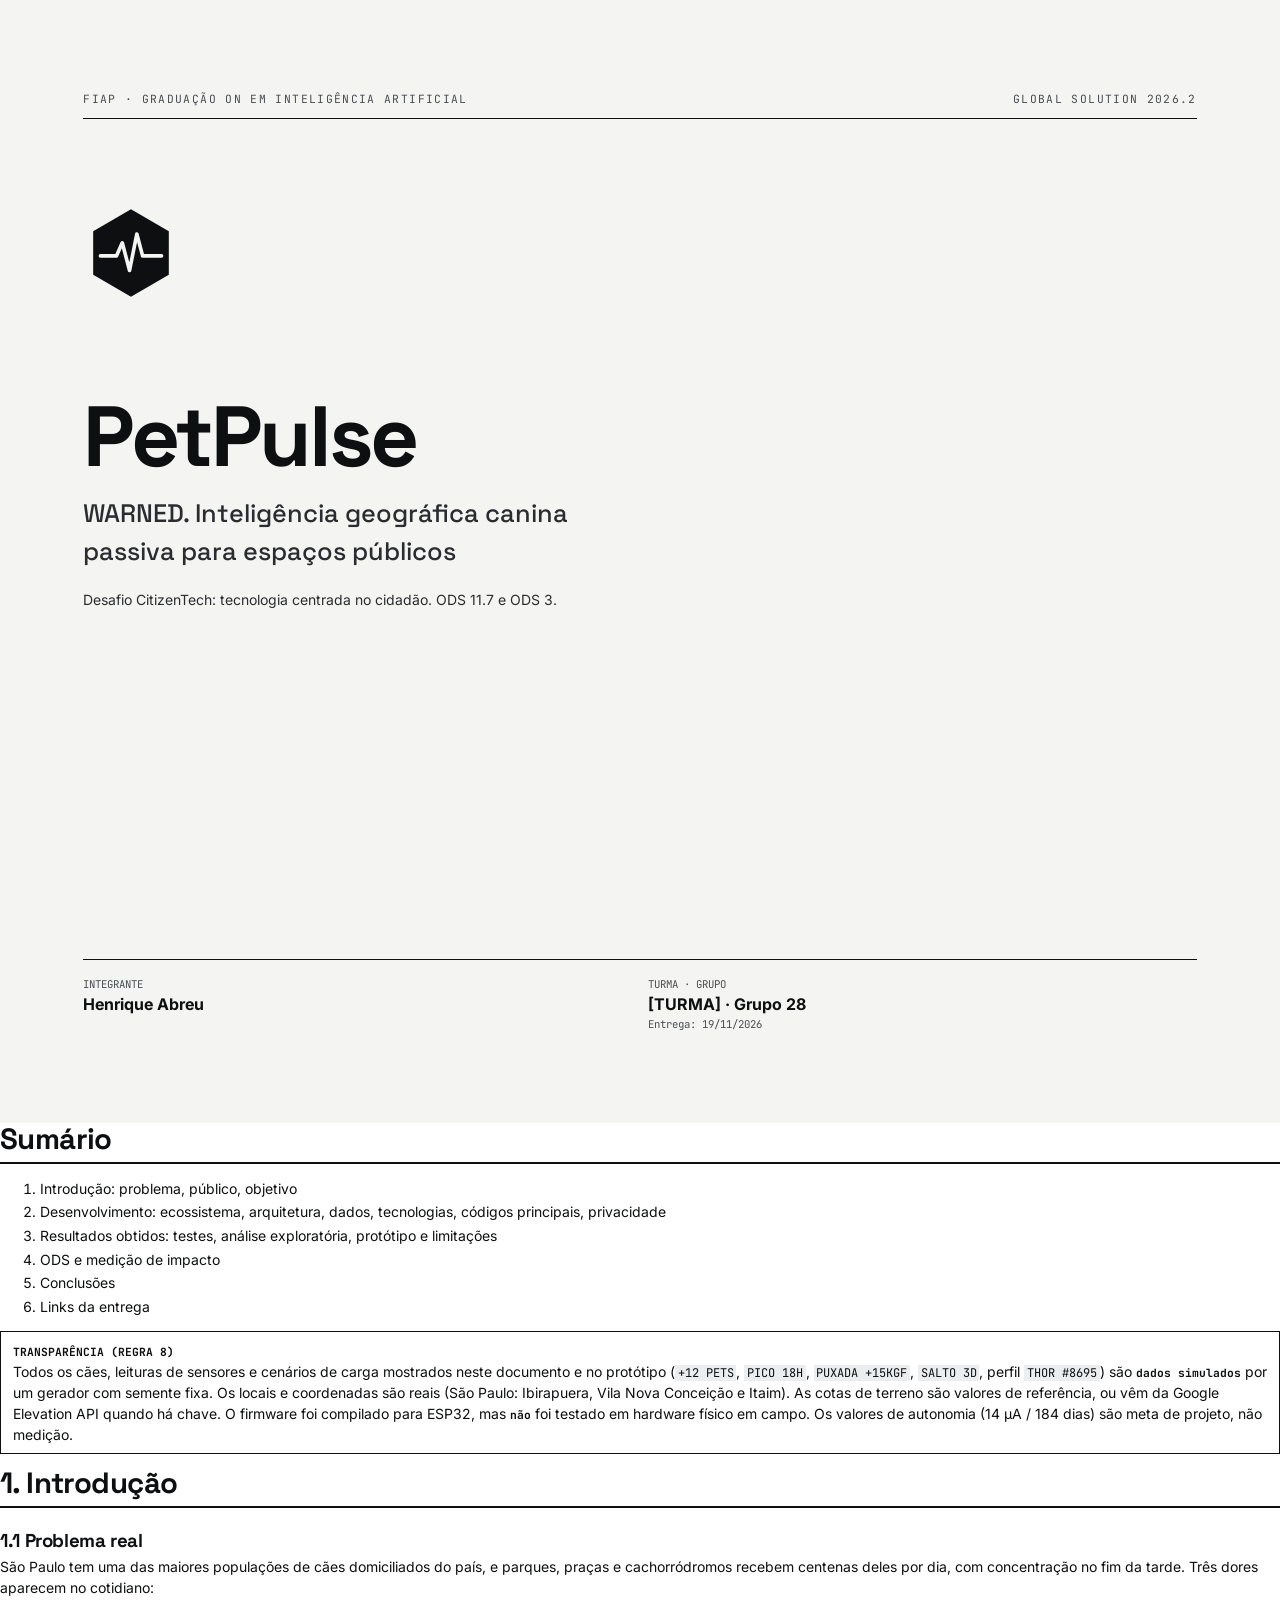
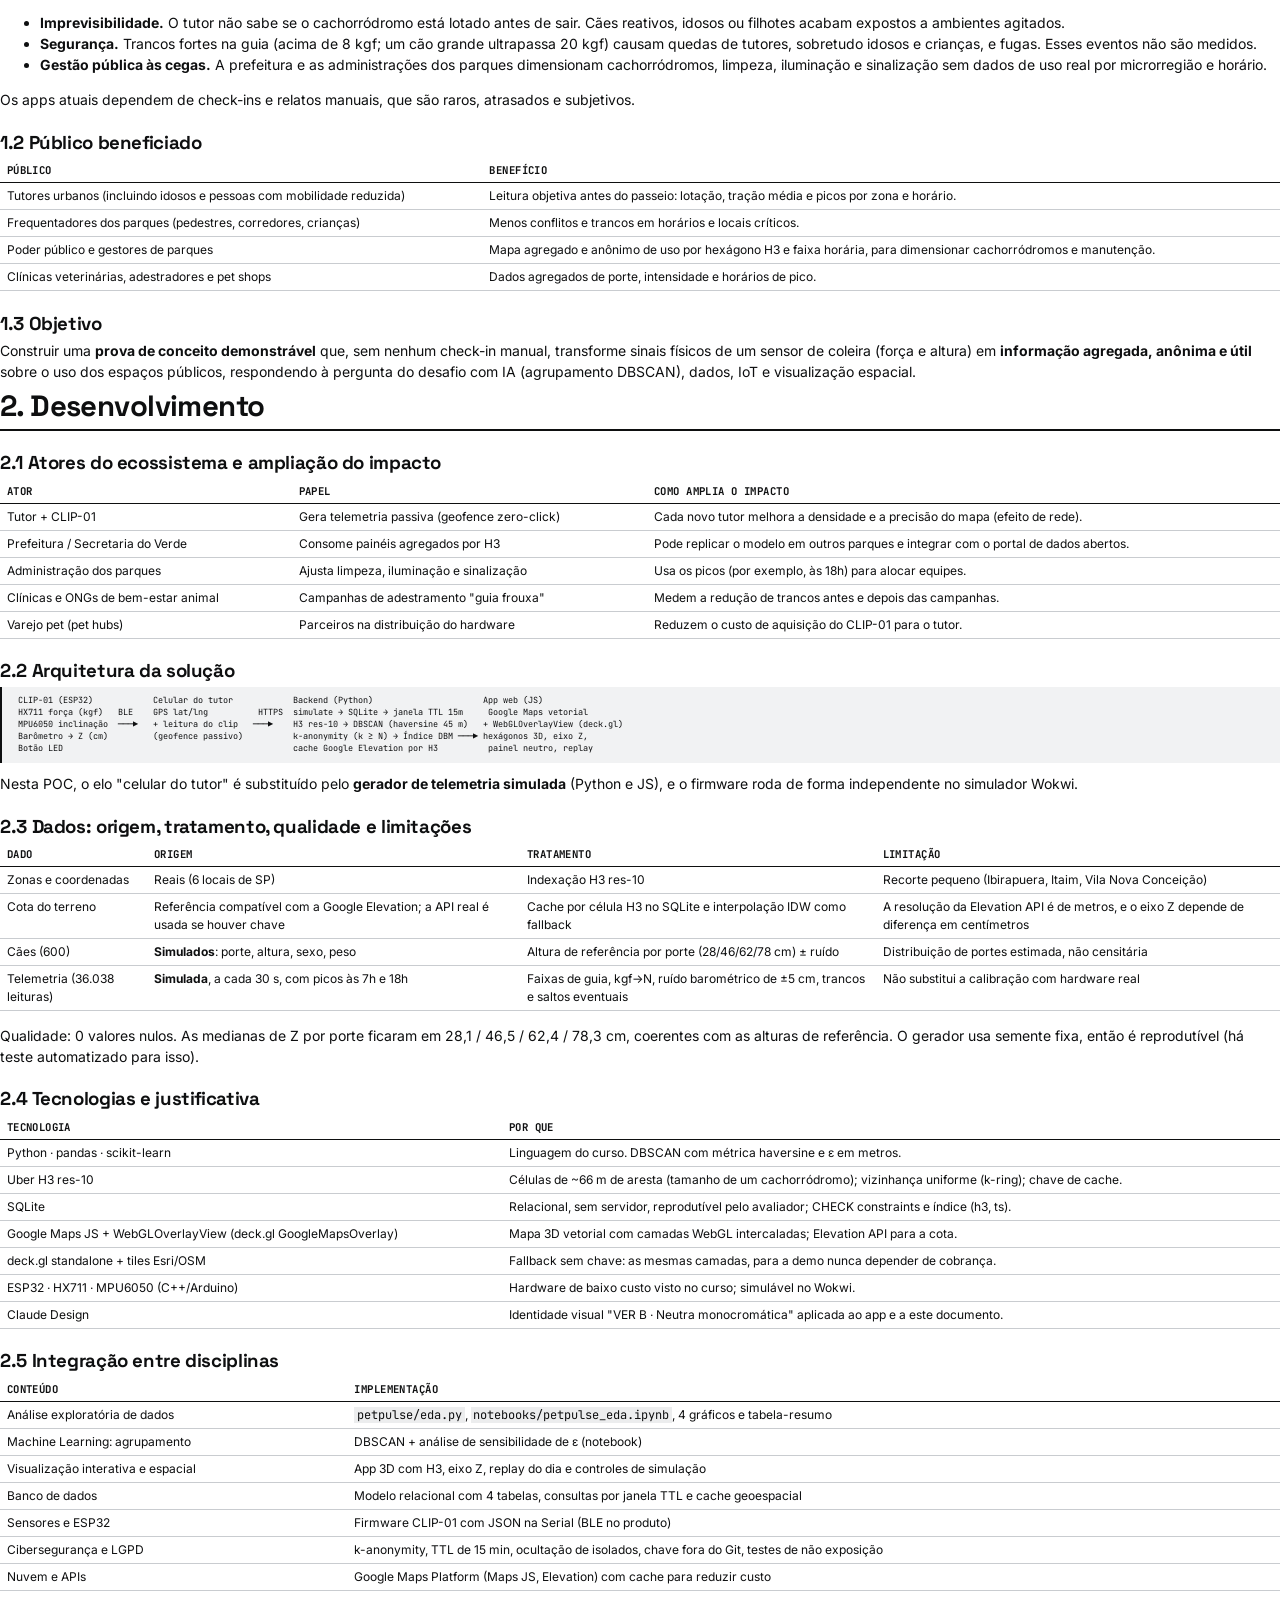
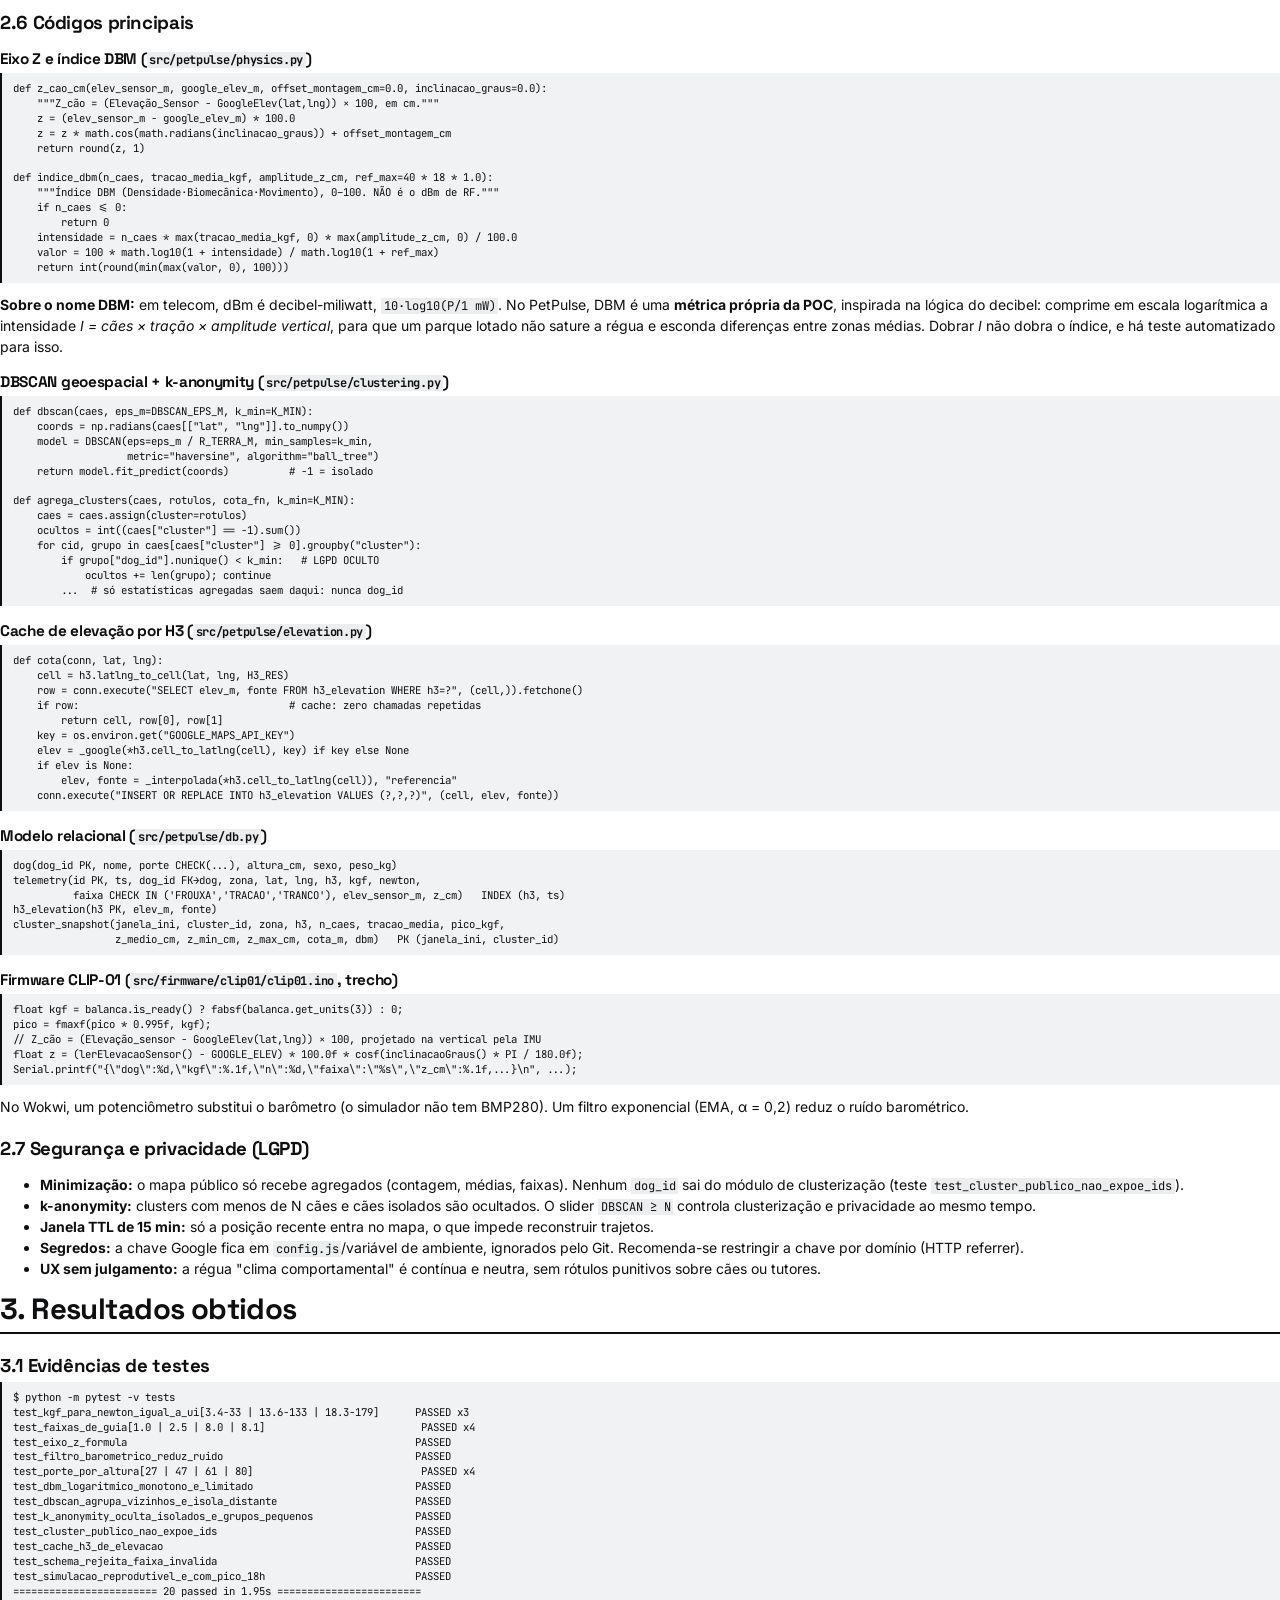
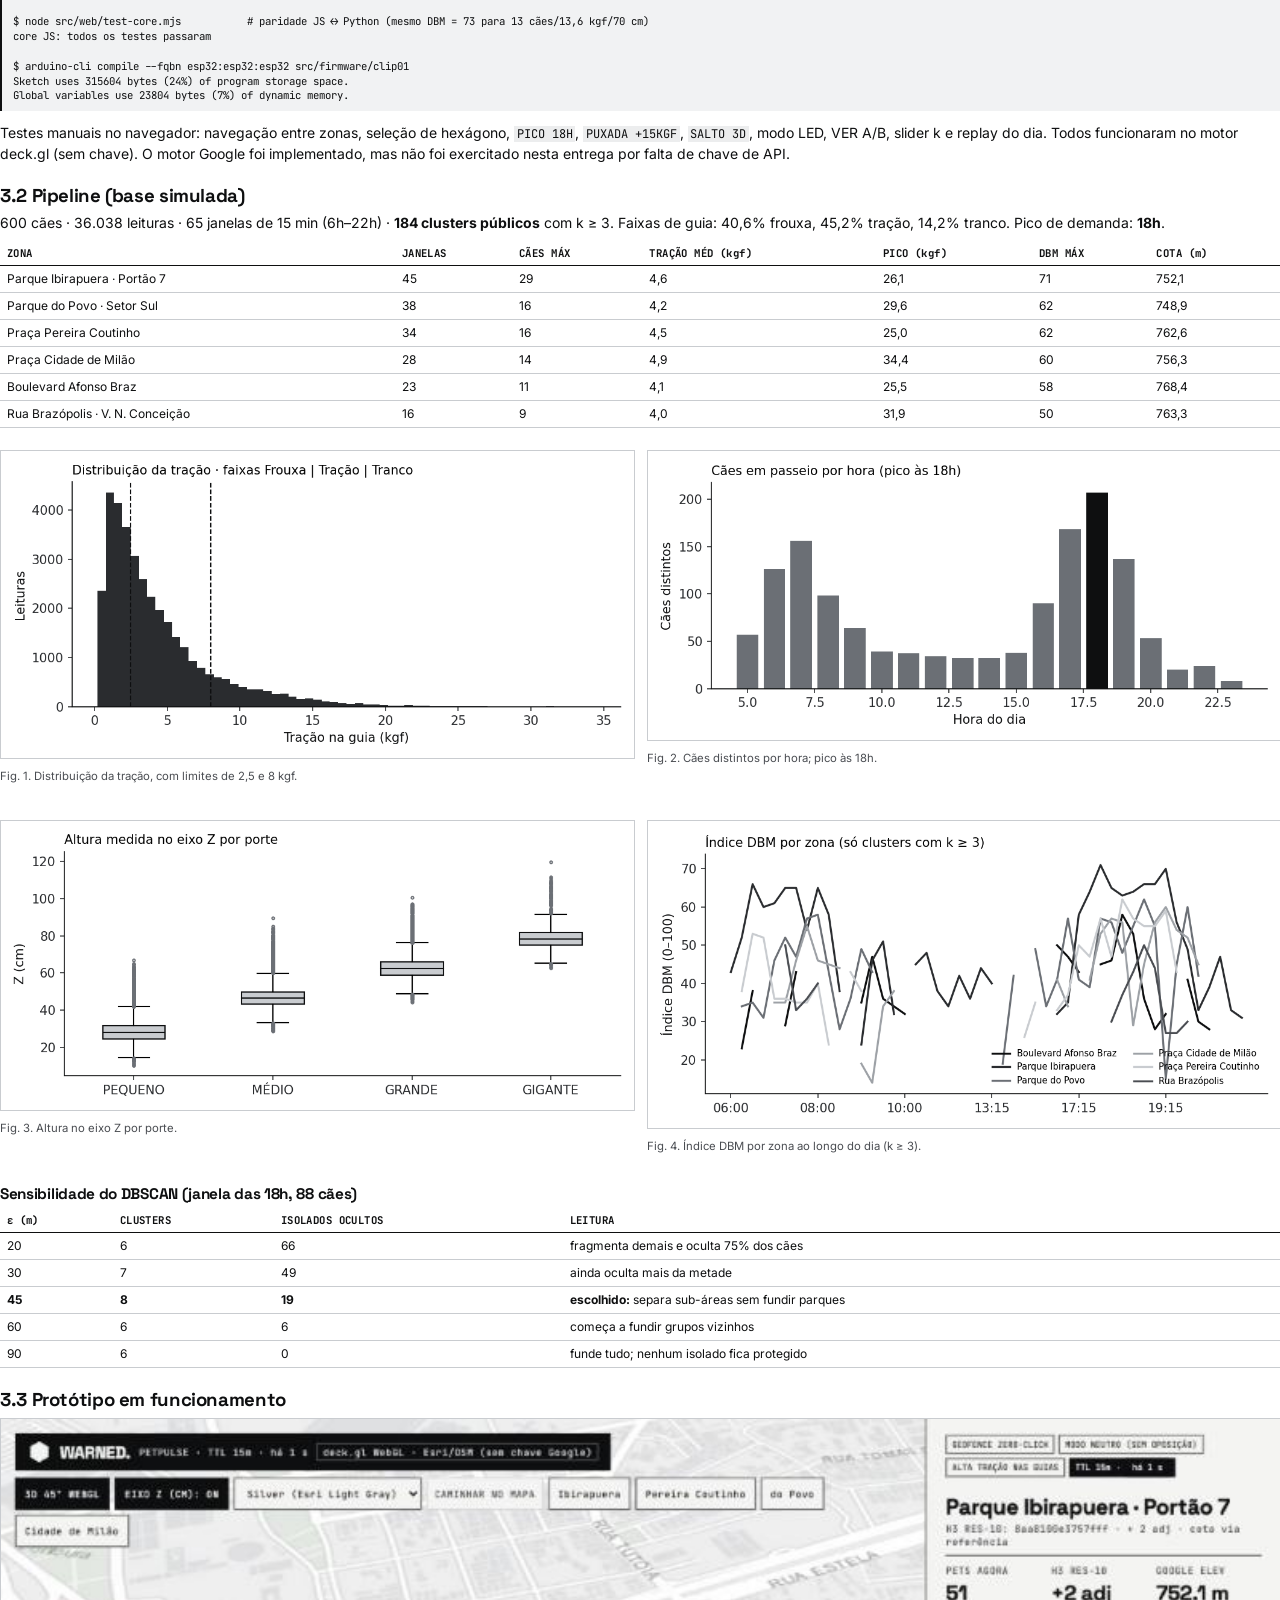
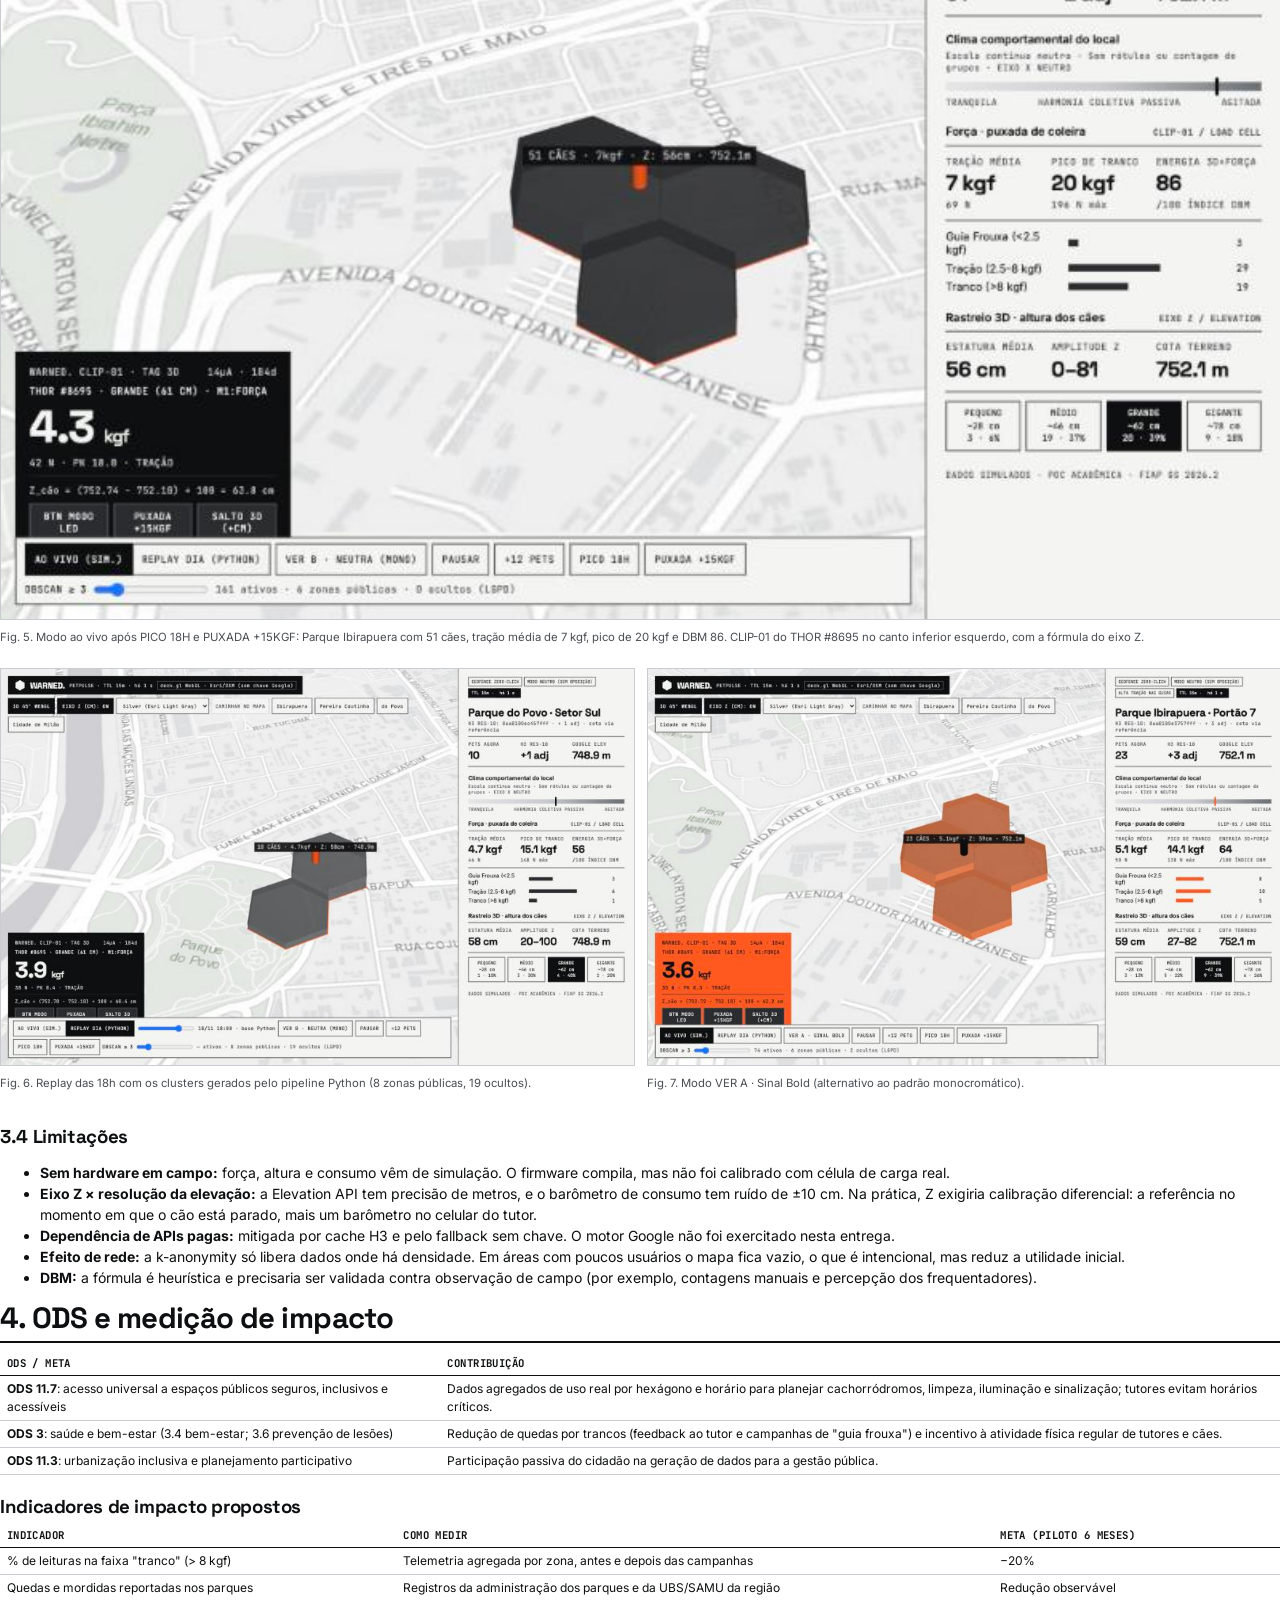
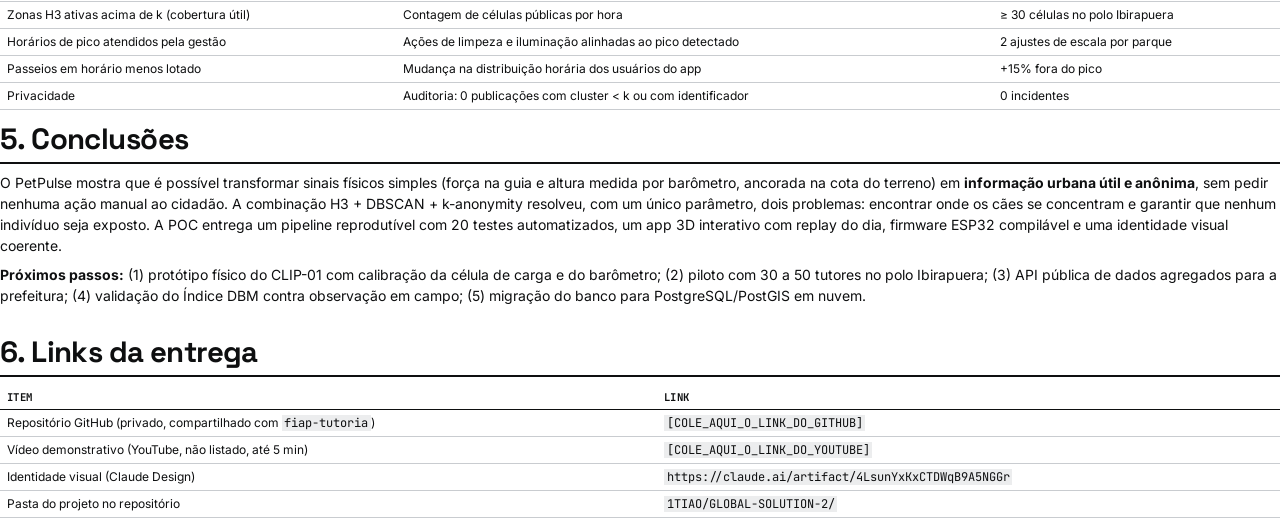
==== 1TIAO/GLOBAL-SOLUTION-2/docs/entrega.html @ 12278112 "Move GS para 1TIAO e preenche integrante (Henrique Abreu) Co-Authored-By: Claude Opus 5.5 <noreply@a" ====
<!doctype html>
<html lang="pt-BR">
<head>
<meta charset="utf-8">
<title>PetPulse WARNED — Global Solution 2026.2</title>
<link href="https://fonts.googleapis.com/css2?family=Space+Grotesk:wght@500;700&family=Inter:wght@400;600&family=JetBrains+Mono:wght@400;600&display=swap" rel="stylesheet">
<style>
@page{size:A4;margin:18mm 18mm 20mm}
@page:first{margin:0}
:root{--ink:#0E0F10;--graf:#2A2C2F;--aco:#6B6F75;--nev:#C9CCD0;--bg:#F4F4F2;--dim:#4A4D52}
body{font-family:Inter,sans-serif;color:var(--ink);font-size:10.5pt;line-height:1.5;margin:0}
h1,h2,h3{font-family:'Space Grotesk',sans-serif;letter-spacing:-.02em;line-height:1.15}
h1{font-size:22pt;margin:0 0 6pt;border-bottom:1.5pt solid var(--ink);padding-bottom:4pt;break-after:avoid}
h2{font-size:14pt;margin:16pt 0 4pt;break-after:avoid}
h3{font-size:11.5pt;margin:12pt 0 3pt;break-after:avoid}
p{margin:0 0 6pt}
.mono,code,pre{font-family:'JetBrains Mono',monospace}
code{font-size:9pt;background:#ECEDEE;padding:0 2pt}
pre{font-size:8pt;line-height:1.4;background:#F1F2F3;border-left:2pt solid var(--ink);padding:6pt 8pt;white-space:pre-wrap;break-inside:avoid;margin:4pt 0 8pt}
table{border-collapse:collapse;width:100%;font-size:9pt;margin:4pt 0 10pt;break-inside:avoid}
th,td{border-bottom:.6pt solid var(--nev);padding:3pt 5pt;text-align:left;vertical-align:top}
th{border-bottom:1pt solid var(--ink);font-family:'JetBrains Mono',monospace;font-size:8pt;letter-spacing:.04em}
figure{margin:6pt 0 10pt;break-inside:avoid}
figure img{width:100%;border:.6pt solid var(--nev)}
figcaption{font-size:8.5pt;color:var(--dim);margin-top:3pt}
.half{display:grid;grid-template-columns:1fr 1fr;gap:10pt}
.note{border:1pt solid var(--ink);padding:6pt 9pt;margin:6pt 0 10pt;break-inside:avoid}
.note b{font-family:'JetBrains Mono',monospace;font-size:8.5pt}
section{break-before:page}
.cover{height:297mm;box-sizing:border-box;background:var(--bg);padding:24mm 22mm;display:flex;flex-direction:column;gap:14pt}
.cover .top{display:flex;justify-content:space-between;font-family:'JetBrains Mono',monospace;font-size:8.5pt;letter-spacing:.12em;color:var(--dim);border-bottom:1pt solid var(--ink);padding-bottom:8pt}
.cover .t1{font-family:'Space Grotesk',sans-serif;font-weight:700;font-size:64pt;letter-spacing:-.04em;line-height:.9;margin-top:60pt}
.cover .t2{font-family:'Space Grotesk',sans-serif;font-weight:500;font-size:19pt;color:var(--graf);max-width:150mm}
.cover .who{margin-top:auto;display:grid;grid-template-columns:1fr 1fr;gap:12pt;border-top:1pt solid var(--ink);padding-top:12pt}
.cover .who span{display:block;font-family:'JetBrains Mono',monospace;font-size:8pt;color:var(--dim)}
.cover .who b{font-size:12pt}
.toc li{margin:2pt 0}
</style>
</head>
<body>

<div class="cover">
  <div class="top"><span>FIAP · GRADUAÇÃO ON EM INTELIGÊNCIA ARTIFICIAL</span><span>GLOBAL SOLUTION 2026.2</span></div>
  <svg width="96" height="96" viewBox="0 0 132 132" style="margin-top:50pt"><polygon points="66,6 118,36 118,96 66,126 14,96 14,36" fill="#0E0F10"/><polyline points="24,70 46,70 54,52 64,90 74,40 82,70 108,70" fill="none" stroke="#F4F4F2" stroke-width="5" stroke-linejoin="round" stroke-linecap="round"/></svg>
  <div class="t1">PetPulse</div>
  <div class="t2">WARNED. Inteligência geográfica canina passiva para espaços públicos</div>
  <p style="max-width:140mm;color:#2A2C2F">Desafio CitizenTech: tecnologia centrada no cidadão. ODS 11.7 e ODS 3.</p>
  <div class="who">
    <div><span>INTEGRANTE</span><b>Henrique Abreu</b></div>
    <div><span>TURMA · GRUPO</span><b>[TURMA] · Grupo 28</b><br><span>Entrega: 19/11/2026</span></div>
  </div>
</div>

<section style="break-before:auto">
<h1>Sumário</h1>
<ol class="toc">
  <li>Introdução: problema, público, objetivo</li>
  <li>Desenvolvimento: ecossistema, arquitetura, dados, tecnologias, códigos principais, privacidade</li>
  <li>Resultados obtidos: testes, análise exploratória, protótipo e limitações</li>
  <li>ODS e medição de impacto</li>
  <li>Conclusões</li>
  <li>Links da entrega</li>
</ol>
<div class="note"><b>TRANSPARÊNCIA (REGRA 8)</b><br>
Todos os cães, leituras de sensores e cenários de carga mostrados neste documento e no protótipo (<code>+12 PETS</code>, <code>PICO 18H</code>, <code>PUXADA +15KGF</code>, <code>SALTO 3D</code>, perfil <code>THOR #8695</code>) são <b>dados simulados</b> por um gerador com semente fixa. Os locais e coordenadas são reais (São Paulo: Ibirapuera, Vila Nova Conceição e Itaim). As cotas de terreno são valores de referência, ou vêm da Google Elevation API quando há chave. O firmware foi compilado para ESP32, mas <b>não</b> foi testado em hardware físico em campo. Os valores de autonomia (14 µA / 184 dias) são meta de projeto, não medição.</div>
</section>

<section style="break-before:auto">
<h1>1. Introdução</h1>
<h2>1.1 Problema real</h2>
<p>São Paulo tem uma das maiores populações de cães domiciliados do país, e parques, praças e cachorródromos recebem centenas deles por dia, com concentração no fim da tarde. Três dores aparecem no cotidiano:</p>
<ul>
<li><b>Imprevisibilidade.</b> O tutor não sabe se o cachorródromo está lotado antes de sair. Cães reativos, idosos ou filhotes acabam expostos a ambientes agitados.</li>
<li><b>Segurança.</b> Trancos fortes na guia (acima de 8 kgf; um cão grande ultrapassa 20 kgf) causam quedas de tutores, sobretudo idosos e crianças, e fugas. Esses eventos não são medidos.</li>
<li><b>Gestão pública às cegas.</b> A prefeitura e as administrações dos parques dimensionam cachorródromos, limpeza, iluminação e sinalização sem dados de uso real por microrregião e horário.</li>
</ul>
<p>Os apps atuais dependem de check-ins e relatos manuais, que são raros, atrasados e subjetivos.</p>

<h2>1.2 Público beneficiado</h2>
<table>
<tr><th>PÚBLICO</th><th>BENEFÍCIO</th></tr>
<tr><td>Tutores urbanos (incluindo idosos e pessoas com mobilidade reduzida)</td><td>Leitura objetiva antes do passeio: lotação, tração média e picos por zona e horário.</td></tr>
<tr><td>Frequentadores dos parques (pedestres, corredores, crianças)</td><td>Menos conflitos e trancos em horários e locais críticos.</td></tr>
<tr><td>Poder público e gestores de parques</td><td>Mapa agregado e anônimo de uso por hexágono H3 e faixa horária, para dimensionar cachorródromos e manutenção.</td></tr>
<tr><td>Clínicas veterinárias, adestradores e pet shops</td><td>Dados agregados de porte, intensidade e horários de pico.</td></tr>
</table>

<h2>1.3 Objetivo</h2>
<p>Construir uma <b>prova de conceito demonstrável</b> que, sem nenhum check-in manual, transforme sinais físicos de um sensor de coleira (força e altura) em <b>informação agregada, anônima e útil</b> sobre o uso dos espaços públicos, respondendo à pergunta do desafio com IA (agrupamento DBSCAN), dados, IoT e visualização espacial.</p>
</section>

<section>
<h1>2. Desenvolvimento</h1>
<h2>2.1 Atores do ecossistema e ampliação do impacto</h2>
<table>
<tr><th>ATOR</th><th>PAPEL</th><th>COMO AMPLIA O IMPACTO</th></tr>
<tr><td>Tutor + CLIP-01</td><td>Gera telemetria passiva (geofence zero-click)</td><td>Cada novo tutor melhora a densidade e a precisão do mapa (efeito de rede).</td></tr>
<tr><td>Prefeitura / Secretaria do Verde</td><td>Consome painéis agregados por H3</td><td>Pode replicar o modelo em outros parques e integrar com o portal de dados abertos.</td></tr>
<tr><td>Administração dos parques</td><td>Ajusta limpeza, iluminação e sinalização</td><td>Usa os picos (por exemplo, às 18h) para alocar equipes.</td></tr>
<tr><td>Clínicas e ONGs de bem-estar animal</td><td>Campanhas de adestramento "guia frouxa"</td><td>Medem a redução de trancos antes e depois das campanhas.</td></tr>
<tr><td>Varejo pet (pet hubs)</td><td>Parceiros na distribuição do hardware</td><td>Reduzem o custo de aquisição do CLIP-01 para o tutor.</td></tr>
</table>

<h2>2.2 Arquitetura da solução</h2>
<pre style="white-space:pre;font-size:6.4pt">
 CLIP-01 (ESP32)            Celular do tutor            Backend (Python)                      App web (JS)
 HX711 força (kgf)   BLE    GPS lat/lng          HTTPS  simulate → SQLite → janela TTL 15m     Google Maps vetorial
 MPU6050 inclinação  ───▶   + leitura do clip   ───▶    H3 res-10 → DBSCAN (haversine 45 m)   + WebGLOverlayView (deck.gl)
 Barômetro → Z (cm)         (geofence passivo)          k-anonymity (k ≥ N) → Índice DBM ───▶ hexágonos 3D, eixo Z,
 Botão LED                                              cache Google Elevation por H3          painel neutro, replay
</pre>
<p>Nesta POC, o elo "celular do tutor" é substituído pelo <b>gerador de telemetria simulada</b> (Python e JS), e o firmware roda de forma independente no simulador Wokwi.</p>

<h2>2.3 Dados: origem, tratamento, qualidade e limitações</h2>
<table>
<tr><th>DADO</th><th>ORIGEM</th><th>TRATAMENTO</th><th>LIMITAÇÃO</th></tr>
<tr><td>Zonas e coordenadas</td><td>Reais (6 locais de SP)</td><td>Indexação H3 res-10</td><td>Recorte pequeno (Ibirapuera, Itaim, Vila Nova Conceição)</td></tr>
<tr><td>Cota do terreno</td><td>Referência compatível com a Google Elevation; a API real é usada se houver chave</td><td>Cache por célula H3 no SQLite e interpolação IDW como fallback</td><td>A resolução da Elevation API é de metros, e o eixo Z depende de diferença em centímetros</td></tr>
<tr><td>Cães (600)</td><td><b>Simulados</b>: porte, altura, sexo, peso</td><td>Altura de referência por porte (28/46/62/78 cm) ± ruído</td><td>Distribuição de portes estimada, não censitária</td></tr>
<tr><td>Telemetria (36.038 leituras)</td><td><b>Simulada</b>, a cada 30 s, com picos às 7h e 18h</td><td>Faixas de guia, kgf→N, ruído barométrico de ±5 cm, trancos e saltos eventuais</td><td>Não substitui a calibração com hardware real</td></tr>
</table>
<p>Qualidade: 0 valores nulos. As medianas de Z por porte ficaram em 28,1 / 46,5 / 62,4 / 78,3 cm, coerentes com as alturas de referência. O gerador usa semente fixa, então é reprodutível (há teste automatizado para isso).</p>

<h2>2.4 Tecnologias e justificativa</h2>
<table>
<tr><th>TECNOLOGIA</th><th>POR QUE</th></tr>
<tr><td>Python · pandas · scikit-learn</td><td>Linguagem do curso. DBSCAN com métrica haversine e ε em metros.</td></tr>
<tr><td>Uber H3 res-10</td><td>Células de ~66 m de aresta (tamanho de um cachorródromo); vizinhança uniforme (k-ring); chave de cache.</td></tr>
<tr><td>SQLite</td><td>Relacional, sem servidor, reprodutível pelo avaliador; CHECK constraints e índice (h3, ts).</td></tr>
<tr><td>Google Maps JS + WebGLOverlayView (deck.gl GoogleMapsOverlay)</td><td>Mapa 3D vetorial com camadas WebGL intercaladas; Elevation API para a cota.</td></tr>
<tr><td>deck.gl standalone + tiles Esri/OSM</td><td>Fallback sem chave: as mesmas camadas, para a demo nunca depender de cobrança.</td></tr>
<tr><td>ESP32 · HX711 · MPU6050 (C++/Arduino)</td><td>Hardware de baixo custo visto no curso; simulável no Wokwi.</td></tr>
<tr><td>Claude Design</td><td>Identidade visual "VER B · Neutra monocromática" aplicada ao app e a este documento.</td></tr>
</table>

<h2>2.5 Integração entre disciplinas</h2>
<table>
<tr><th>CONTEÚDO</th><th>IMPLEMENTAÇÃO</th></tr>
<tr><td>Análise exploratória de dados</td><td><code>petpulse/eda.py</code>, <code>notebooks/petpulse_eda.ipynb</code>, 4 gráficos e tabela-resumo</td></tr>
<tr><td>Machine Learning: agrupamento</td><td>DBSCAN + análise de sensibilidade de ε (notebook)</td></tr>
<tr><td>Visualização interativa e espacial</td><td>App 3D com H3, eixo Z, replay do dia e controles de simulação</td></tr>
<tr><td>Banco de dados</td><td>Modelo relacional com 4 tabelas, consultas por janela TTL e cache geoespacial</td></tr>
<tr><td>Sensores e ESP32</td><td>Firmware CLIP-01 com JSON na Serial (BLE no produto)</td></tr>
<tr><td>Cibersegurança e LGPD</td><td>k-anonymity, TTL de 15 min, ocultação de isolados, chave fora do Git, testes de não exposição</td></tr>
<tr><td>Nuvem e APIs</td><td>Google Maps Platform (Maps JS, Elevation) com cache para reduzir custo</td></tr>
</table>
</section>

<section>
<h2>2.6 Códigos principais</h2>
<h3>Eixo Z e índice DBM (<code>src/petpulse/physics.py</code>)</h3>
<pre>def z_cao_cm(elev_sensor_m, google_elev_m, offset_montagem_cm=0.0, inclinacao_graus=0.0):
    """Z_cão = (Elevação_Sensor − GoogleElev(lat,lng)) × 100, em cm."""
    z = (elev_sensor_m - google_elev_m) * 100.0
    z = z * math.cos(math.radians(inclinacao_graus)) + offset_montagem_cm
    return round(z, 1)

def indice_dbm(n_caes, tracao_media_kgf, amplitude_z_cm, ref_max=40 * 18 * 1.0):
    """Índice DBM (Densidade·Biomecânica·Movimento), 0–100. NÃO é o dBm de RF."""
    if n_caes &lt;= 0:
        return 0
    intensidade = n_caes * max(tracao_media_kgf, 0) * max(amplitude_z_cm, 0) / 100.0
    valor = 100 * math.log10(1 + intensidade) / math.log10(1 + ref_max)
    return int(round(min(max(valor, 0), 100)))</pre>
<p><b>Sobre o nome DBM:</b> em telecom, dBm é decibel-miliwatt, <code>10·log10(P/1 mW)</code>. No PetPulse, DBM é uma <b>métrica própria da POC</b>, inspirada na lógica do decibel: comprime em escala logarítmica a intensidade <i>I = cães × tração × amplitude vertical</i>, para que um parque lotado não sature a régua e esconda diferenças entre zonas médias. Dobrar <i>I</i> não dobra o índice, e há teste automatizado para isso.</p>

<h3>DBSCAN geoespacial + k-anonymity (<code>src/petpulse/clustering.py</code>)</h3>
<pre>def dbscan(caes, eps_m=DBSCAN_EPS_M, k_min=K_MIN):
    coords = np.radians(caes[["lat", "lng"]].to_numpy())
    model = DBSCAN(eps=eps_m / R_TERRA_M, min_samples=k_min,
                   metric="haversine", algorithm="ball_tree")
    return model.fit_predict(coords)          # -1 = isolado

def agrega_clusters(caes, rotulos, cota_fn, k_min=K_MIN):
    caes = caes.assign(cluster=rotulos)
    ocultos = int((caes["cluster"] == -1).sum())
    for cid, grupo in caes[caes["cluster"] &gt;= 0].groupby("cluster"):
        if grupo["dog_id"].nunique() &lt; k_min:   # LGPD OCULTO
            ocultos += len(grupo); continue
        ...  # só estatísticas agregadas saem daqui: nunca dog_id</pre>

<h3>Cache de elevação por H3 (<code>src/petpulse/elevation.py</code>)</h3>
<pre>def cota(conn, lat, lng):
    cell = h3.latlng_to_cell(lat, lng, H3_RES)
    row = conn.execute("SELECT elev_m, fonte FROM h3_elevation WHERE h3=?", (cell,)).fetchone()
    if row:                                   # cache: zero chamadas repetidas
        return cell, row[0], row[1]
    key = os.environ.get("GOOGLE_MAPS_API_KEY")
    elev = _google(*h3.cell_to_latlng(cell), key) if key else None
    if elev is None:
        elev, fonte = _interpolada(*h3.cell_to_latlng(cell)), "referencia"
    conn.execute("INSERT OR REPLACE INTO h3_elevation VALUES (?,?,?)", (cell, elev, fonte))</pre>

<h3>Modelo relacional (<code>src/petpulse/db.py</code>)</h3>
<pre>dog(dog_id PK, nome, porte CHECK(...), altura_cm, sexo, peso_kg)
telemetry(id PK, ts, dog_id FK→dog, zona, lat, lng, h3, kgf, newton,
          faixa CHECK IN ('FROUXA','TRACAO','TRANCO'), elev_sensor_m, z_cm)   INDEX (h3, ts)
h3_elevation(h3 PK, elev_m, fonte)
cluster_snapshot(janela_ini, cluster_id, zona, h3, n_caes, tracao_media, pico_kgf,
                 z_medio_cm, z_min_cm, z_max_cm, cota_m, dbm)   PK (janela_ini, cluster_id)</pre>

<h3>Firmware CLIP-01 (<code>src/firmware/clip01/clip01.ino</code>, trecho)</h3>
<pre>float kgf = balanca.is_ready() ? fabsf(balanca.get_units(3)) : 0;
pico = fmaxf(pico * 0.995f, kgf);
// Z_cão = (Elevação_sensor − GoogleElev(lat,lng)) × 100, projetado na vertical pela IMU
float z = (lerElevacaoSensor() - GOOGLE_ELEV) * 100.0f * cosf(inclinacaoGraus() * PI / 180.0f);
Serial.printf("{\"dog\":%d,\"kgf\":%.1f,\"n\":%d,\"faixa\":\"%s\",\"z_cm\":%.1f,...}\n", ...);</pre>
<p>No Wokwi, um potenciômetro substitui o barômetro (o simulador não tem BMP280). Um filtro exponencial (EMA, α = 0,2) reduz o ruído barométrico.</p>

<h2>2.7 Segurança e privacidade (LGPD)</h2>
<ul>
<li><b>Minimização:</b> o mapa público só recebe agregados (contagem, médias, faixas). Nenhum <code>dog_id</code> sai do módulo de clusterização (teste <code>test_cluster_publico_nao_expoe_ids</code>).</li>
<li><b>k-anonymity:</b> clusters com menos de N cães e cães isolados são ocultados. O slider <code>DBSCAN ≥ N</code> controla clusterização e privacidade ao mesmo tempo.</li>
<li><b>Janela TTL de 15 min:</b> só a posição recente entra no mapa, o que impede reconstruir trajetos.</li>
<li><b>Segredos:</b> a chave Google fica em <code>config.js</code>/variável de ambiente, ignorados pelo Git. Recomenda-se restringir a chave por domínio (HTTP referrer).</li>
<li><b>UX sem julgamento:</b> a régua "clima comportamental" é contínua e neutra, sem rótulos punitivos sobre cães ou tutores.</li>
</ul>
</section>

<section>
<h1>3. Resultados obtidos</h1>
<h2>3.1 Evidências de testes</h2>
<pre>$ python -m pytest -v tests
test_kgf_para_newton_igual_a_ui[3.4-33 | 13.6-133 | 18.3-179]      PASSED x3
test_faixas_de_guia[1.0 | 2.5 | 8.0 | 8.1]                          PASSED x4
test_eixo_z_formula                                                PASSED
test_filtro_barometrico_reduz_ruido                                PASSED
test_porte_por_altura[27 | 47 | 61 | 80]                            PASSED x4
test_dbm_logaritmico_monotono_e_limitado                           PASSED
test_dbscan_agrupa_vizinhos_e_isola_distante                       PASSED
test_k_anonymity_oculta_isolados_e_grupos_pequenos                 PASSED
test_cluster_publico_nao_expoe_ids                                 PASSED
test_cache_h3_de_elevacao                                          PASSED
test_schema_rejeita_faixa_invalida                                 PASSED
test_simulacao_reprodutivel_e_com_pico_18h                         PASSED
======================== 20 passed in 1.95s ========================

$ node src/web/test-core.mjs           # paridade JS ↔ Python (mesmo DBM = 73 para 13 cães/13,6 kgf/70 cm)
core JS: todos os testes passaram

$ arduino-cli compile --fqbn esp32:esp32:esp32 src/firmware/clip01
Sketch uses 315604 bytes (24%) of program storage space.
Global variables use 23804 bytes (7%) of dynamic memory.</pre>
<p>Testes manuais no navegador: navegação entre zonas, seleção de hexágono, <code>PICO 18H</code>, <code>PUXADA +15KGF</code>, <code>SALTO 3D</code>, modo LED, VER A/B, slider k e replay do dia. Todos funcionaram no motor deck.gl (sem chave). O motor Google foi implementado, mas não foi exercitado nesta entrega por falta de chave de API.</p>

<h2>3.2 Pipeline (base simulada)</h2>
<p>600 cães · 36.038 leituras · 65 janelas de 15 min (6h–22h) · <b>184 clusters públicos</b> com k ≥ 3. Faixas de guia: 40,6% frouxa, 45,2% tração, 14,2% tranco. Pico de demanda: <b>18h</b>.</p>
<table>
<tr><th>ZONA</th><th>JANELAS</th><th>CÃES MÁX</th><th>TRAÇÃO MÉD (kgf)</th><th>PICO (kgf)</th><th>DBM MÁX</th><th>COTA (m)</th></tr>
<tr><td>Parque Ibirapuera · Portão 7</td><td>45</td><td>29</td><td>4,6</td><td>26,1</td><td>71</td><td>752,1</td></tr>
<tr><td>Parque do Povo · Setor Sul</td><td>38</td><td>16</td><td>4,2</td><td>29,6</td><td>62</td><td>748,9</td></tr>
<tr><td>Praça Pereira Coutinho</td><td>34</td><td>16</td><td>4,5</td><td>25,0</td><td>62</td><td>762,6</td></tr>
<tr><td>Praça Cidade de Milão</td><td>28</td><td>14</td><td>4,9</td><td>34,4</td><td>60</td><td>756,3</td></tr>
<tr><td>Boulevard Afonso Braz</td><td>23</td><td>11</td><td>4,1</td><td>25,5</td><td>58</td><td>768,4</td></tr>
<tr><td>Rua Brazópolis · V. N. Conceição</td><td>16</td><td>9</td><td>4,0</td><td>31,9</td><td>50</td><td>763,3</td></tr>
</table>

<div class="half">
<figure><img src="img/eda_tracao.png"><figcaption>Fig. 1. Distribuição da tração, com limites de 2,5 e 8 kgf.</figcaption></figure>
<figure><img src="img/eda_hora.png"><figcaption>Fig. 2. Cães distintos por hora; pico às 18h.</figcaption></figure>
<figure><img src="img/eda_eixo_z.png"><figcaption>Fig. 3. Altura no eixo Z por porte.</figcaption></figure>
<figure><img src="img/eda_dbm.png"><figcaption>Fig. 4. Índice DBM por zona ao longo do dia (k ≥ 3).</figcaption></figure>
</div>

<h3>Sensibilidade do DBSCAN (janela das 18h, 88 cães)</h3>
<table>
<tr><th>ε (m)</th><th>CLUSTERS</th><th>ISOLADOS OCULTOS</th><th>LEITURA</th></tr>
<tr><td>20</td><td>6</td><td>66</td><td>fragmenta demais e oculta 75% dos cães</td></tr>
<tr><td>30</td><td>7</td><td>49</td><td>ainda oculta mais da metade</td></tr>
<tr><td><b>45</b></td><td><b>8</b></td><td><b>19</b></td><td><b>escolhido:</b> separa sub-áreas sem fundir parques</td></tr>
<tr><td>60</td><td>6</td><td>6</td><td>começa a fundir grupos vizinhos</td></tr>
<tr><td>90</td><td>6</td><td>0</td><td>funde tudo; nenhum isolado fica protegido</td></tr>
</table>
</section>

<section>
<h2>3.3 Protótipo em funcionamento</h2>
<figure><img src="img/app_ibirapuera_pico.jpg"><figcaption>Fig. 5. Modo ao vivo após PICO 18H e PUXADA +15KGF: Parque Ibirapuera com 51 cães, tração média de 7 kgf, pico de 20 kgf e DBM 86. CLIP-01 do THOR #8695 no canto inferior esquerdo, com a fórmula do eixo Z.</figcaption></figure>
<div class="half">
<figure><img src="img/app_replay_python.jpg"><figcaption>Fig. 6. Replay das 18h com os clusters gerados pelo pipeline Python (8 zonas públicas, 19 ocultos).</figcaption></figure>
<figure><img src="img/app_ver_a.jpg"><figcaption>Fig. 7. Modo VER A · Sinal Bold (alternativo ao padrão monocromático).</figcaption></figure>
</div>

<h2>3.4 Limitações</h2>
<ul>
<li><b>Sem hardware em campo:</b> força, altura e consumo vêm de simulação. O firmware compila, mas não foi calibrado com célula de carga real.</li>
<li><b>Eixo Z × resolução da elevação:</b> a Elevation API tem precisão de metros, e o barômetro de consumo tem ruído de ±10 cm. Na prática, Z exigiria calibração diferencial: a referência no momento em que o cão está parado, mais um barômetro no celular do tutor.</li>
<li><b>Dependência de APIs pagas:</b> mitigada por cache H3 e pelo fallback sem chave. O motor Google não foi exercitado nesta entrega.</li>
<li><b>Efeito de rede:</b> a k-anonymity só libera dados onde há densidade. Em áreas com poucos usuários o mapa fica vazio, o que é intencional, mas reduz a utilidade inicial.</li>
<li><b>DBM:</b> a fórmula é heurística e precisaria ser validada contra observação de campo (por exemplo, contagens manuais e percepção dos frequentadores).</li>
</ul>
</section>

<section>
<h1>4. ODS e medição de impacto</h1>
<table>
<tr><th>ODS / META</th><th>CONTRIBUIÇÃO</th></tr>
<tr><td><b>ODS 11.7</b>: acesso universal a espaços públicos seguros, inclusivos e acessíveis</td><td>Dados agregados de uso real por hexágono e horário para planejar cachorródromos, limpeza, iluminação e sinalização; tutores evitam horários críticos.</td></tr>
<tr><td><b>ODS 3</b>: saúde e bem-estar (3.4 bem-estar; 3.6 prevenção de lesões)</td><td>Redução de quedas por trancos (feedback ao tutor e campanhas de "guia frouxa") e incentivo à atividade física regular de tutores e cães.</td></tr>
<tr><td><b>ODS 11.3</b>: urbanização inclusiva e planejamento participativo</td><td>Participação passiva do cidadão na geração de dados para a gestão pública.</td></tr>
</table>
<h2>Indicadores de impacto propostos</h2>
<table>
<tr><th>INDICADOR</th><th>COMO MEDIR</th><th>META (PILOTO 6 MESES)</th></tr>
<tr><td>% de leituras na faixa "tranco" (&gt; 8 kgf)</td><td>Telemetria agregada por zona, antes e depois das campanhas</td><td>−20%</td></tr>
<tr><td>Quedas e mordidas reportadas nos parques</td><td>Registros da administração dos parques e da UBS/SAMU da região</td><td>Redução observável</td></tr>
<tr><td>Zonas H3 ativas acima de k (cobertura útil)</td><td>Contagem de células públicas por hora</td><td>≥ 30 células no polo Ibirapuera</td></tr>
<tr><td>Horários de pico atendidos pela gestão</td><td>Ações de limpeza e iluminação alinhadas ao pico detectado</td><td>2 ajustes de escala por parque</td></tr>
<tr><td>Passeios em horário menos lotado</td><td>Mudança na distribuição horária dos usuários do app</td><td>+15% fora do pico</td></tr>
<tr><td>Privacidade</td><td>Auditoria: 0 publicações com cluster &lt; k ou com identificador</td><td>0 incidentes</td></tr>
</table>
</section>

<section style="break-before:auto">
<h1>5. Conclusões</h1>
<p>O PetPulse mostra que é possível transformar sinais físicos simples (força na guia e altura medida por barômetro, ancorada na cota do terreno) em <b>informação urbana útil e anônima</b>, sem pedir nenhuma ação manual ao cidadão. A combinação H3 + DBSCAN + k-anonymity resolveu, com um único parâmetro, dois problemas: encontrar onde os cães se concentram e garantir que nenhum indivíduo seja exposto. A POC entrega um pipeline reprodutível com 20 testes automatizados, um app 3D interativo com replay do dia, firmware ESP32 compilável e uma identidade visual coerente.</p>
<p><b>Próximos passos:</b> (1) protótipo físico do CLIP-01 com calibração da célula de carga e do barômetro; (2) piloto com 30 a 50 tutores no polo Ibirapuera; (3) API pública de dados agregados para a prefeitura; (4) validação do Índice DBM contra observação em campo; (5) migração do banco para PostgreSQL/PostGIS em nuvem.</p>

<h1 style="margin-top:22pt">6. Links da entrega</h1>
<table>
<tr><th>ITEM</th><th>LINK</th></tr>
<tr><td>Repositório GitHub (privado, compartilhado com <code>fiap-tutoria</code>)</td><td><code>[COLE_AQUI_O_LINK_DO_GITHUB]</code></td></tr>
<tr><td>Vídeo demonstrativo (YouTube, não listado, até 5 min)</td><td><code>[COLE_AQUI_O_LINK_DO_YOUTUBE]</code></td></tr>
<tr><td>Identidade visual (Claude Design)</td><td><code>https://claude.ai/artifact/4LsunYxKxCTDWqB9A5NGGr</code></td></tr>
<tr><td>Pasta do projeto no repositório</td><td><code>1TIAO/GLOBAL-SOLUTION-2/</code></td></tr>
</table>
</section>
</body>
</html>
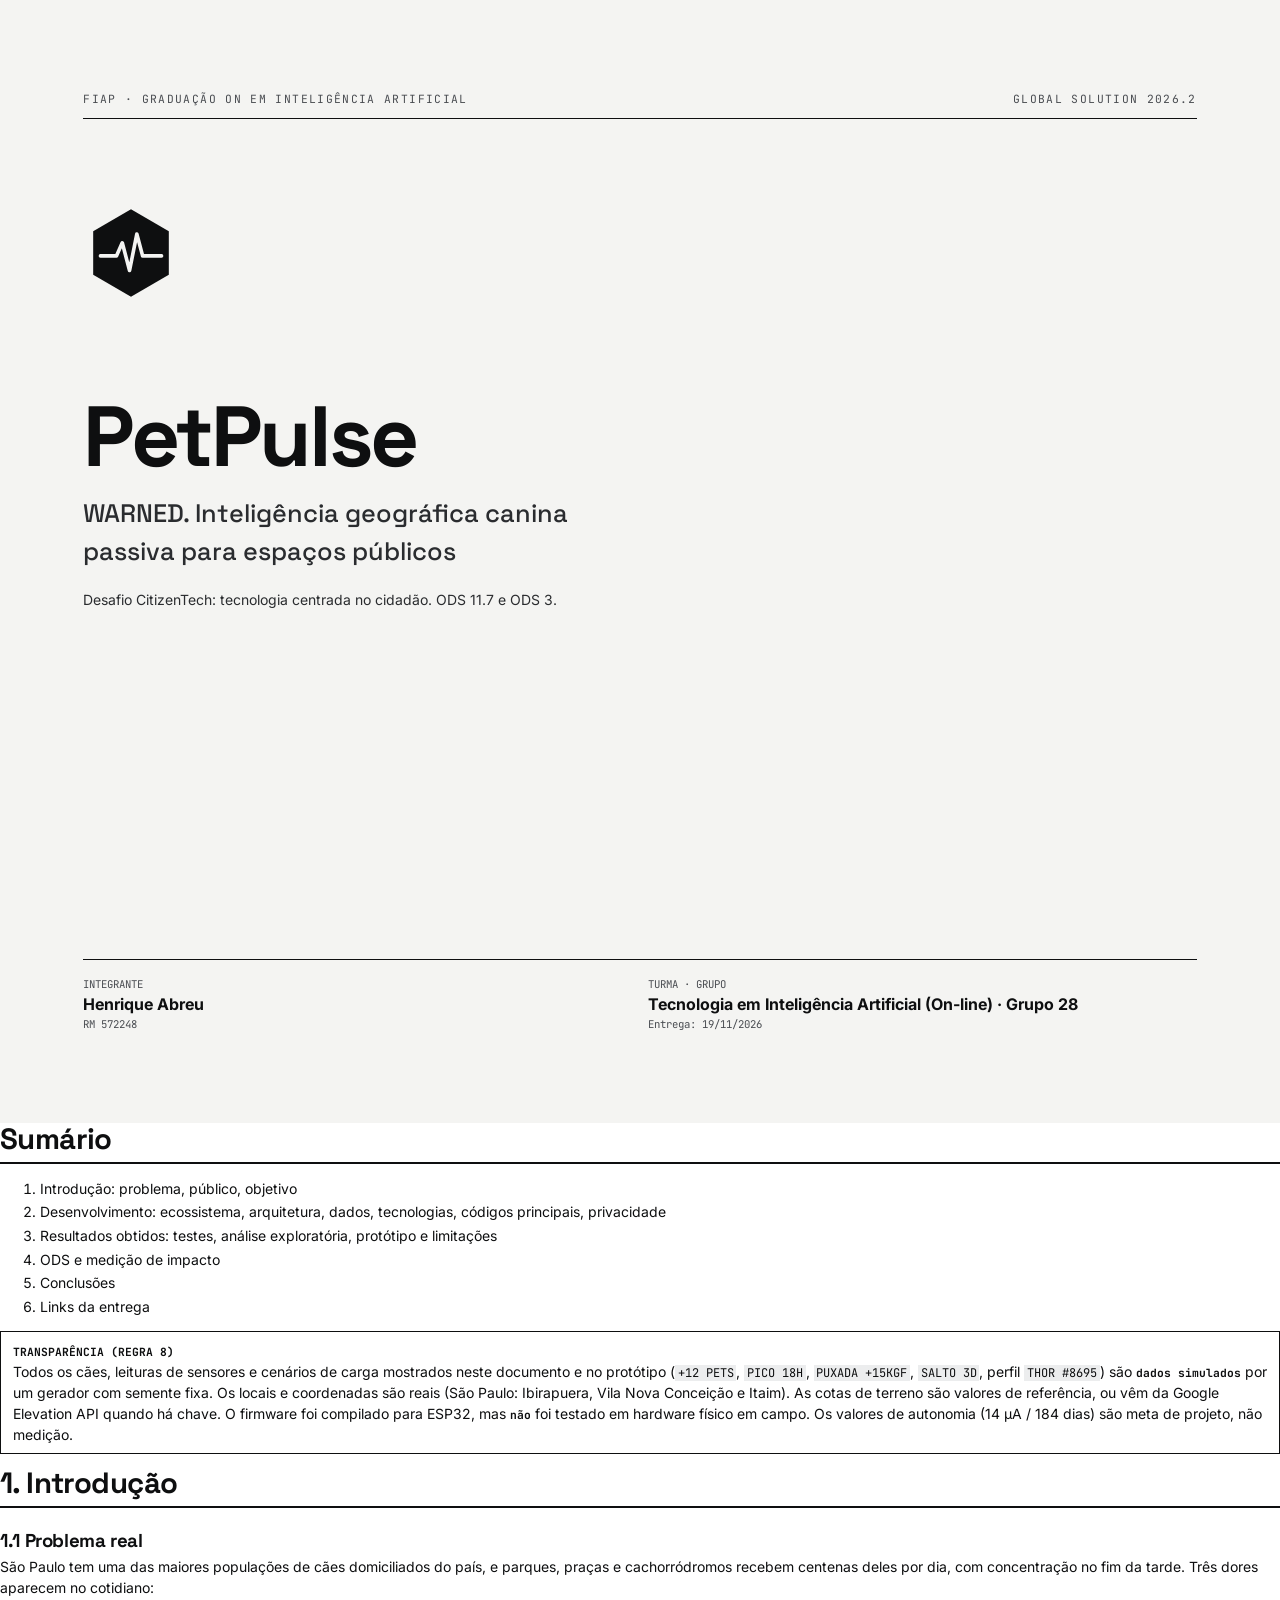
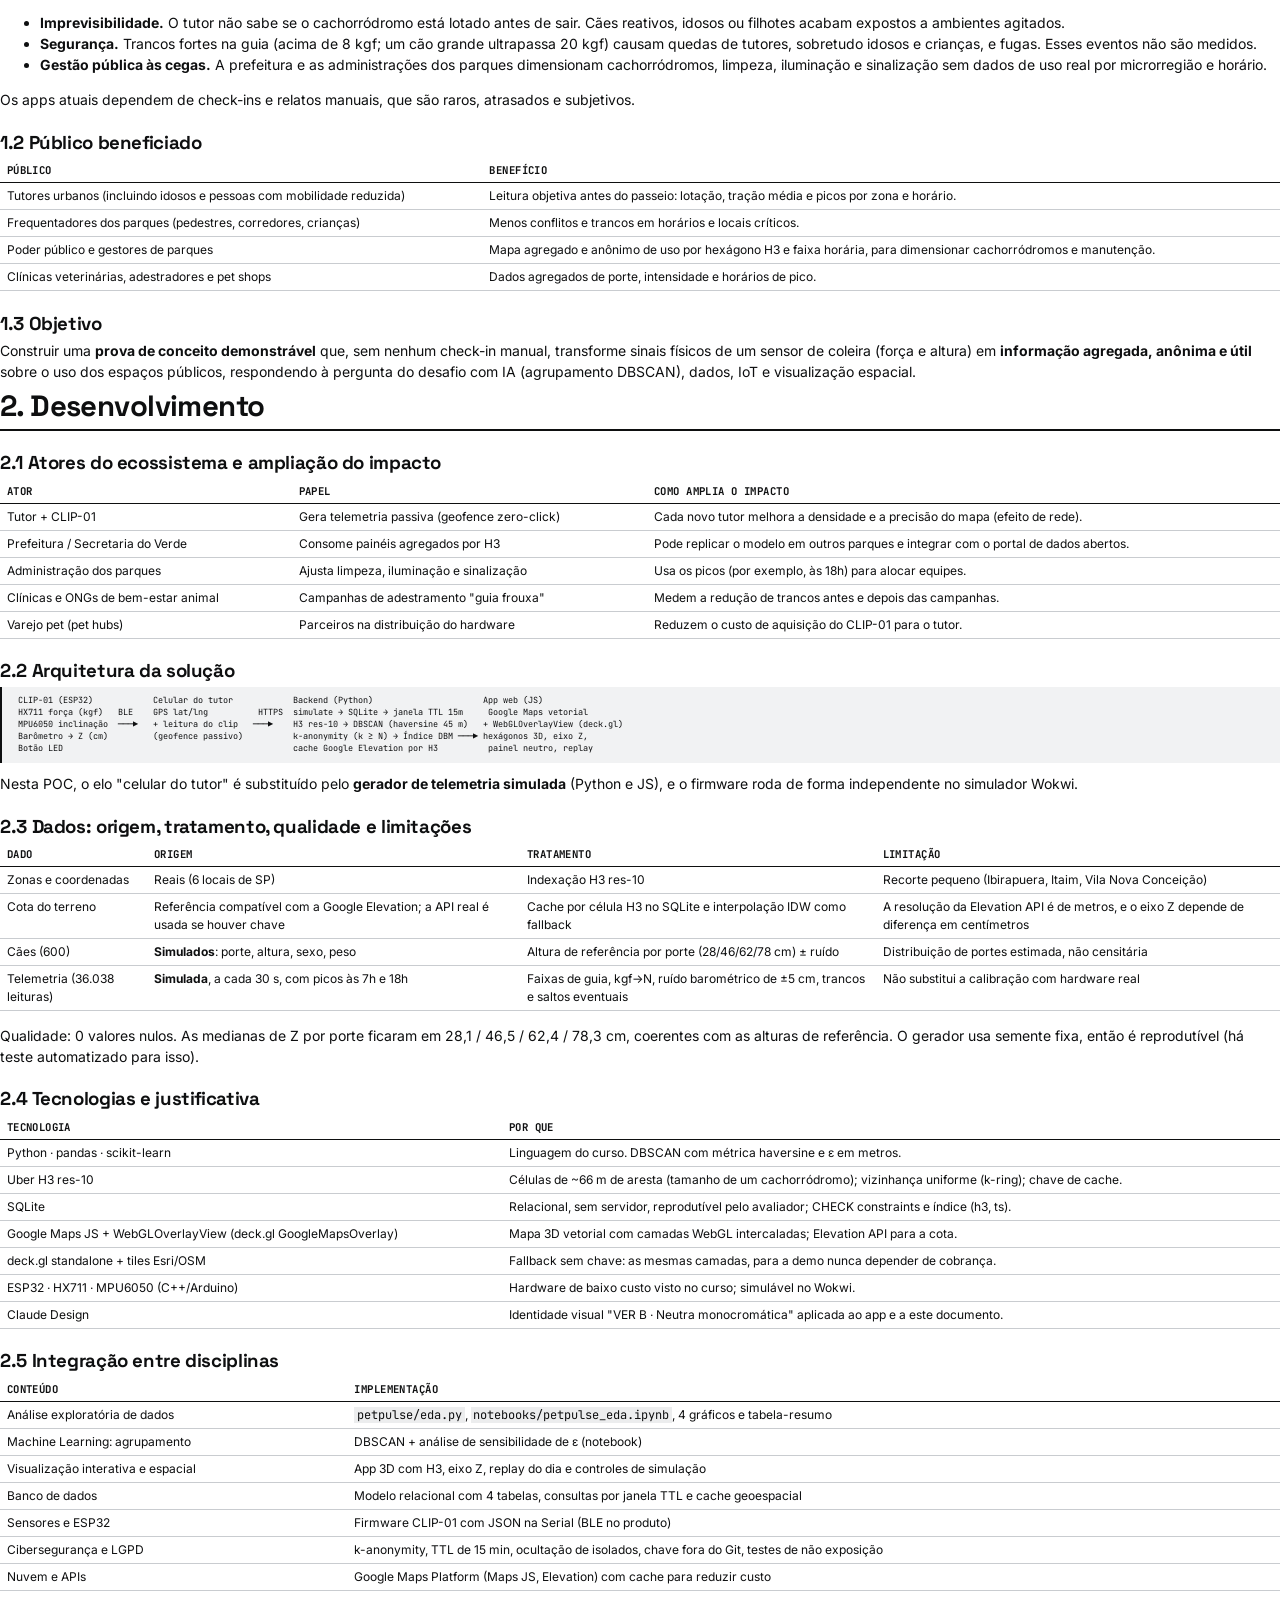
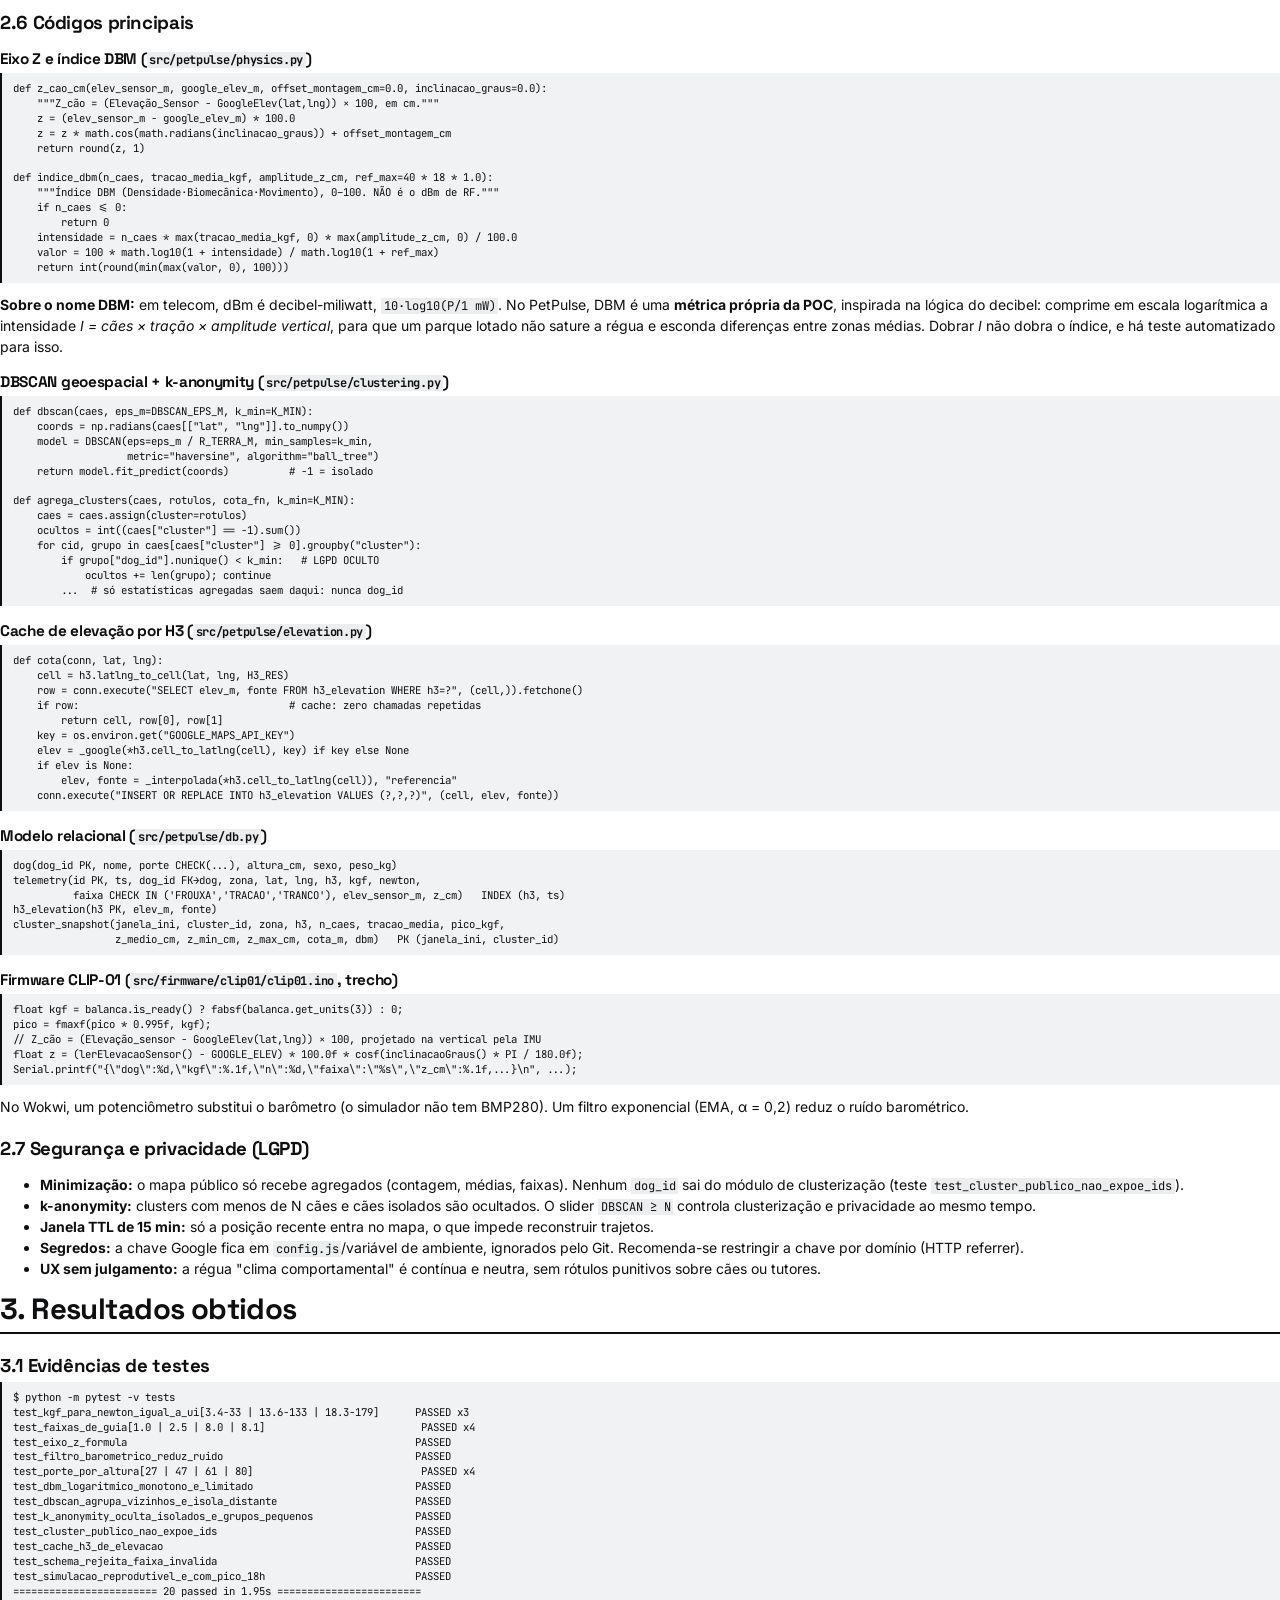
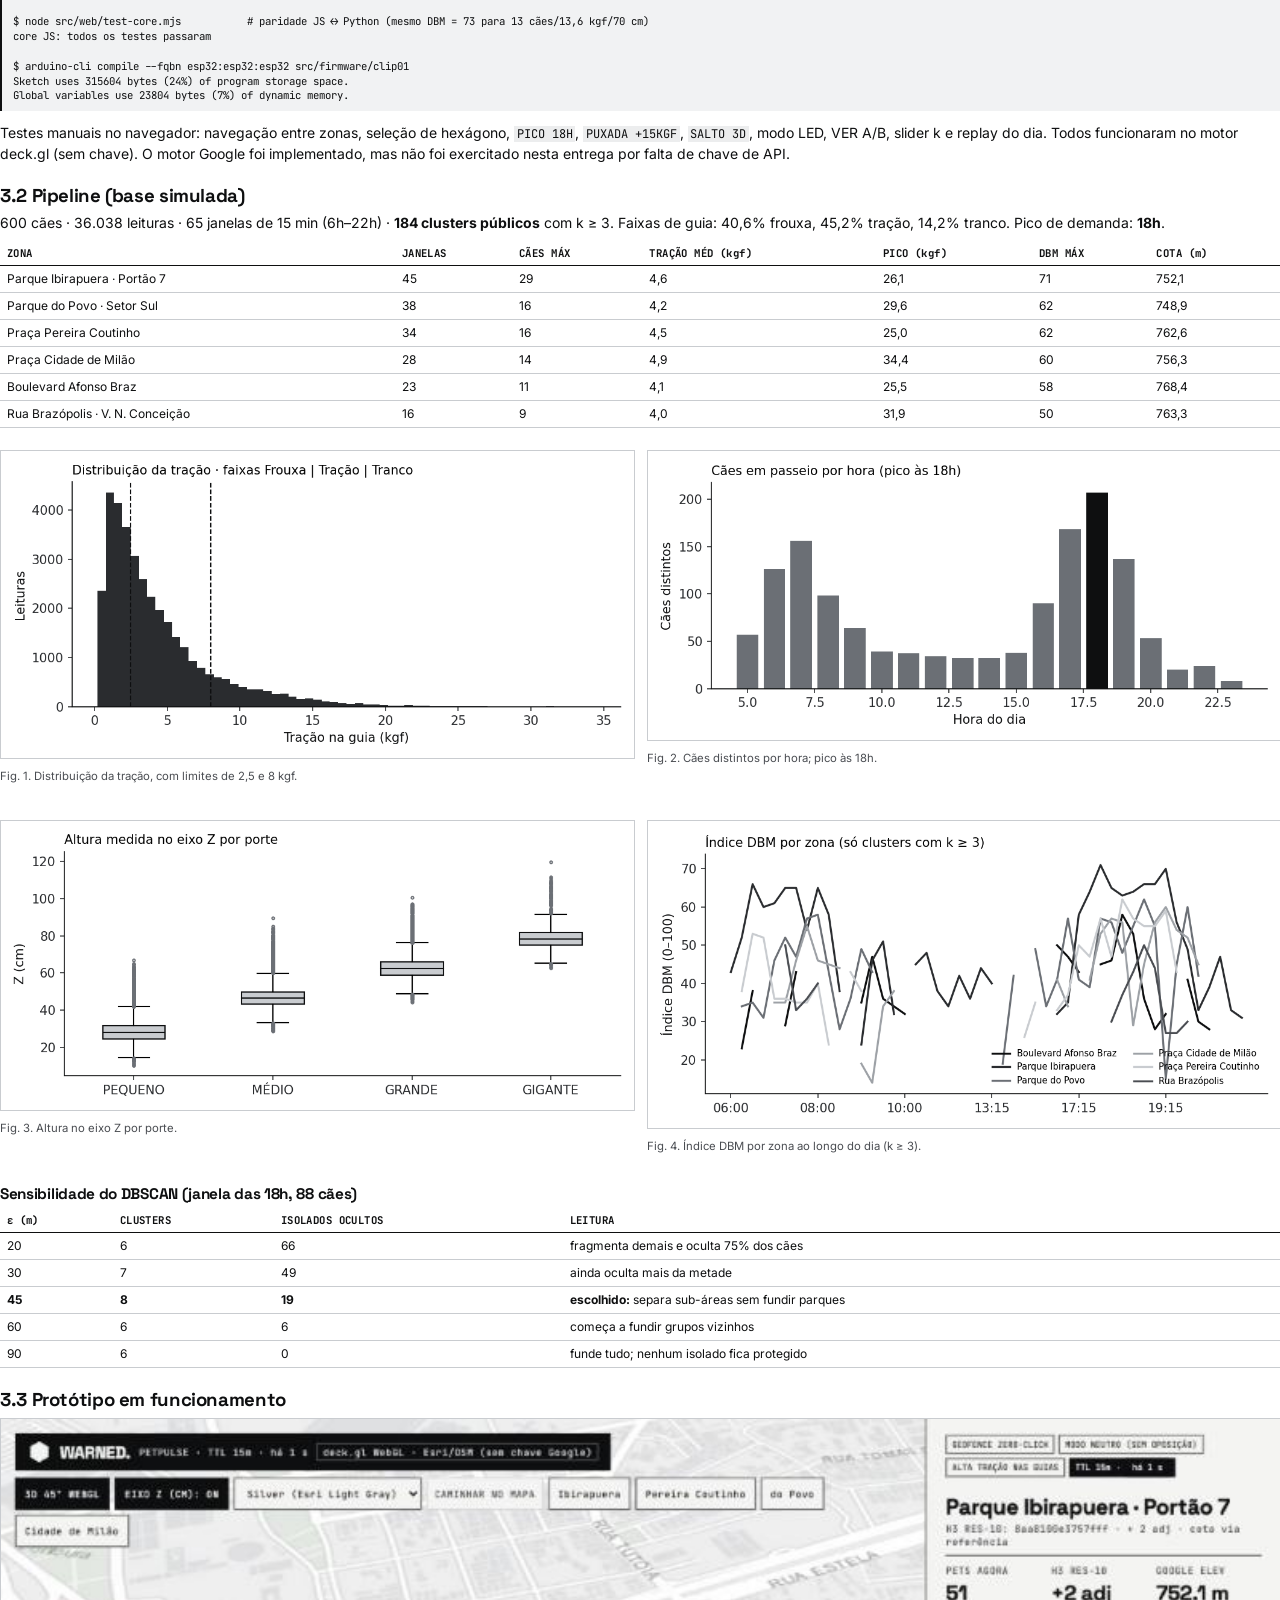
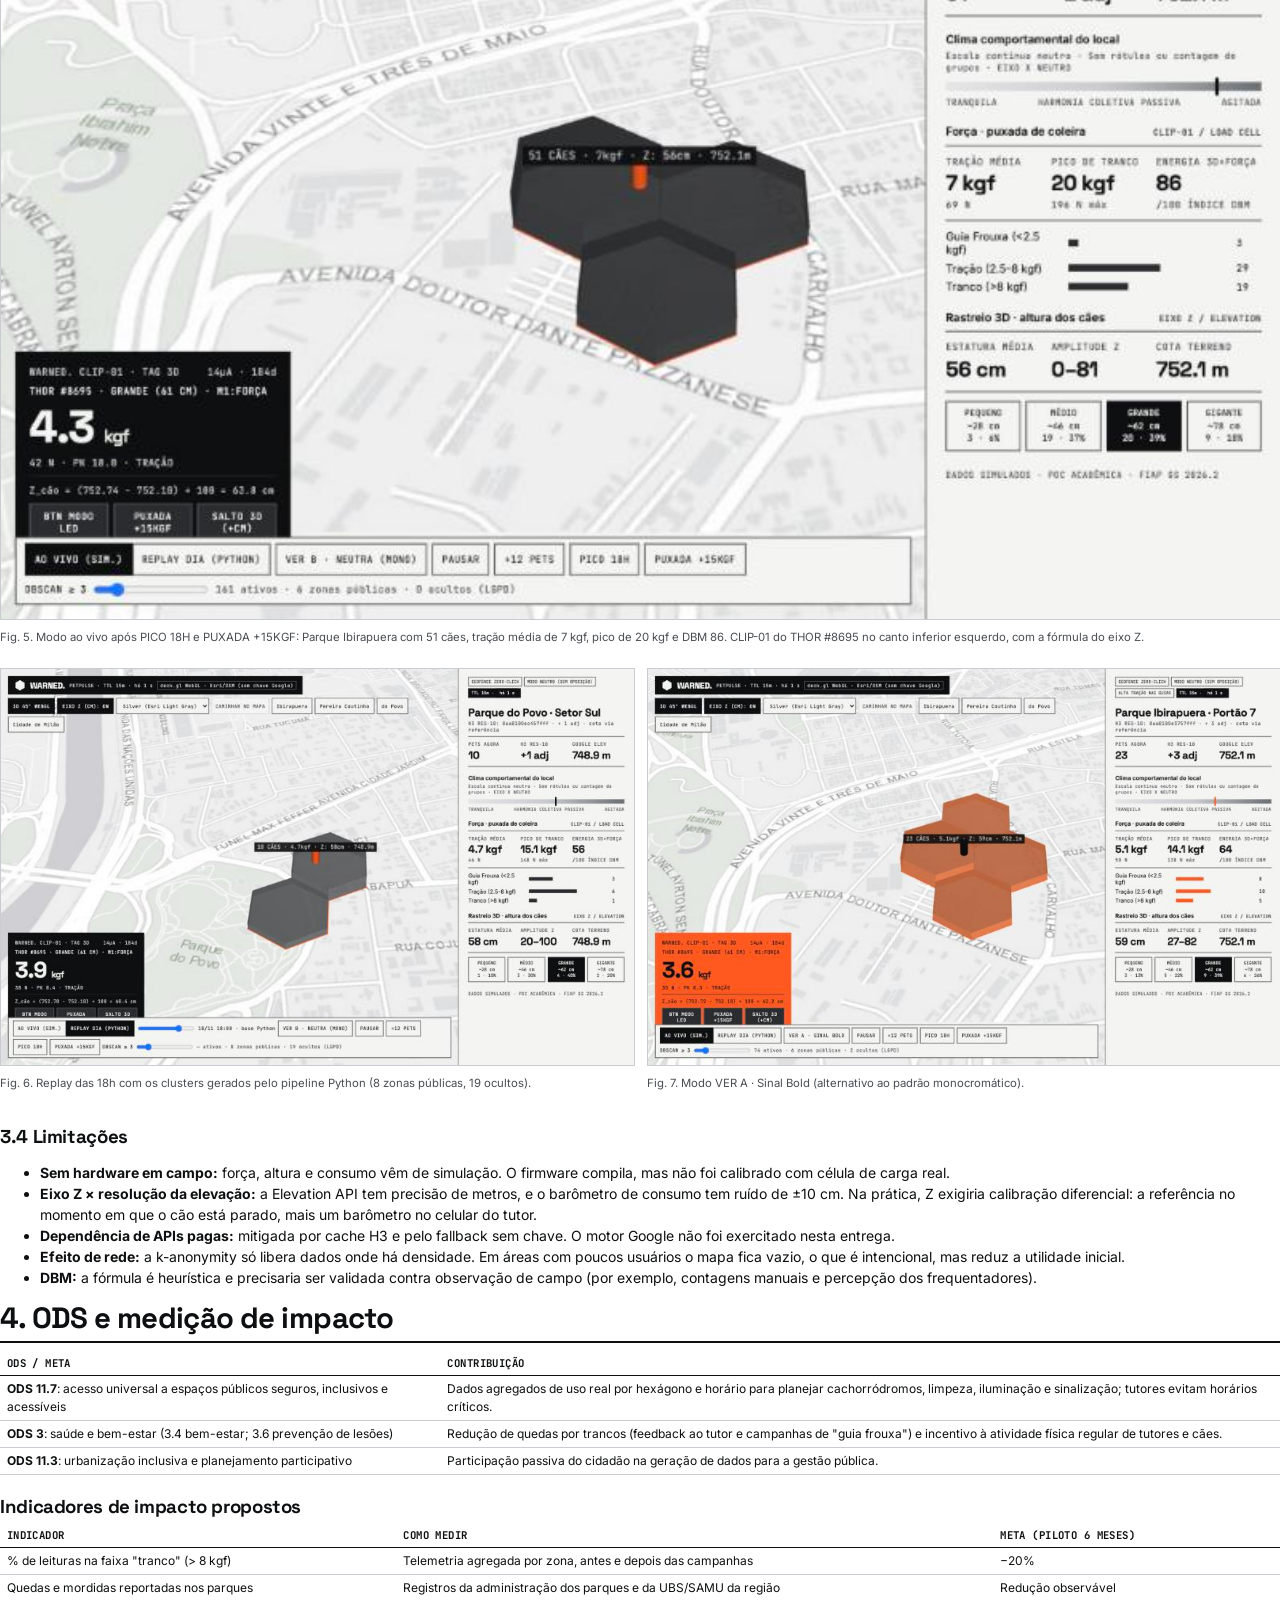
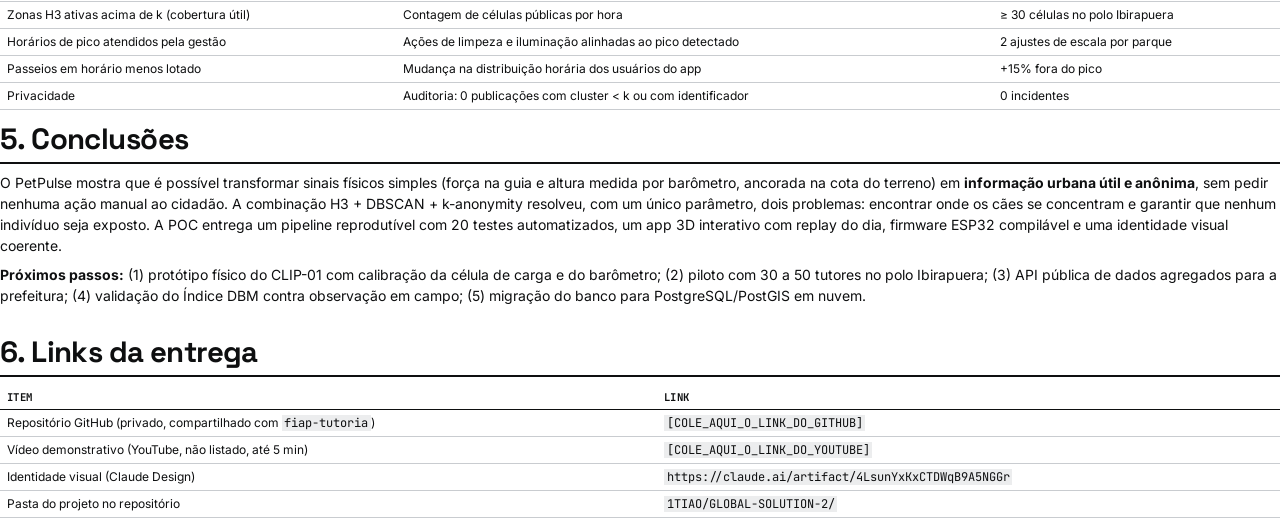
==== commit 192f7cd3: "Capa e readmes: RM e curso do perfil FIAP Co-Authored-By: Claude Opus 5.5 <noreply@anthropic.com>" ====
--- a/1TIAO/GLOBAL-SOLUTION-2/docs/entrega.html
+++ b/1TIAO/GLOBAL-SOLUTION-2/docs/entrega.html
@@ -46,8 +46,8 @@
   <div class="t2">WARNED. Inteligência geográfica canina passiva para espaços públicos</div>
   <p style="max-width:140mm;color:#2A2C2F">Desafio CitizenTech: tecnologia centrada no cidadão. ODS 11.7 e ODS 3.</p>
   <div class="who">
-    <div><span>INTEGRANTE</span><b>Henrique Abreu</b></div>
-    <div><span>TURMA · GRUPO</span><b>[TURMA] · Grupo 28</b><br><span>Entrega: 19/11/2026</span></div>
+    <div><span>INTEGRANTE</span><b>Henrique Abreu</b><br><span>RM 572248</span></div>
+    <div><span>TURMA · GRUPO</span><b>Tecnologia em Inteligência Artificial (On-line) · Grupo 28</b><br><span>Entrega: 19/11/2026</span></div>
   </div>
 </div>
 
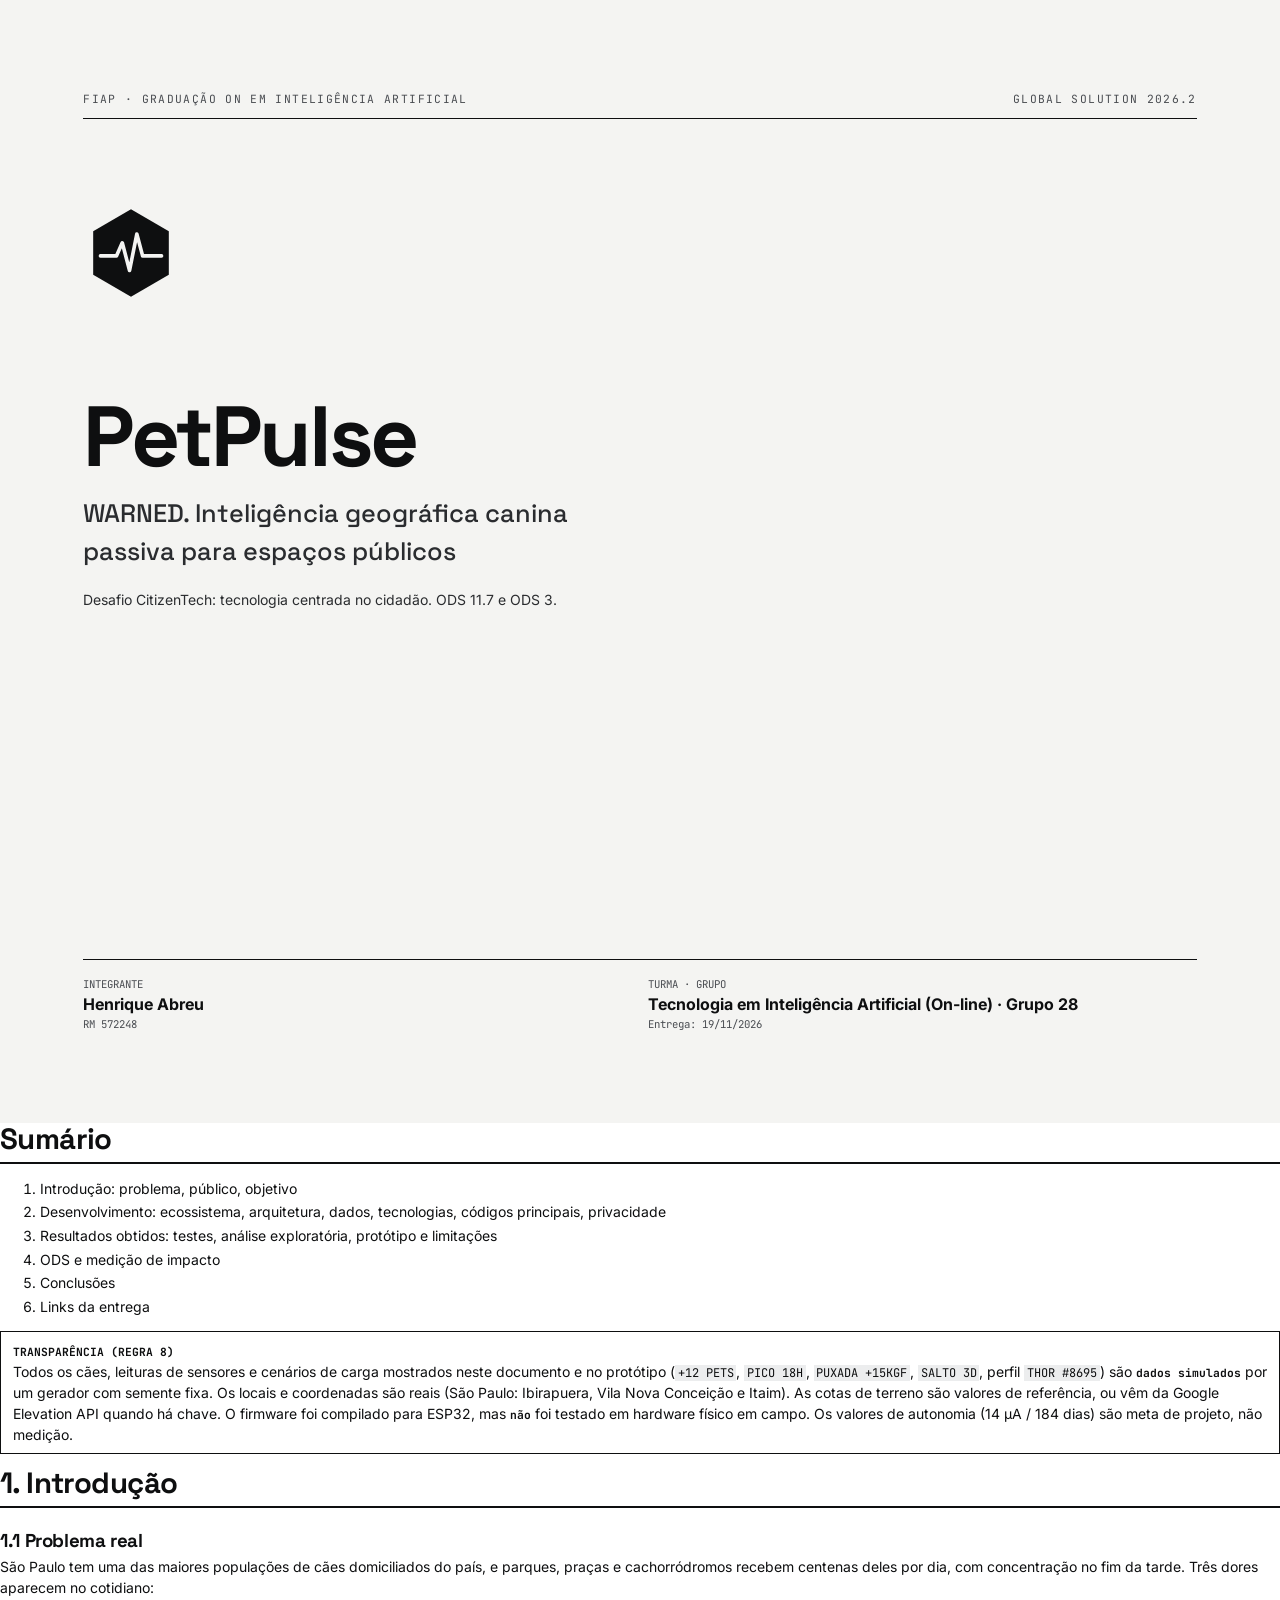
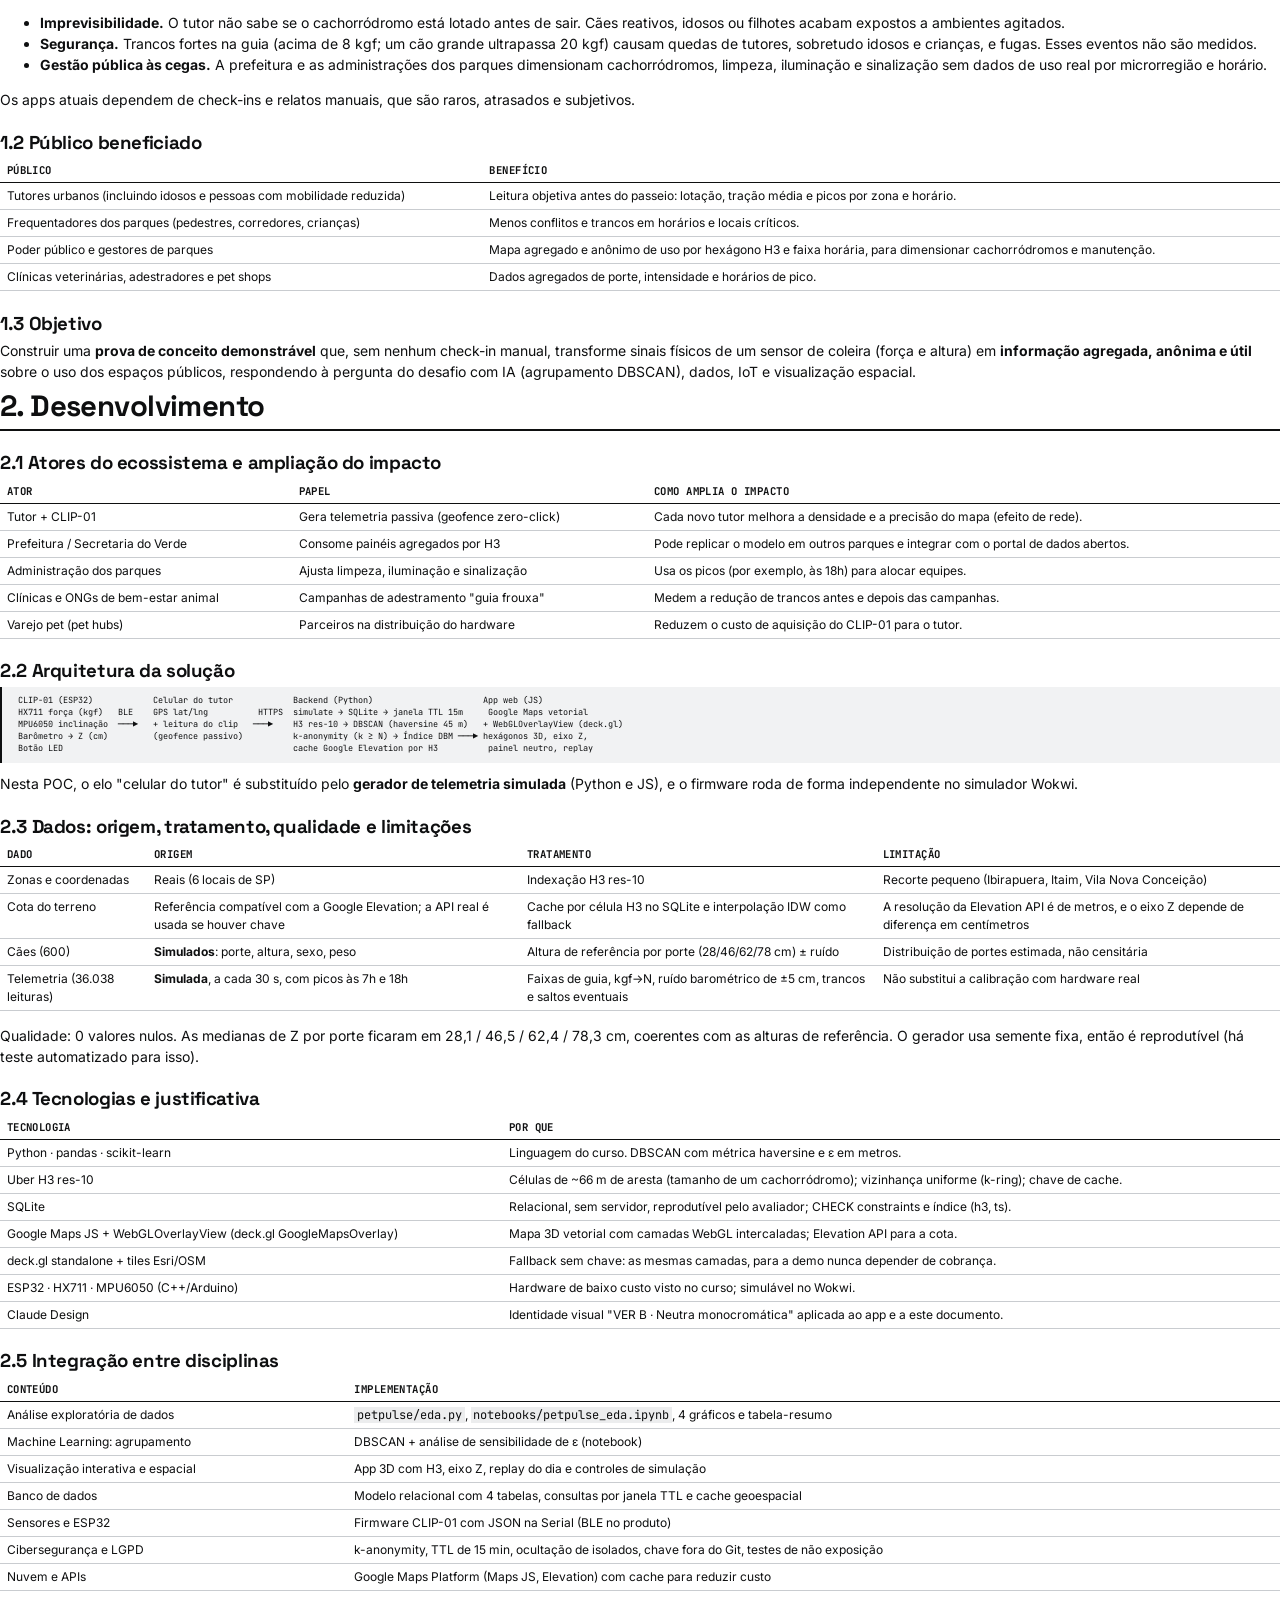
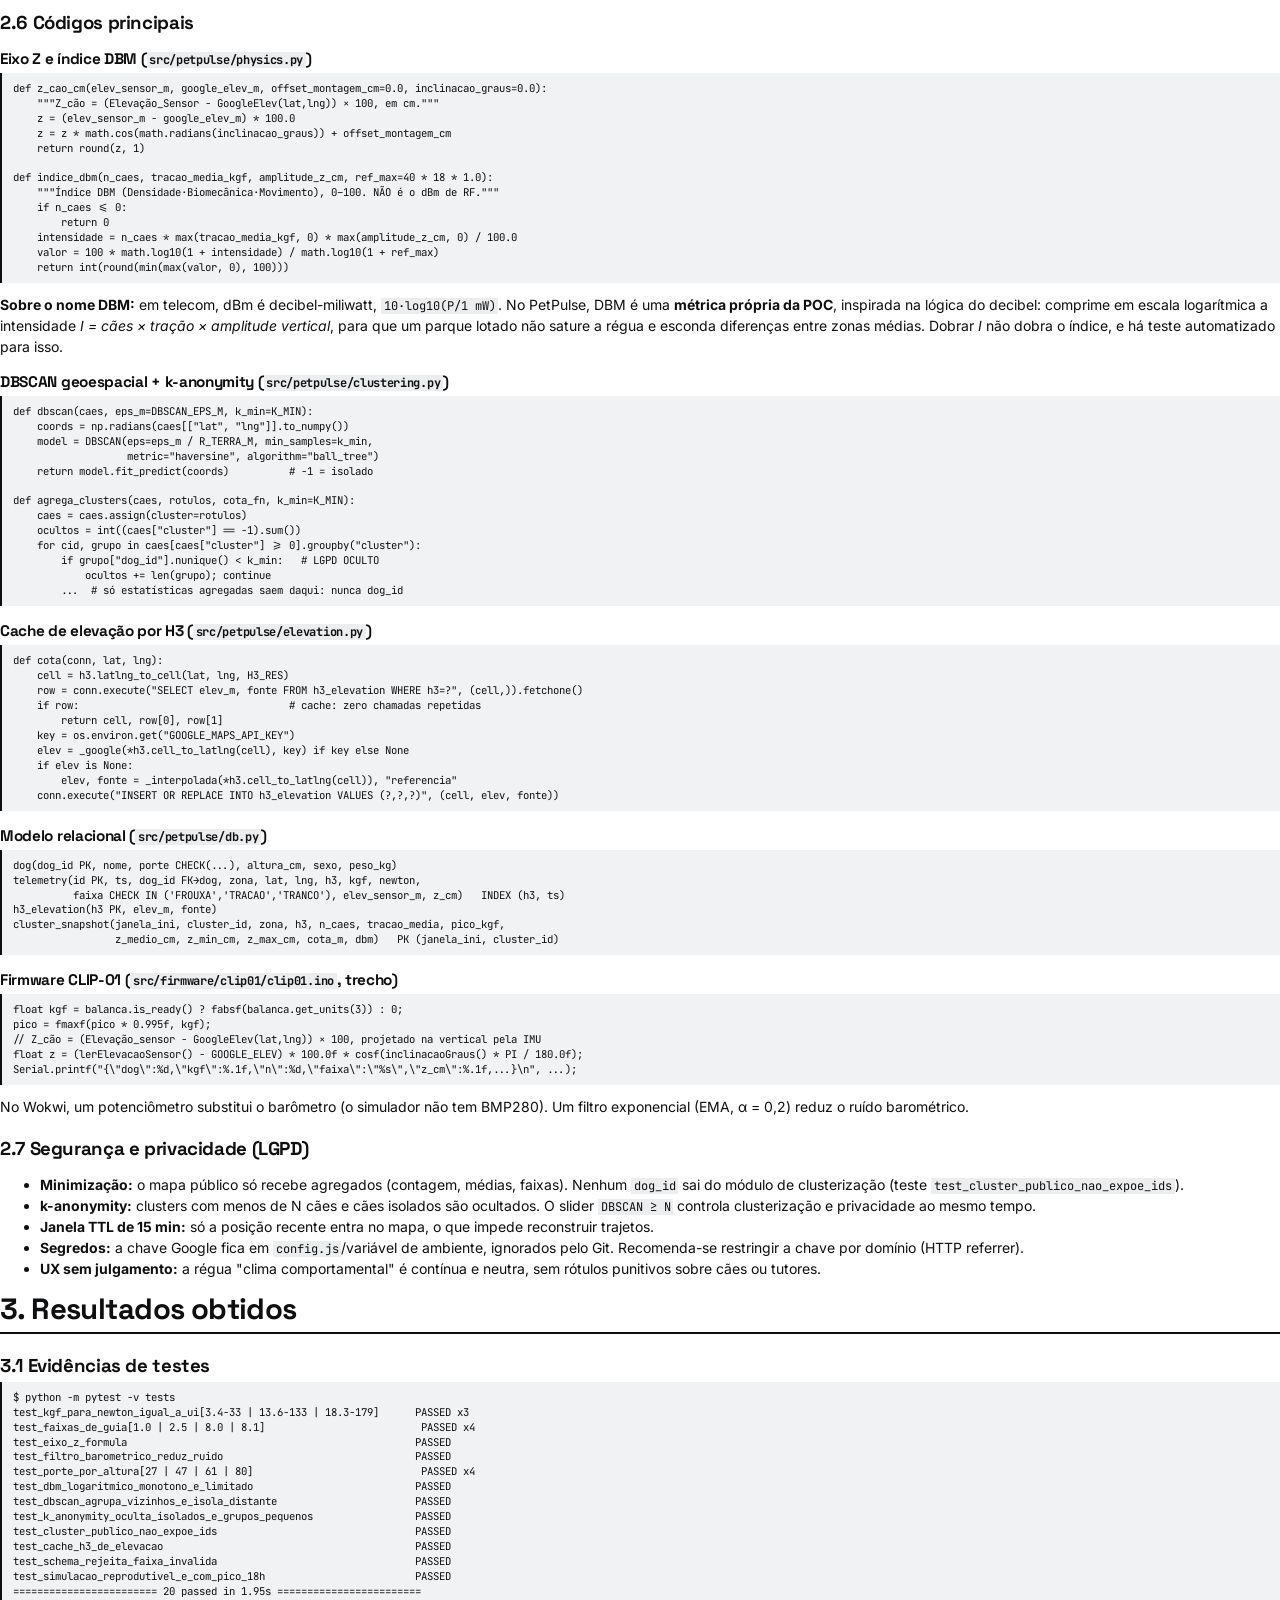
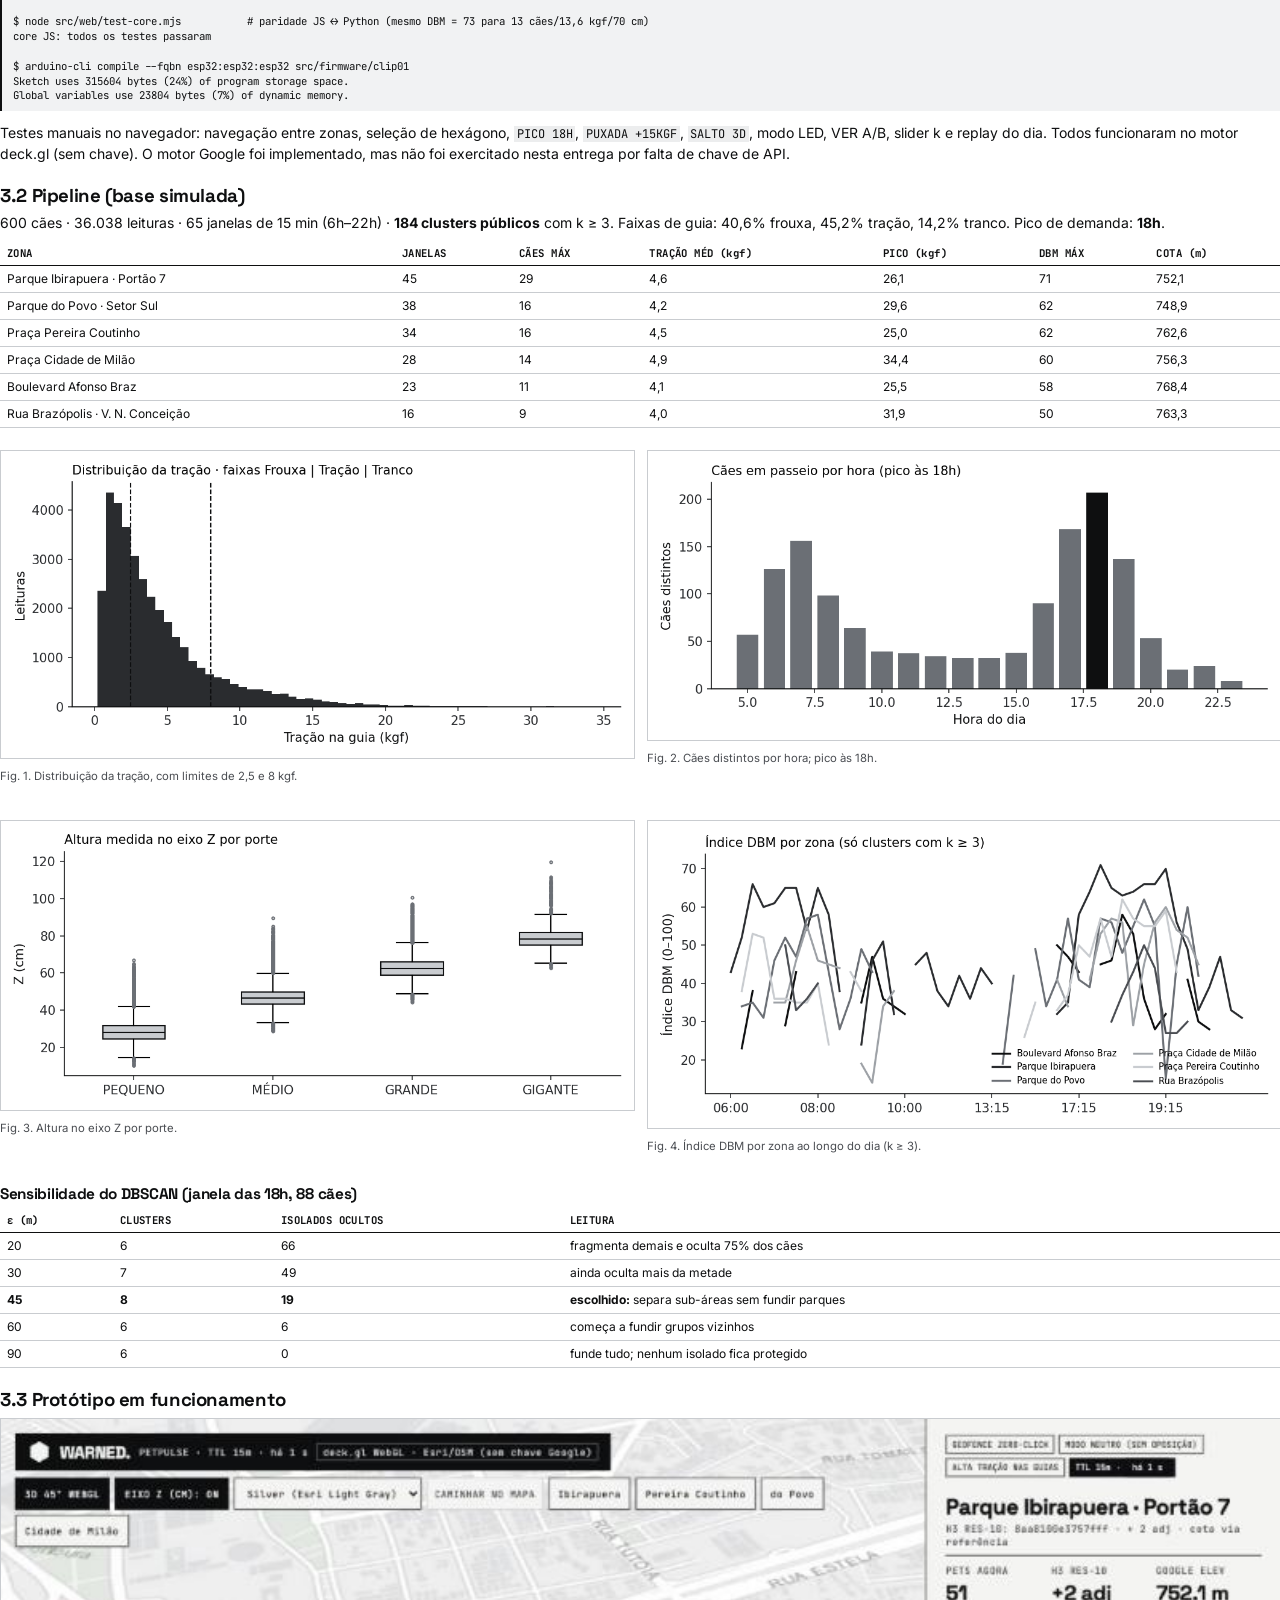
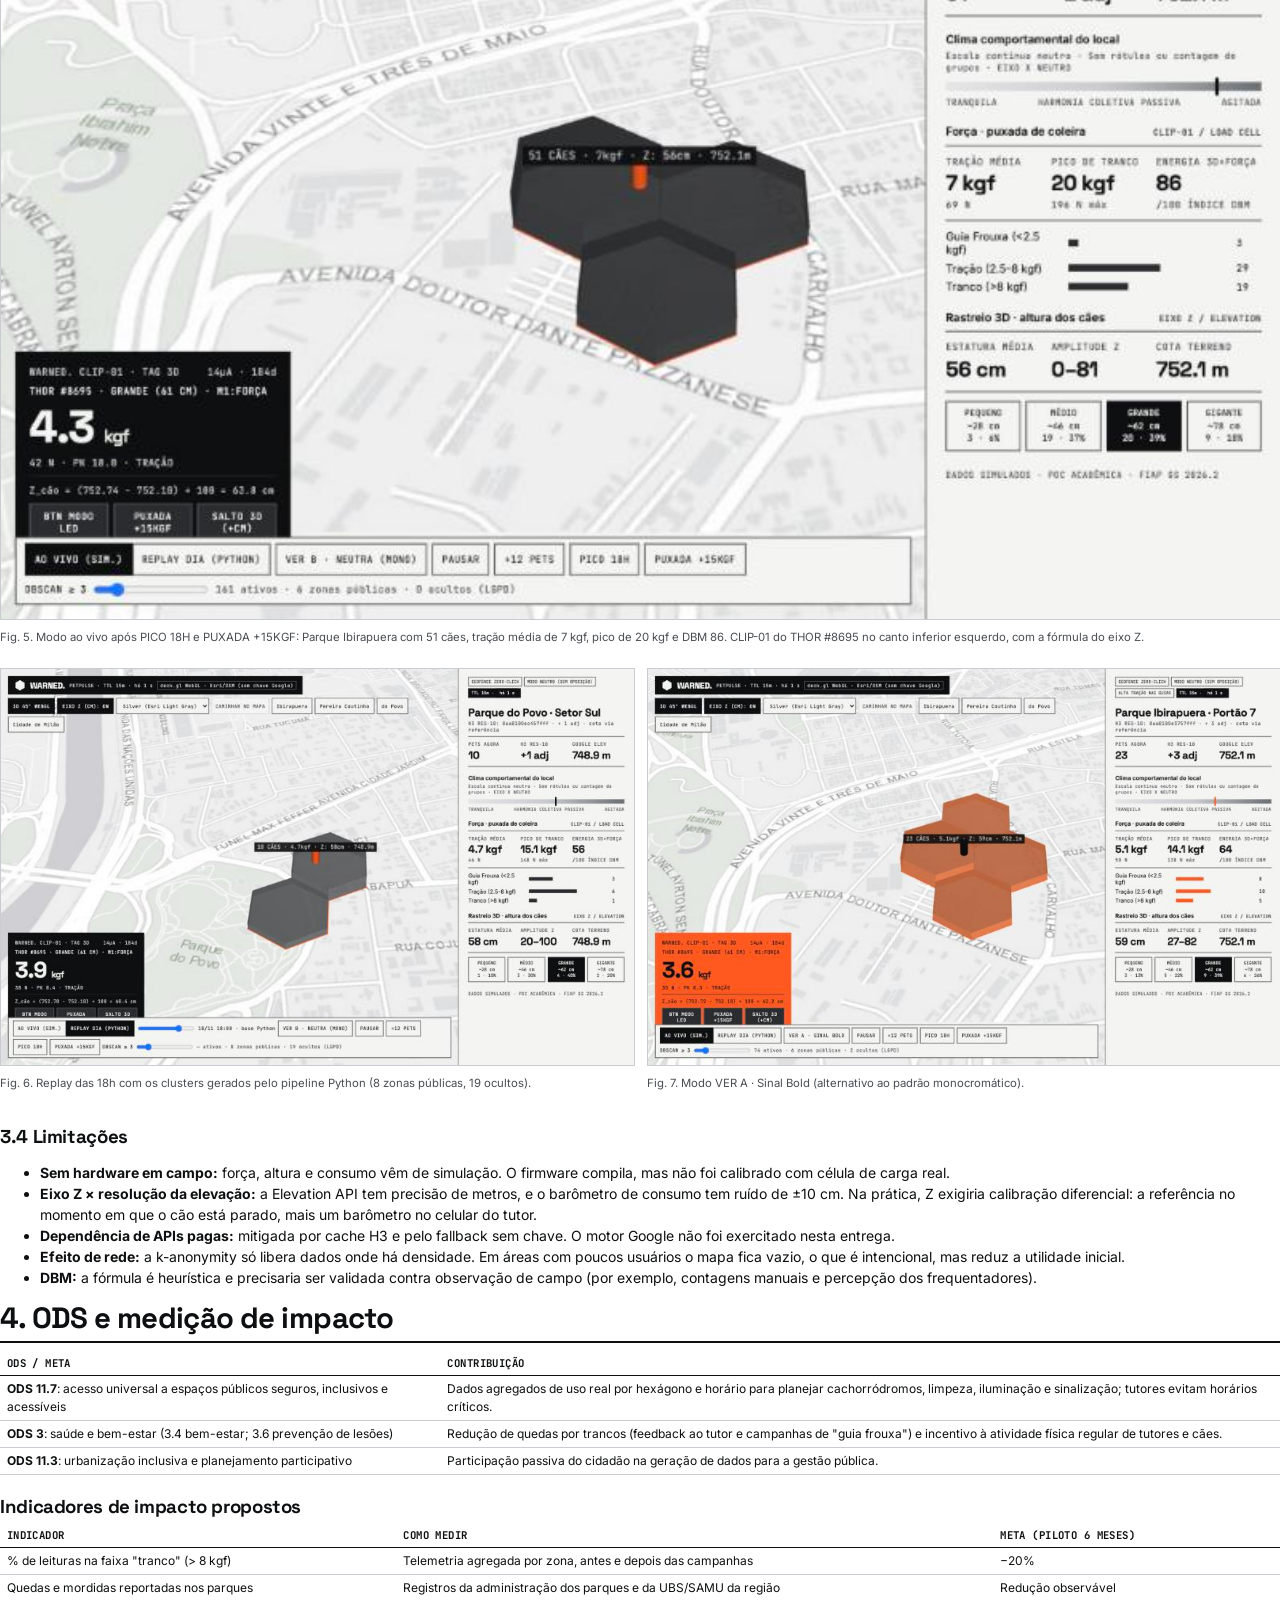
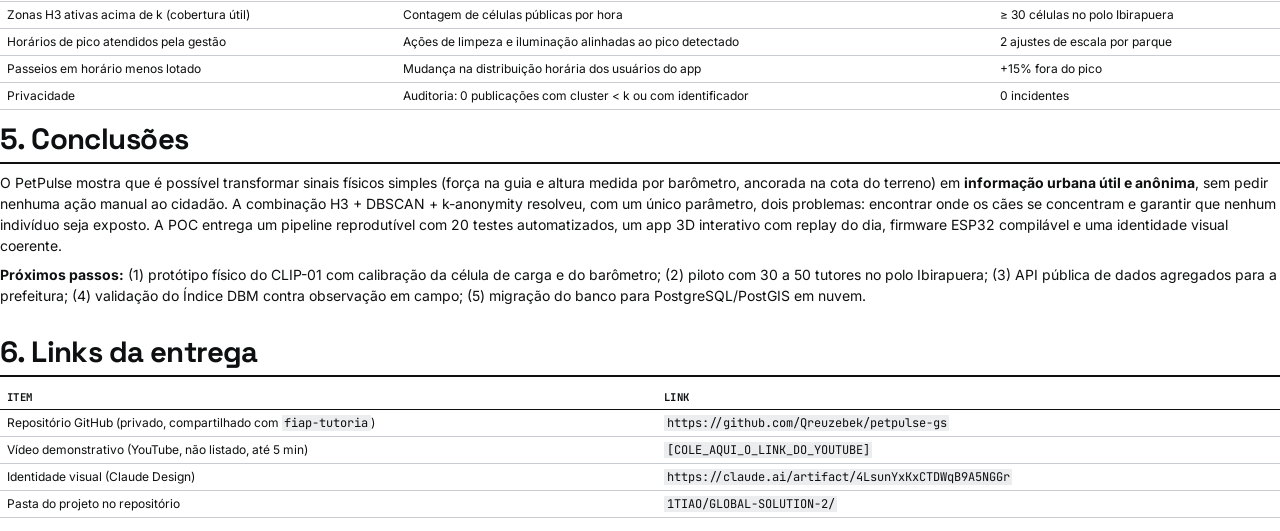
==== commit c12b0265: "Link do repositório GitHub no PDF e README Co-Authored-By: Claude Opus 5.5 <noreply@anthropic.com>" ====
--- a/1TIAO/GLOBAL-SOLUTION-2/docs/entrega.html
+++ b/1TIAO/GLOBAL-SOLUTION-2/docs/entrega.html
@@ -319,7 +319,7 @@
 <h1 style="margin-top:22pt">6. Links da entrega</h1>
 <table>
 <tr><th>ITEM</th><th>LINK</th></tr>
-<tr><td>Repositório GitHub (privado, compartilhado com <code>fiap-tutoria</code>)</td><td><code>[COLE_AQUI_O_LINK_DO_GITHUB]</code></td></tr>
+<tr><td>Repositório GitHub (privado, compartilhado com <code>fiap-tutoria</code>)</td><td><code>https://github.com/Qreuzebek/petpulse-gs</code></td></tr>
 <tr><td>Vídeo demonstrativo (YouTube, não listado, até 5 min)</td><td><code>[COLE_AQUI_O_LINK_DO_YOUTUBE]</code></td></tr>
 <tr><td>Identidade visual (Claude Design)</td><td><code>https://claude.ai/artifact/4LsunYxKxCTDWqB9A5NGGr</code></td></tr>
 <tr><td>Pasta do projeto no repositório</td><td><code>1TIAO/GLOBAL-SOLUTION-2/</code></td></tr>
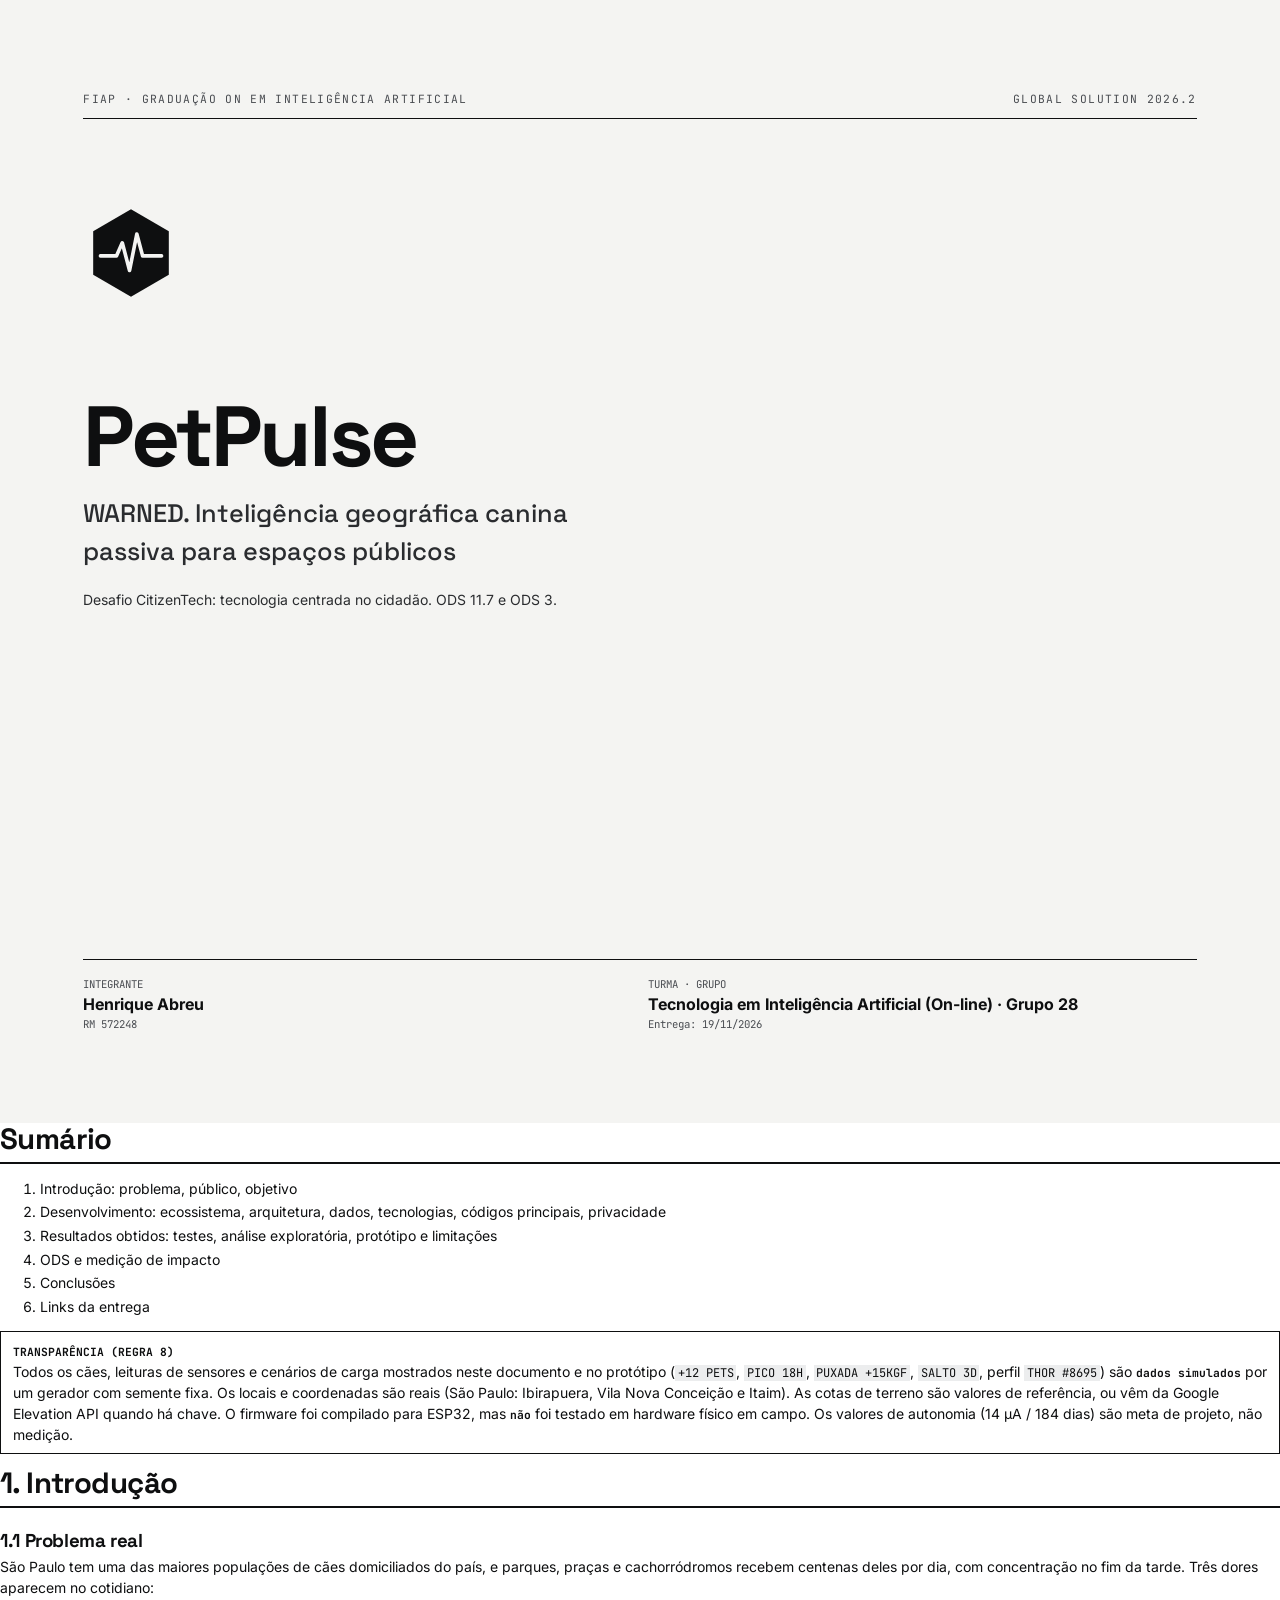
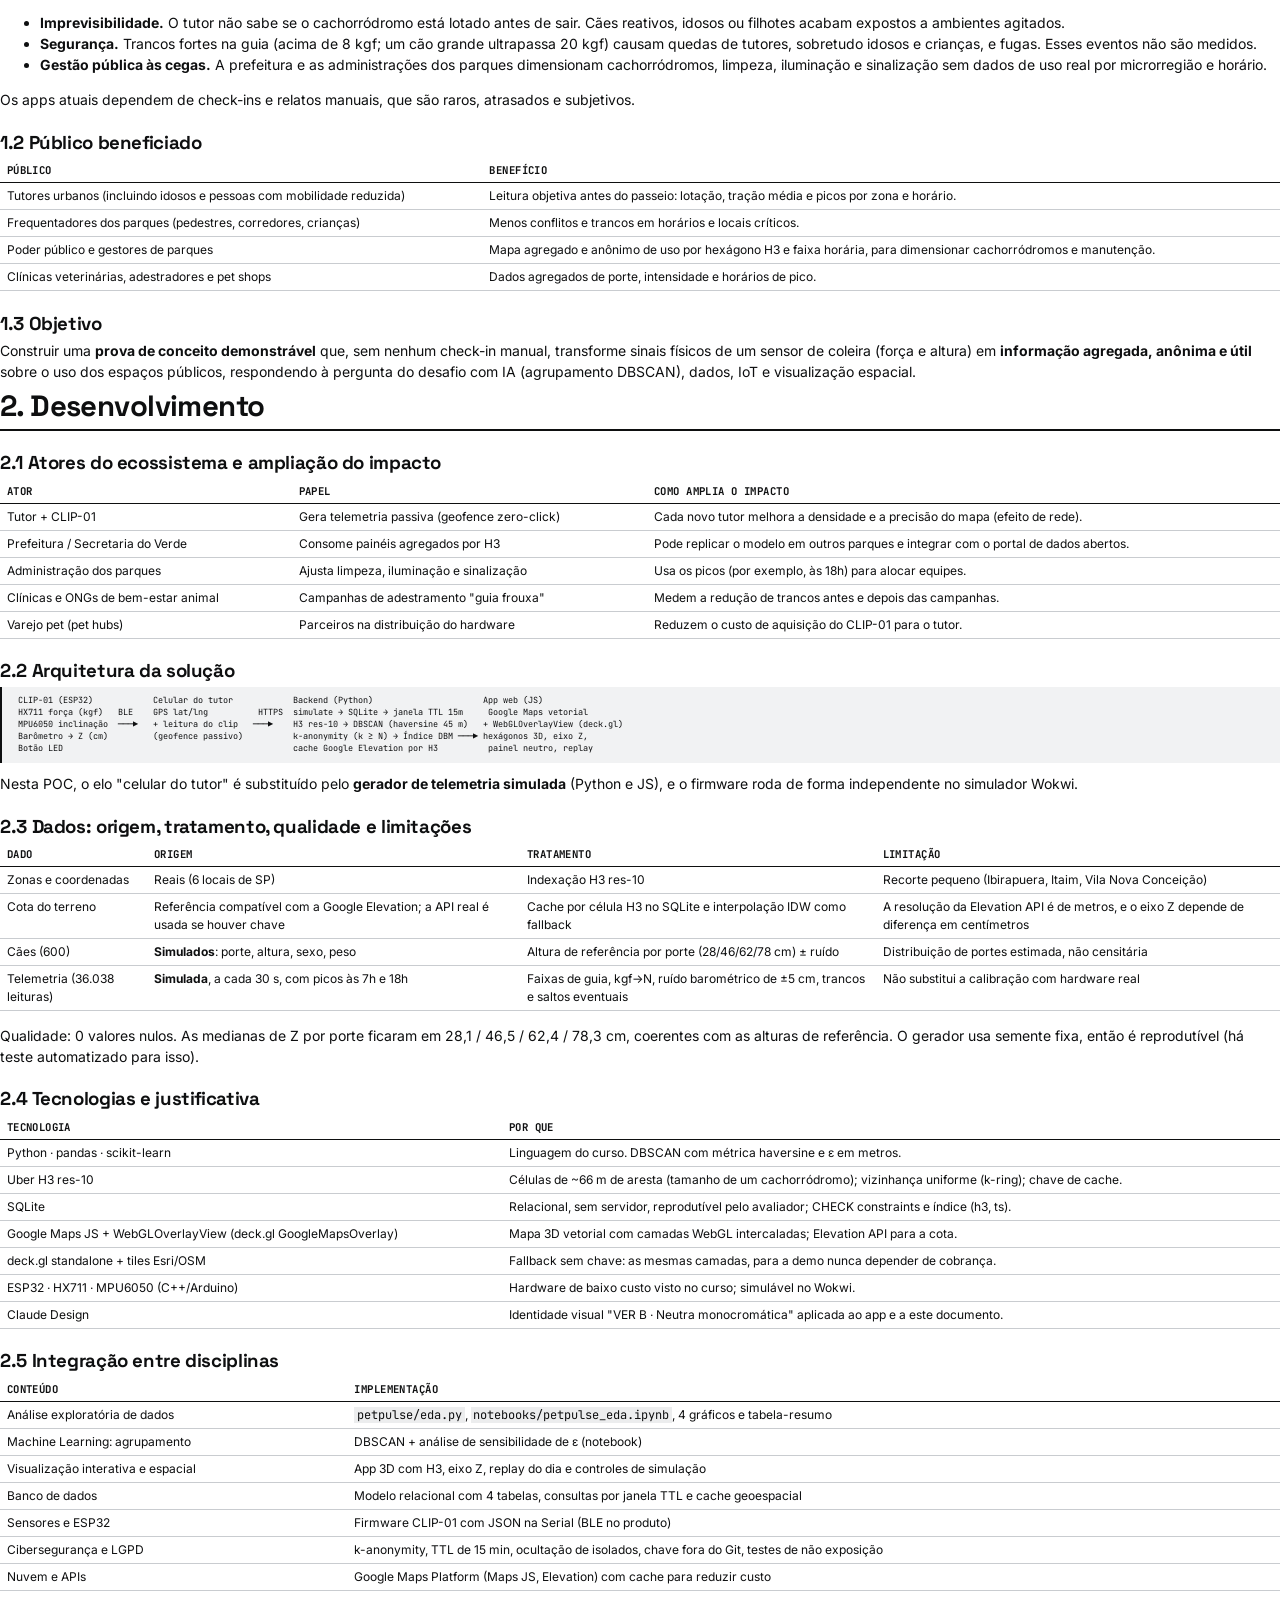
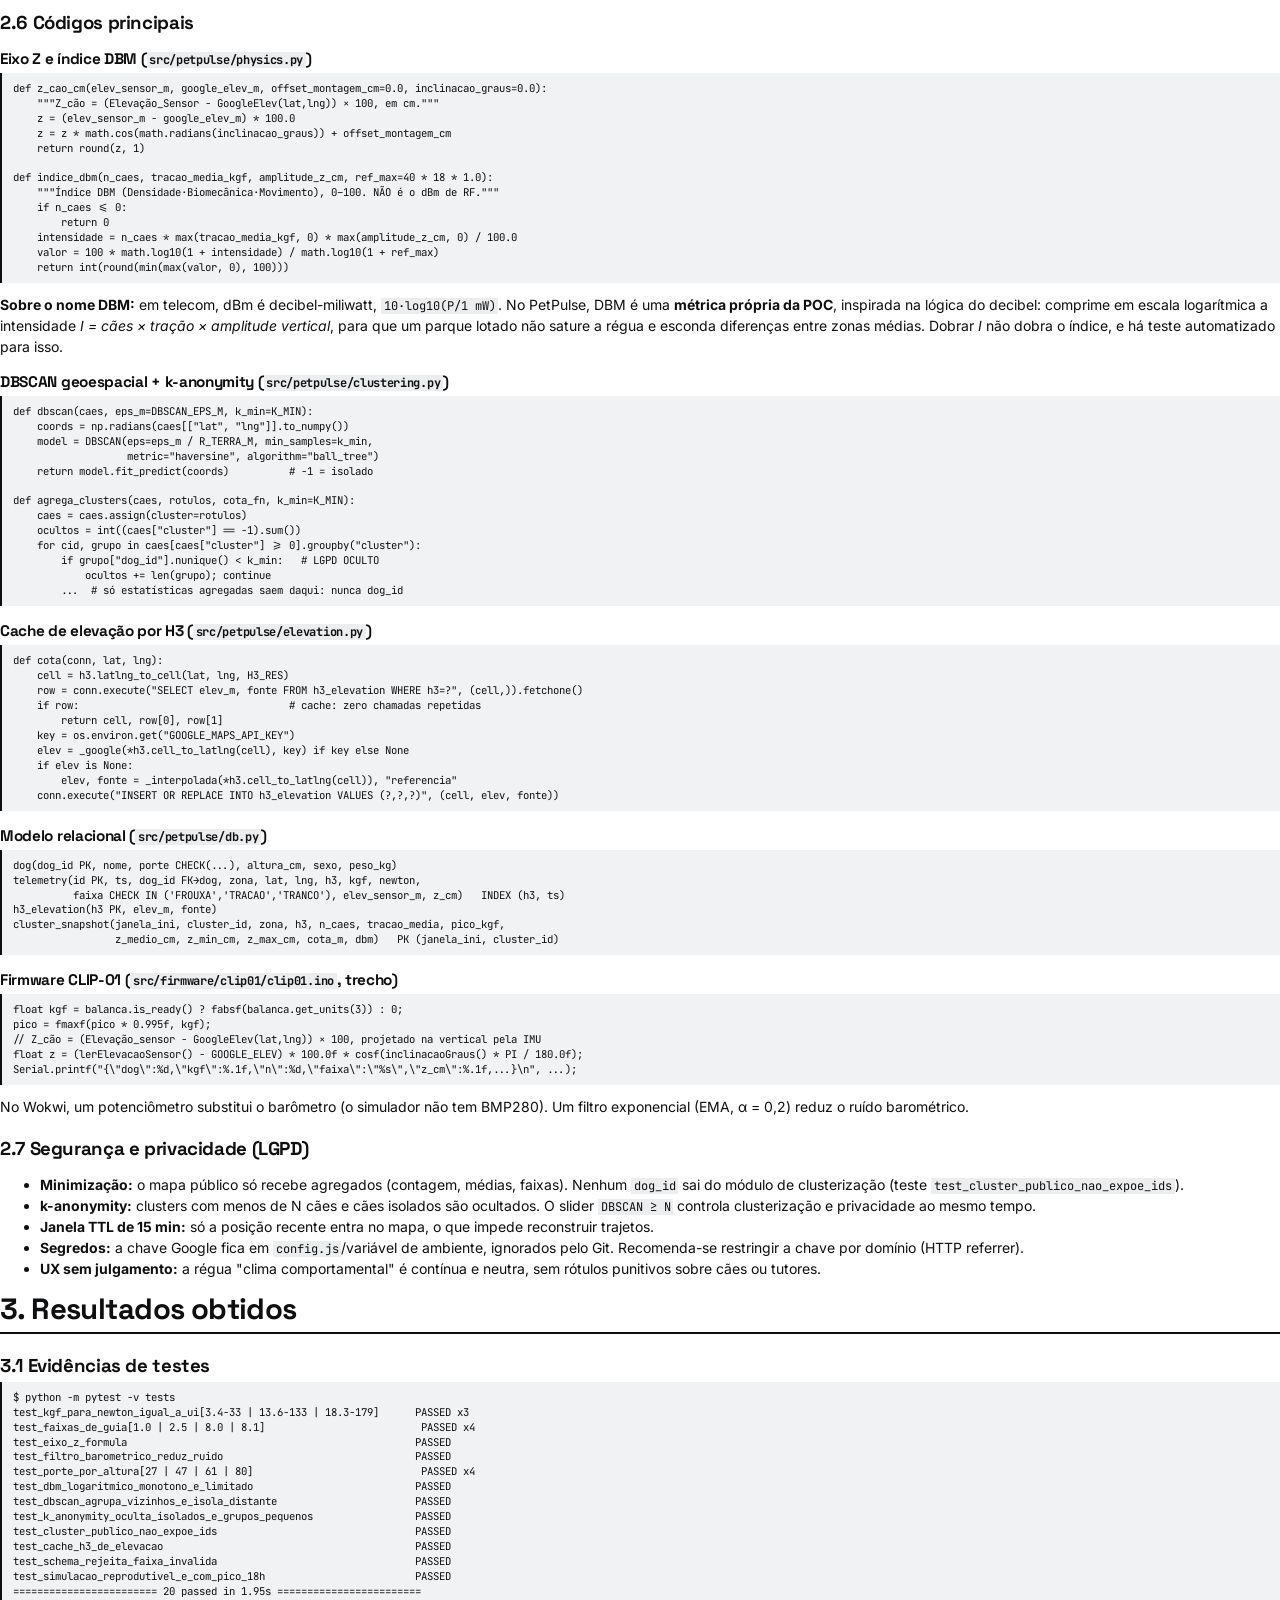
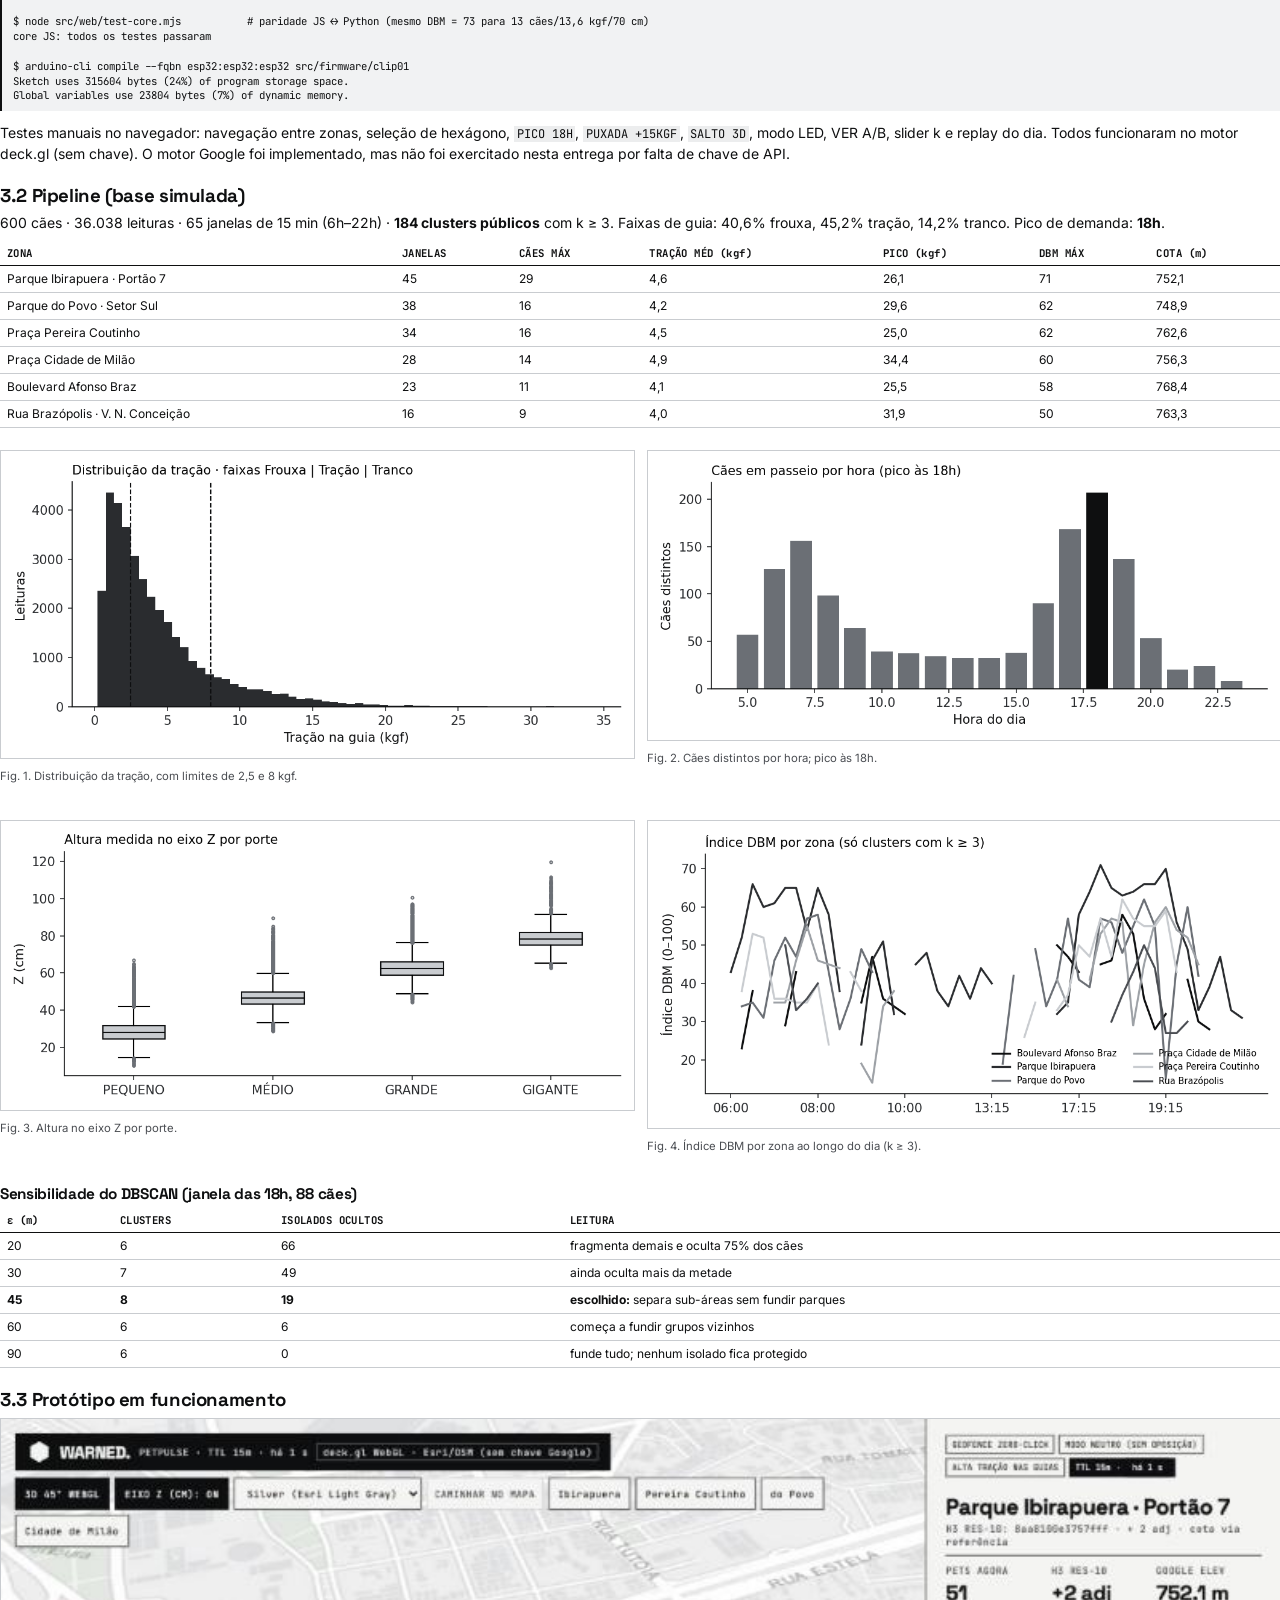
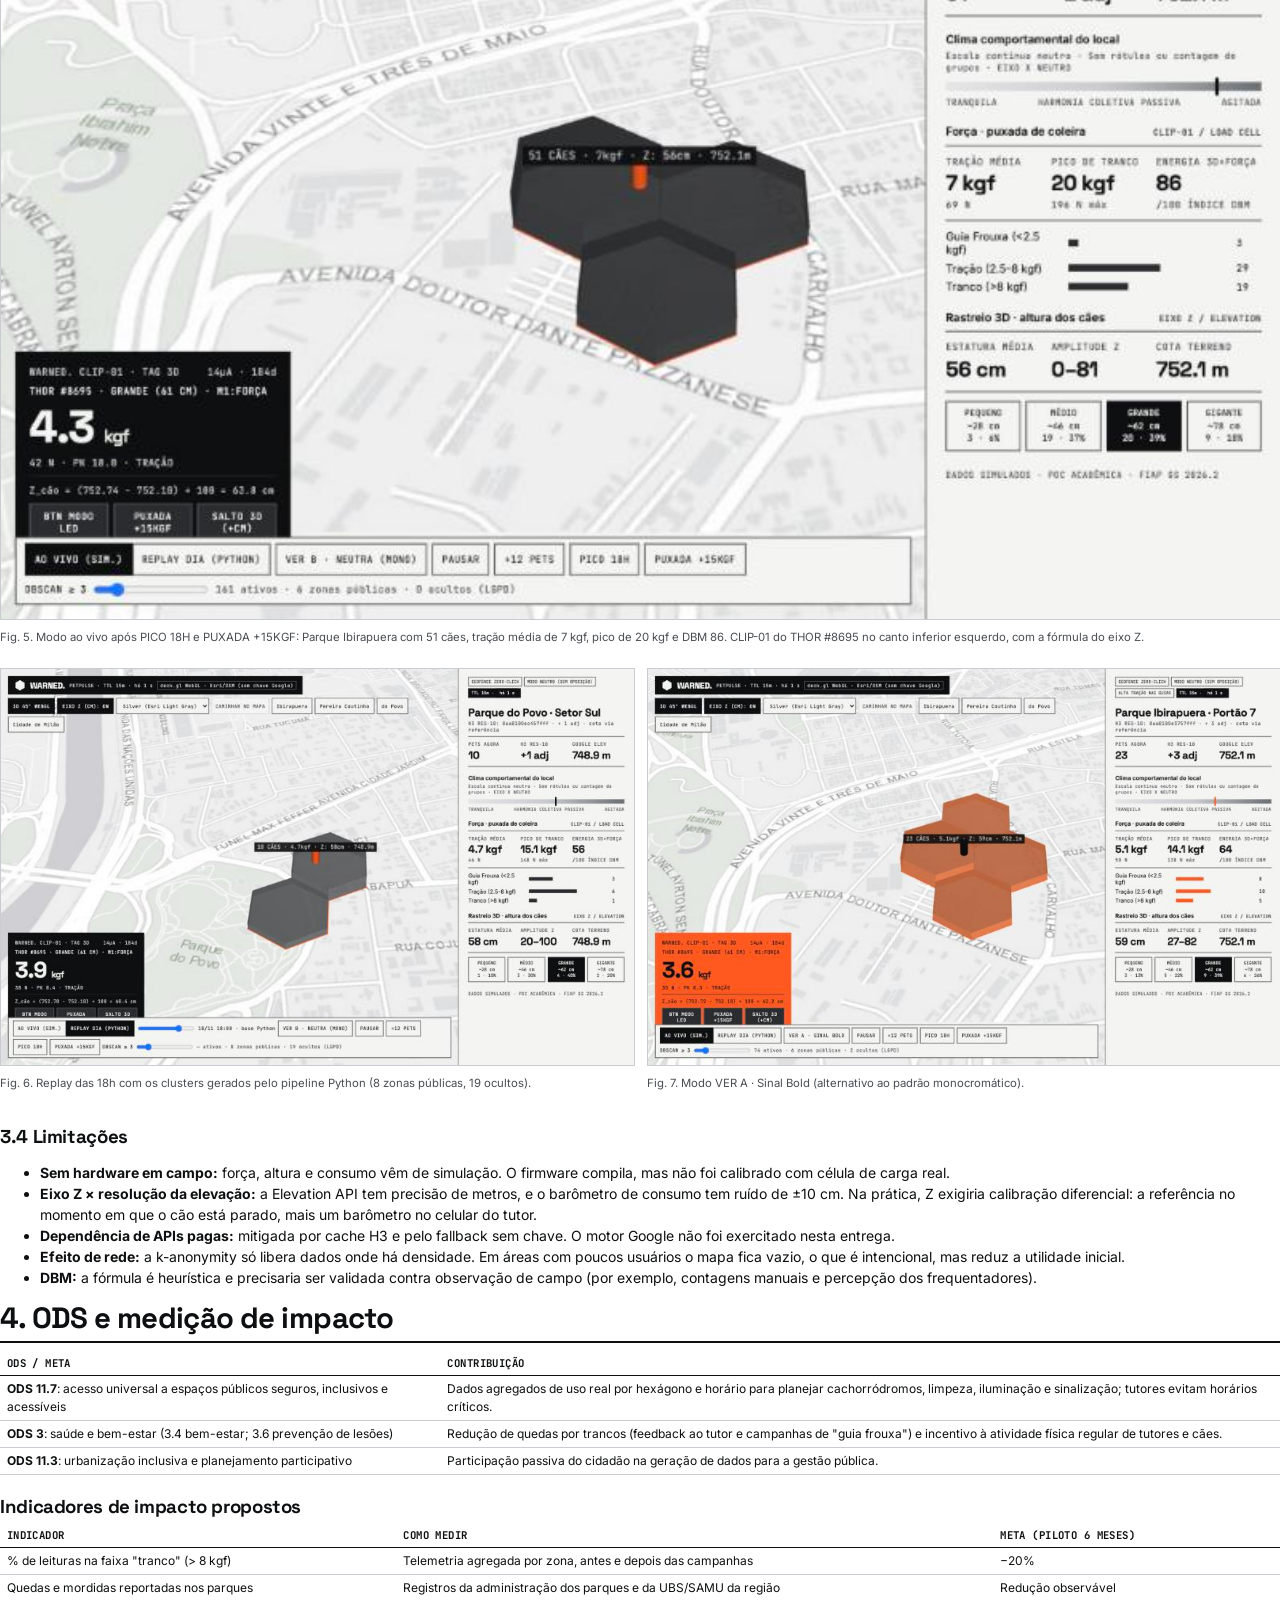
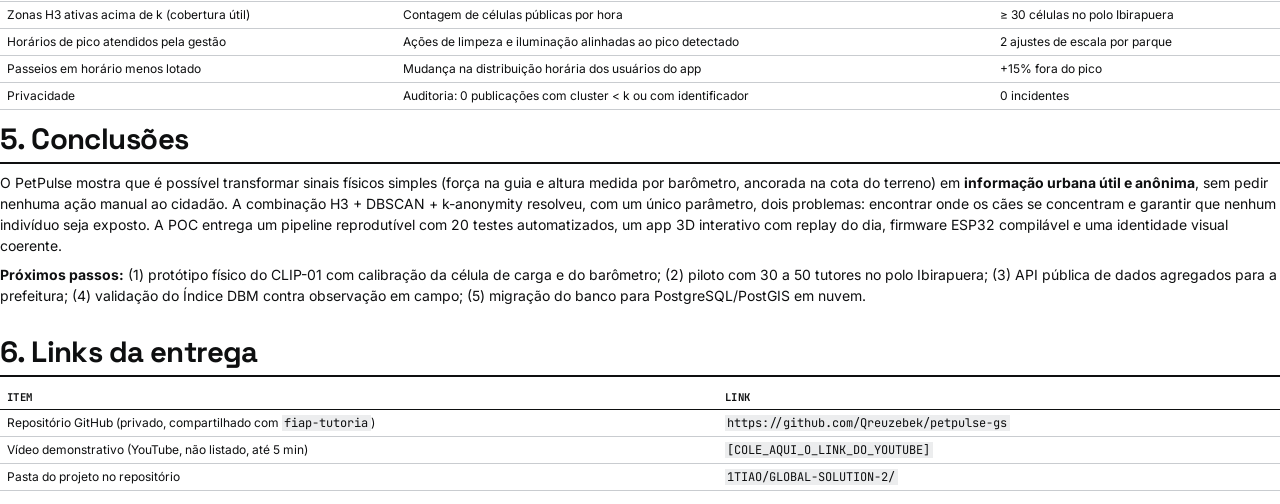
==== commit 31ae3196: "Revisão: tutoria, remove links privados" ====
--- a/1TIAO/GLOBAL-SOLUTION-2/docs/entrega.html
+++ b/1TIAO/GLOBAL-SOLUTION-2/docs/entrega.html
@@ -321,7 +321,6 @@
 <tr><th>ITEM</th><th>LINK</th></tr>
 <tr><td>Repositório GitHub (privado, compartilhado com <code>fiap-tutoria</code>)</td><td><code>https://github.com/Qreuzebek/petpulse-gs</code></td></tr>
 <tr><td>Vídeo demonstrativo (YouTube, não listado, até 5 min)</td><td><code>[COLE_AQUI_O_LINK_DO_YOUTUBE]</code></td></tr>
-<tr><td>Identidade visual (Claude Design)</td><td><code>https://claude.ai/artifact/4LsunYxKxCTDWqB9A5NGGr</code></td></tr>
 <tr><td>Pasta do projeto no repositório</td><td><code>1TIAO/GLOBAL-SOLUTION-2/</code></td></tr>
 </table>
 </section>
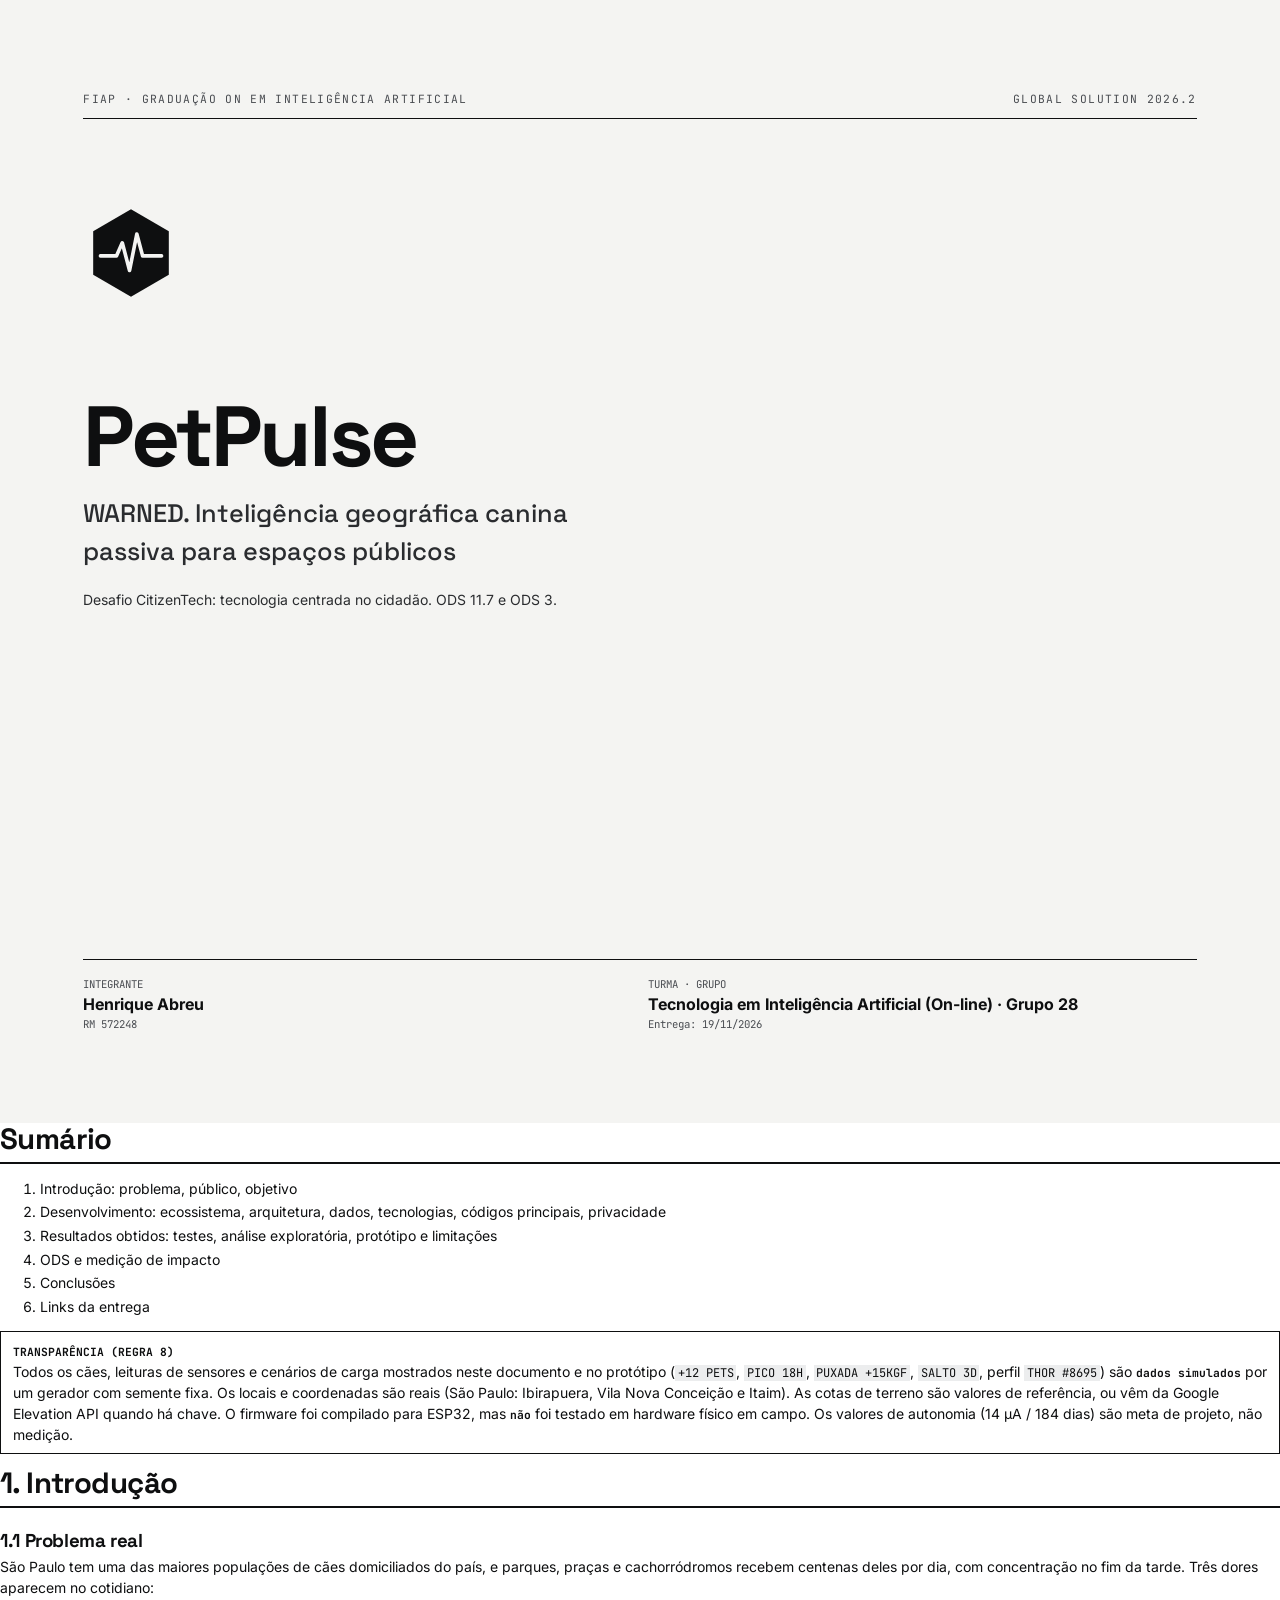
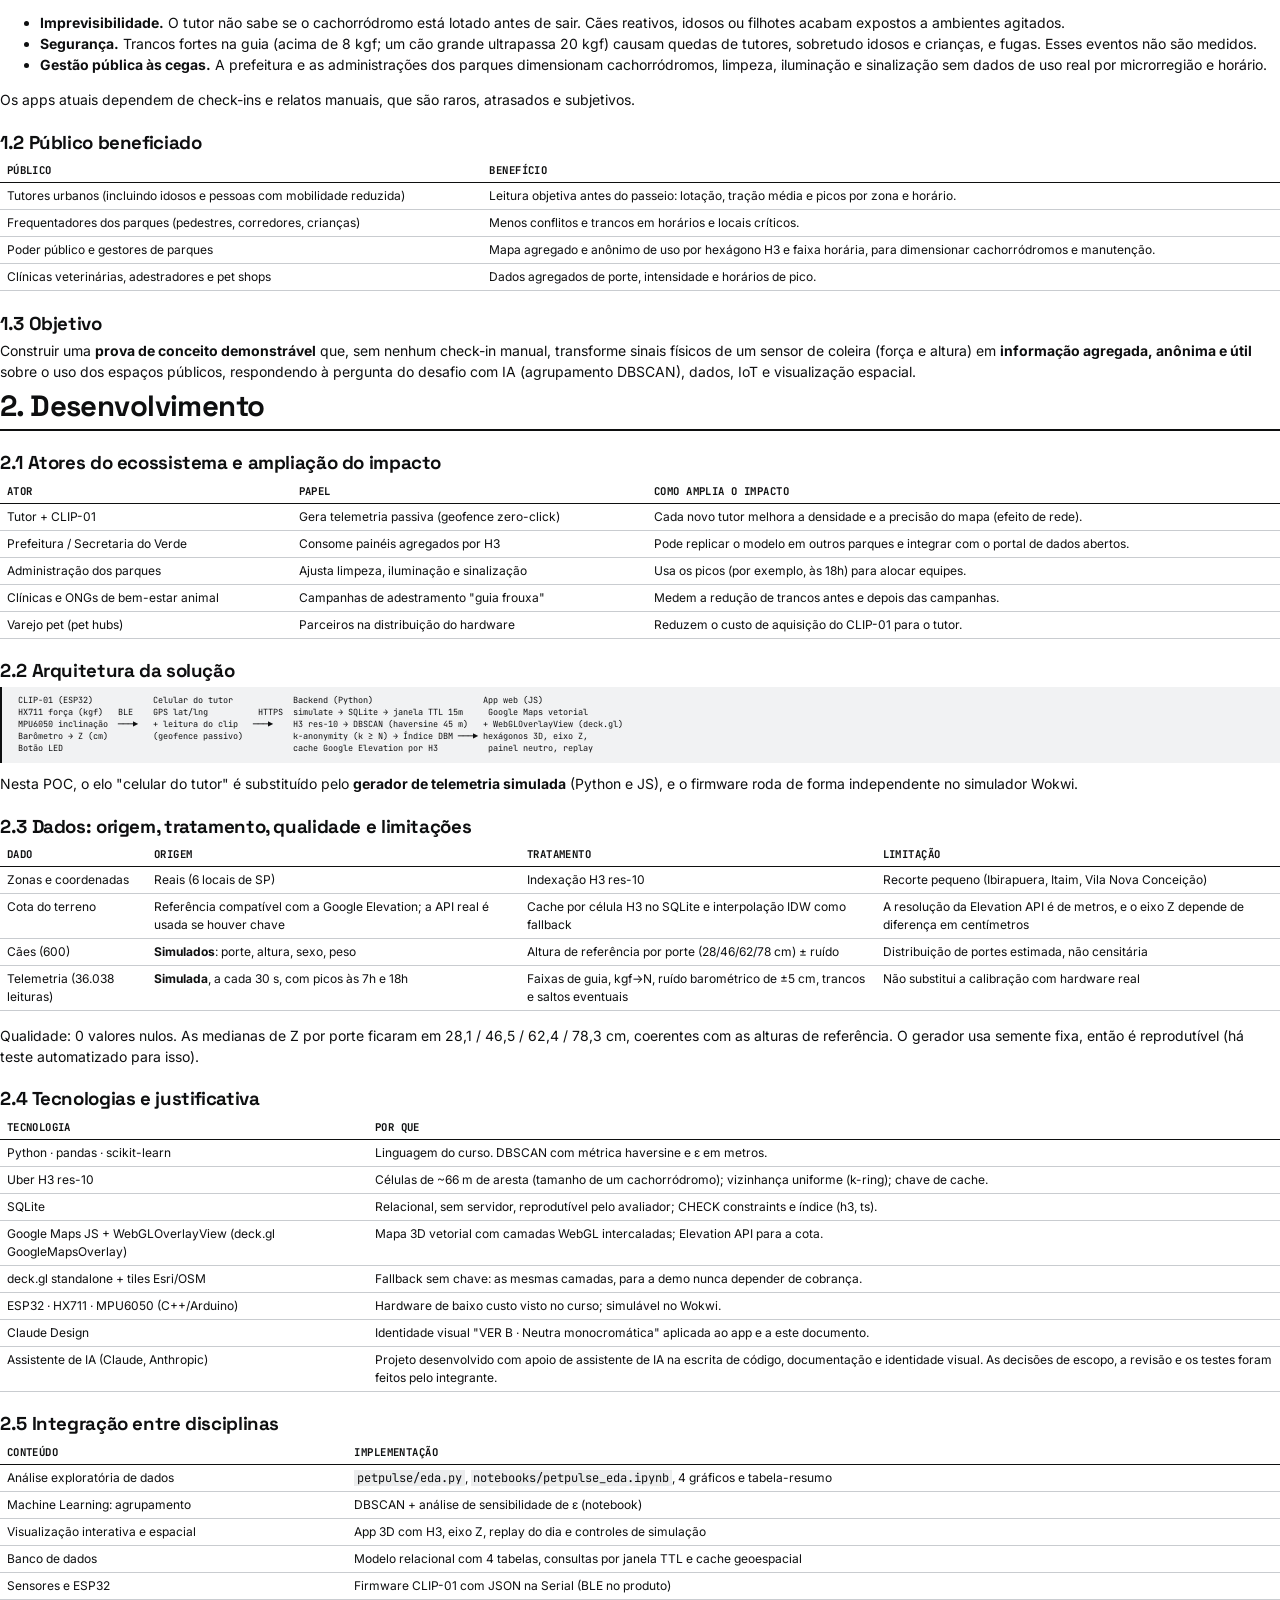
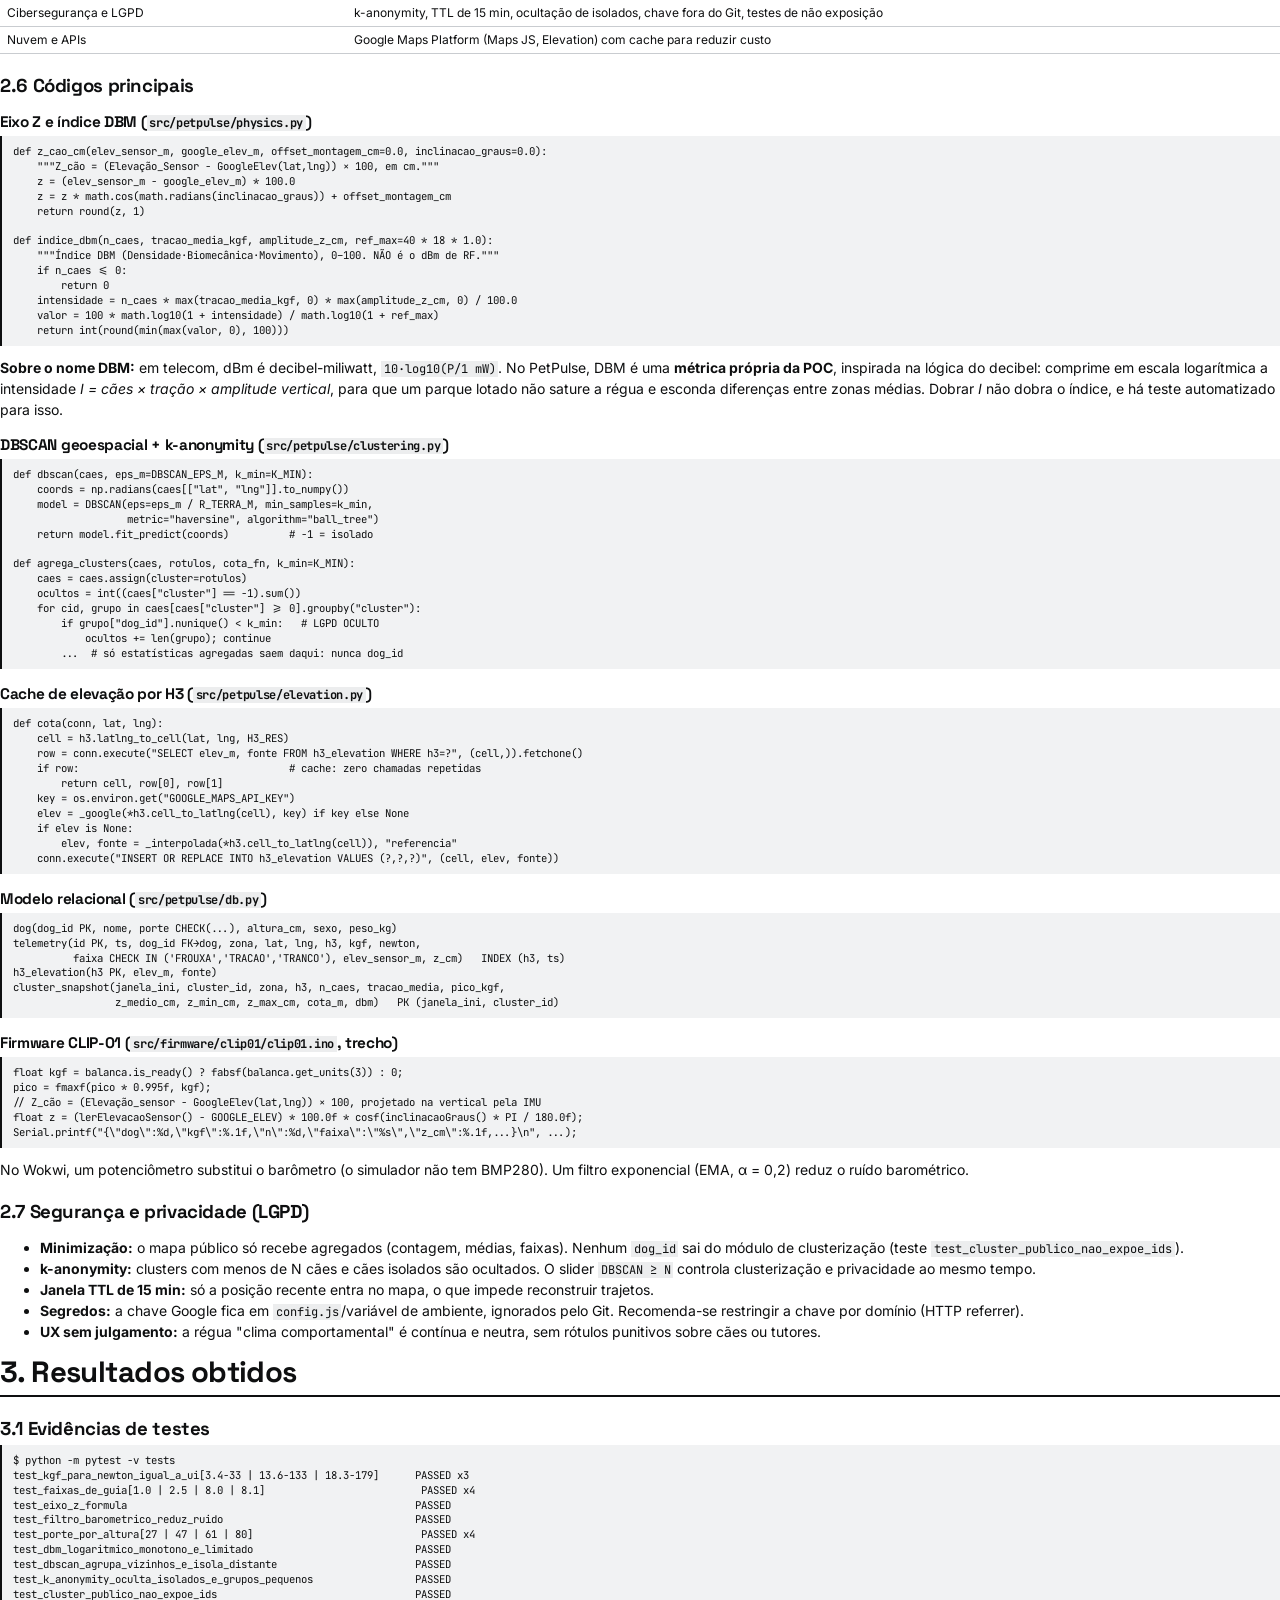
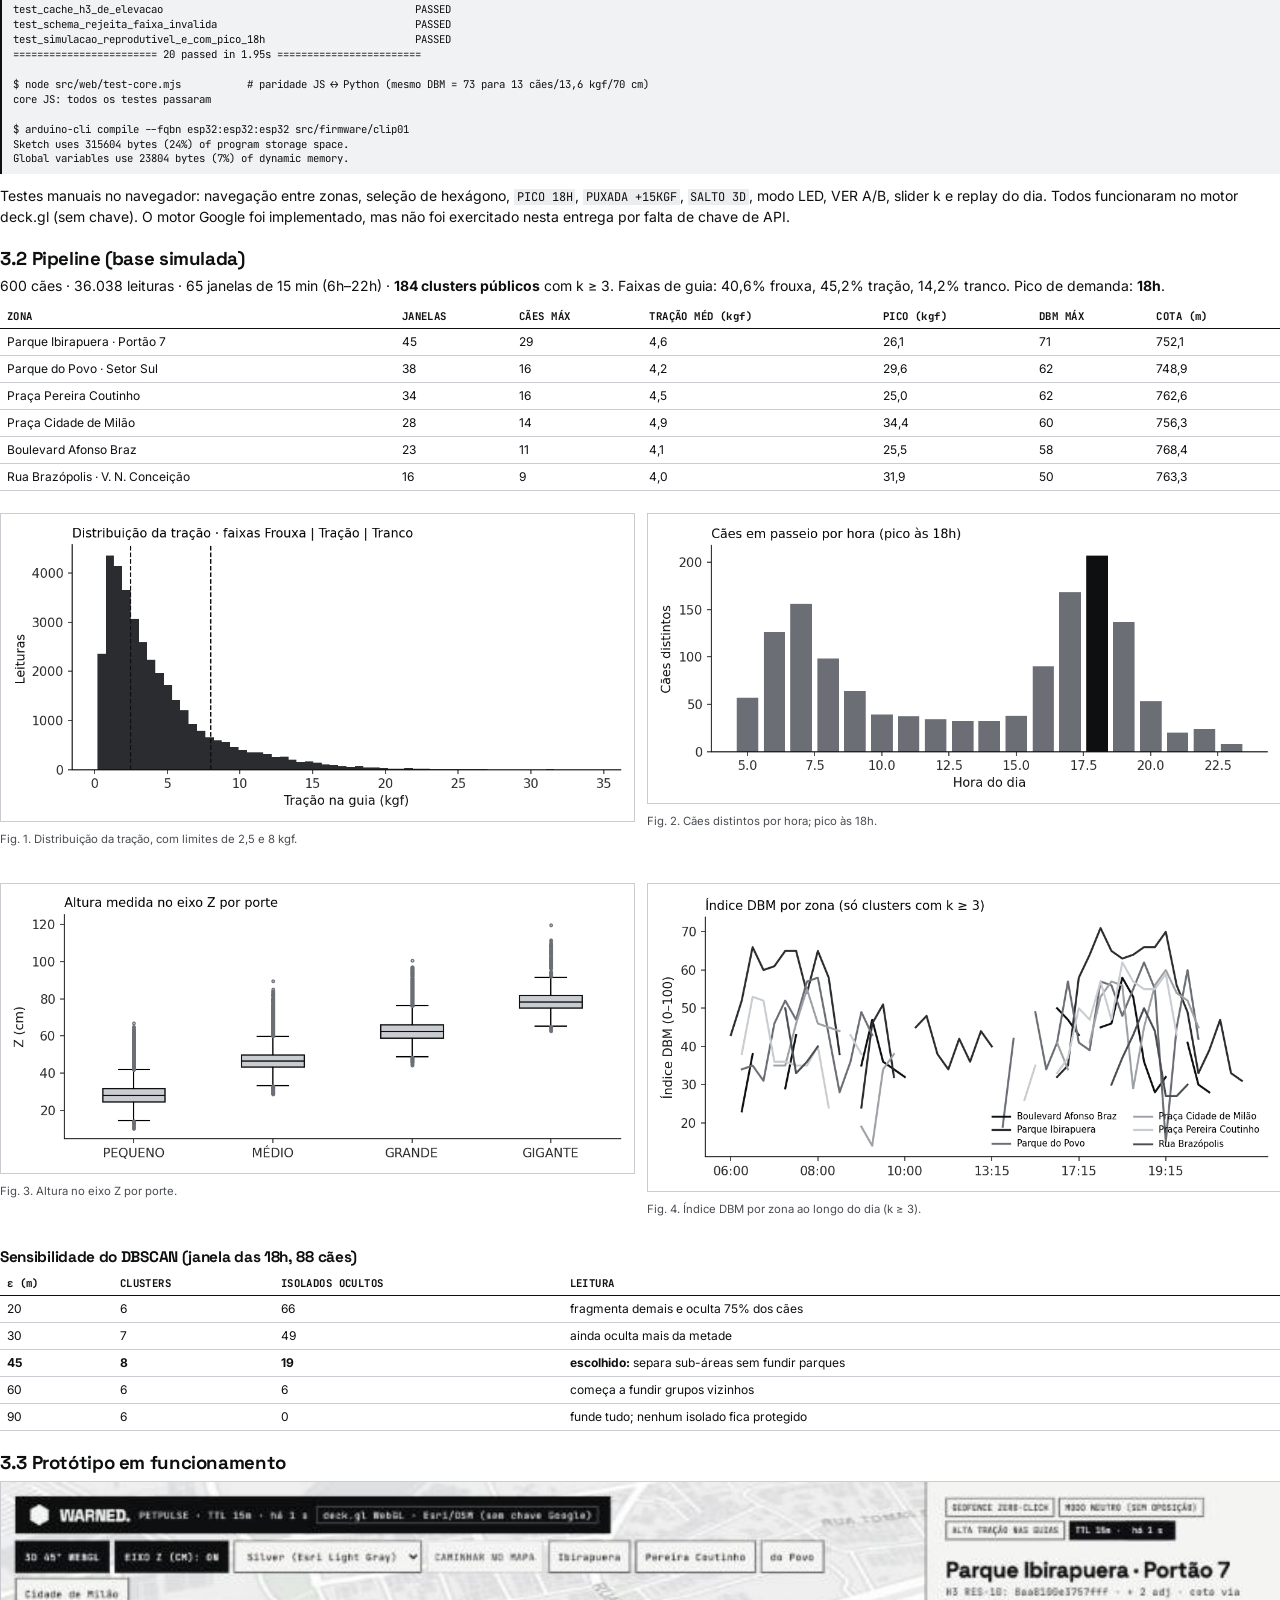
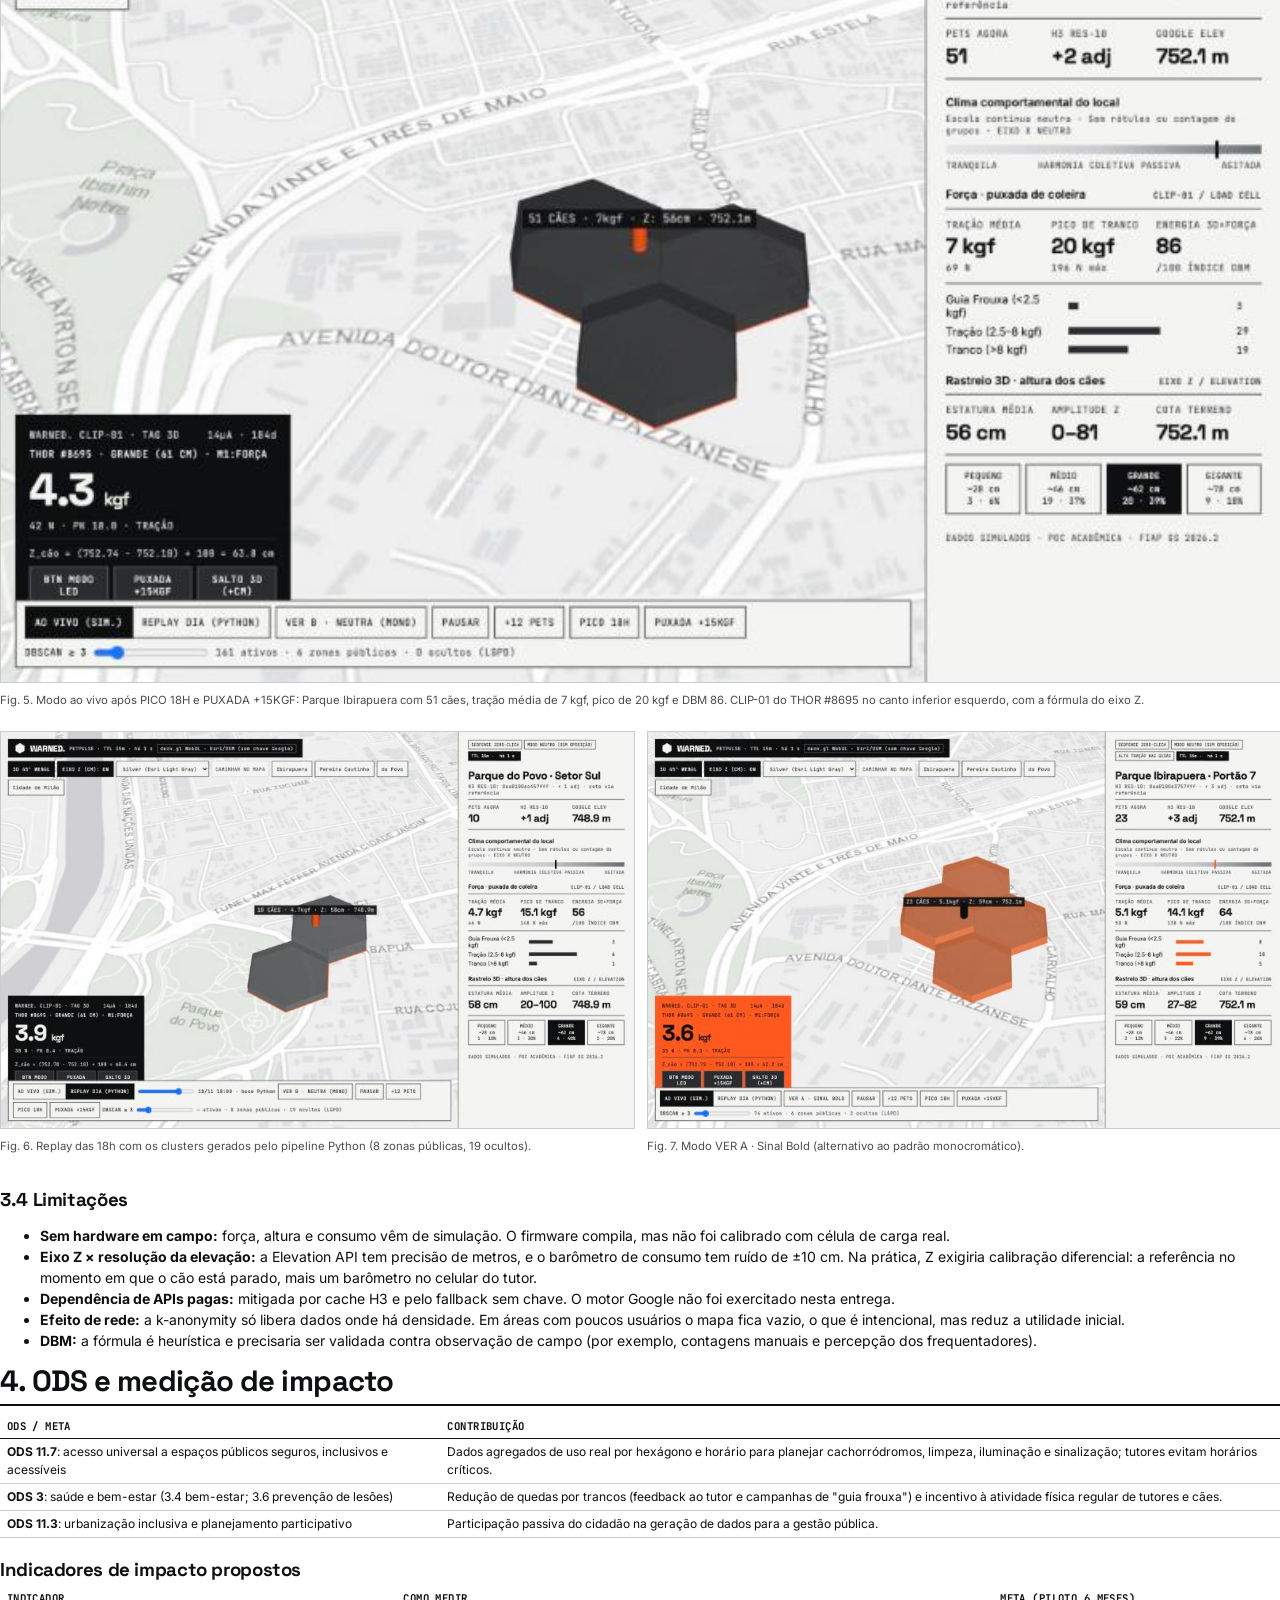
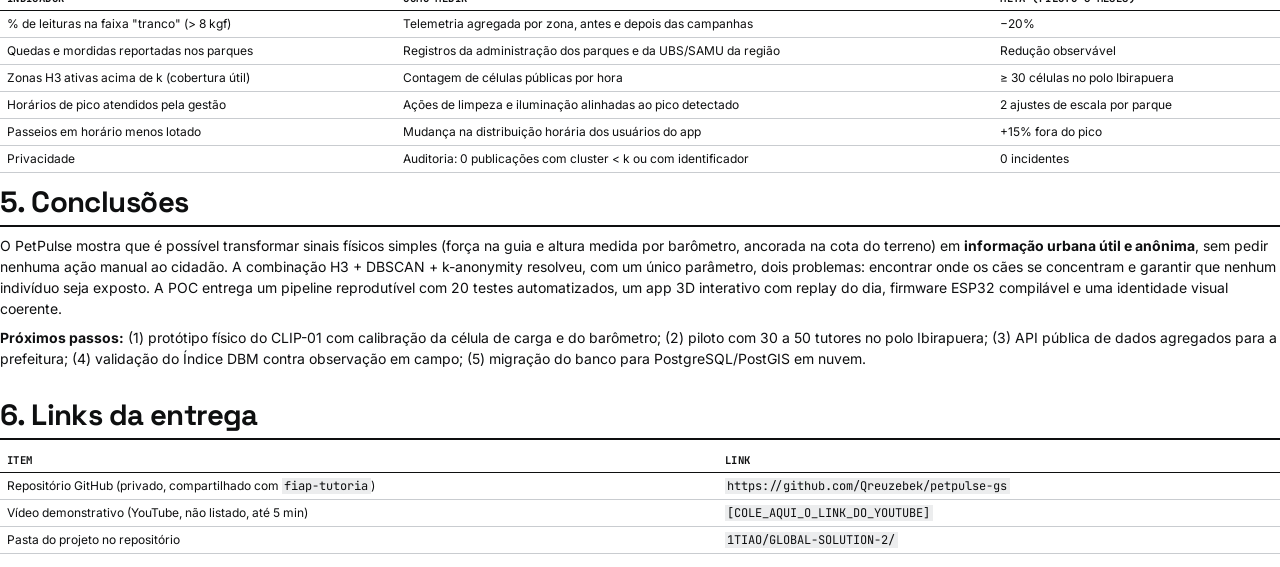
==== commit fd3b9f36: "Declara uso de assistente de IA no README e no PDF Co-Authored-By: Claude Opus 5.5 <noreply@anthropi" ====
--- a/1TIAO/GLOBAL-SOLUTION-2/docs/entrega.html
+++ b/1TIAO/GLOBAL-SOLUTION-2/docs/entrega.html
@@ -131,6 +131,7 @@
 <tr><td>deck.gl standalone + tiles Esri/OSM</td><td>Fallback sem chave: as mesmas camadas, para a demo nunca depender de cobrança.</td></tr>
 <tr><td>ESP32 · HX711 · MPU6050 (C++/Arduino)</td><td>Hardware de baixo custo visto no curso; simulável no Wokwi.</td></tr>
 <tr><td>Claude Design</td><td>Identidade visual "VER B · Neutra monocromática" aplicada ao app e a este documento.</td></tr>
+<tr><td>Assistente de IA (Claude, Anthropic)</td><td>Projeto desenvolvido com apoio de assistente de IA na escrita de código, documentação e identidade visual. As decisões de escopo, a revisão e os testes foram feitos pelo integrante.</td></tr>
 </table>
 
 <h2>2.5 Integração entre disciplinas</h2>
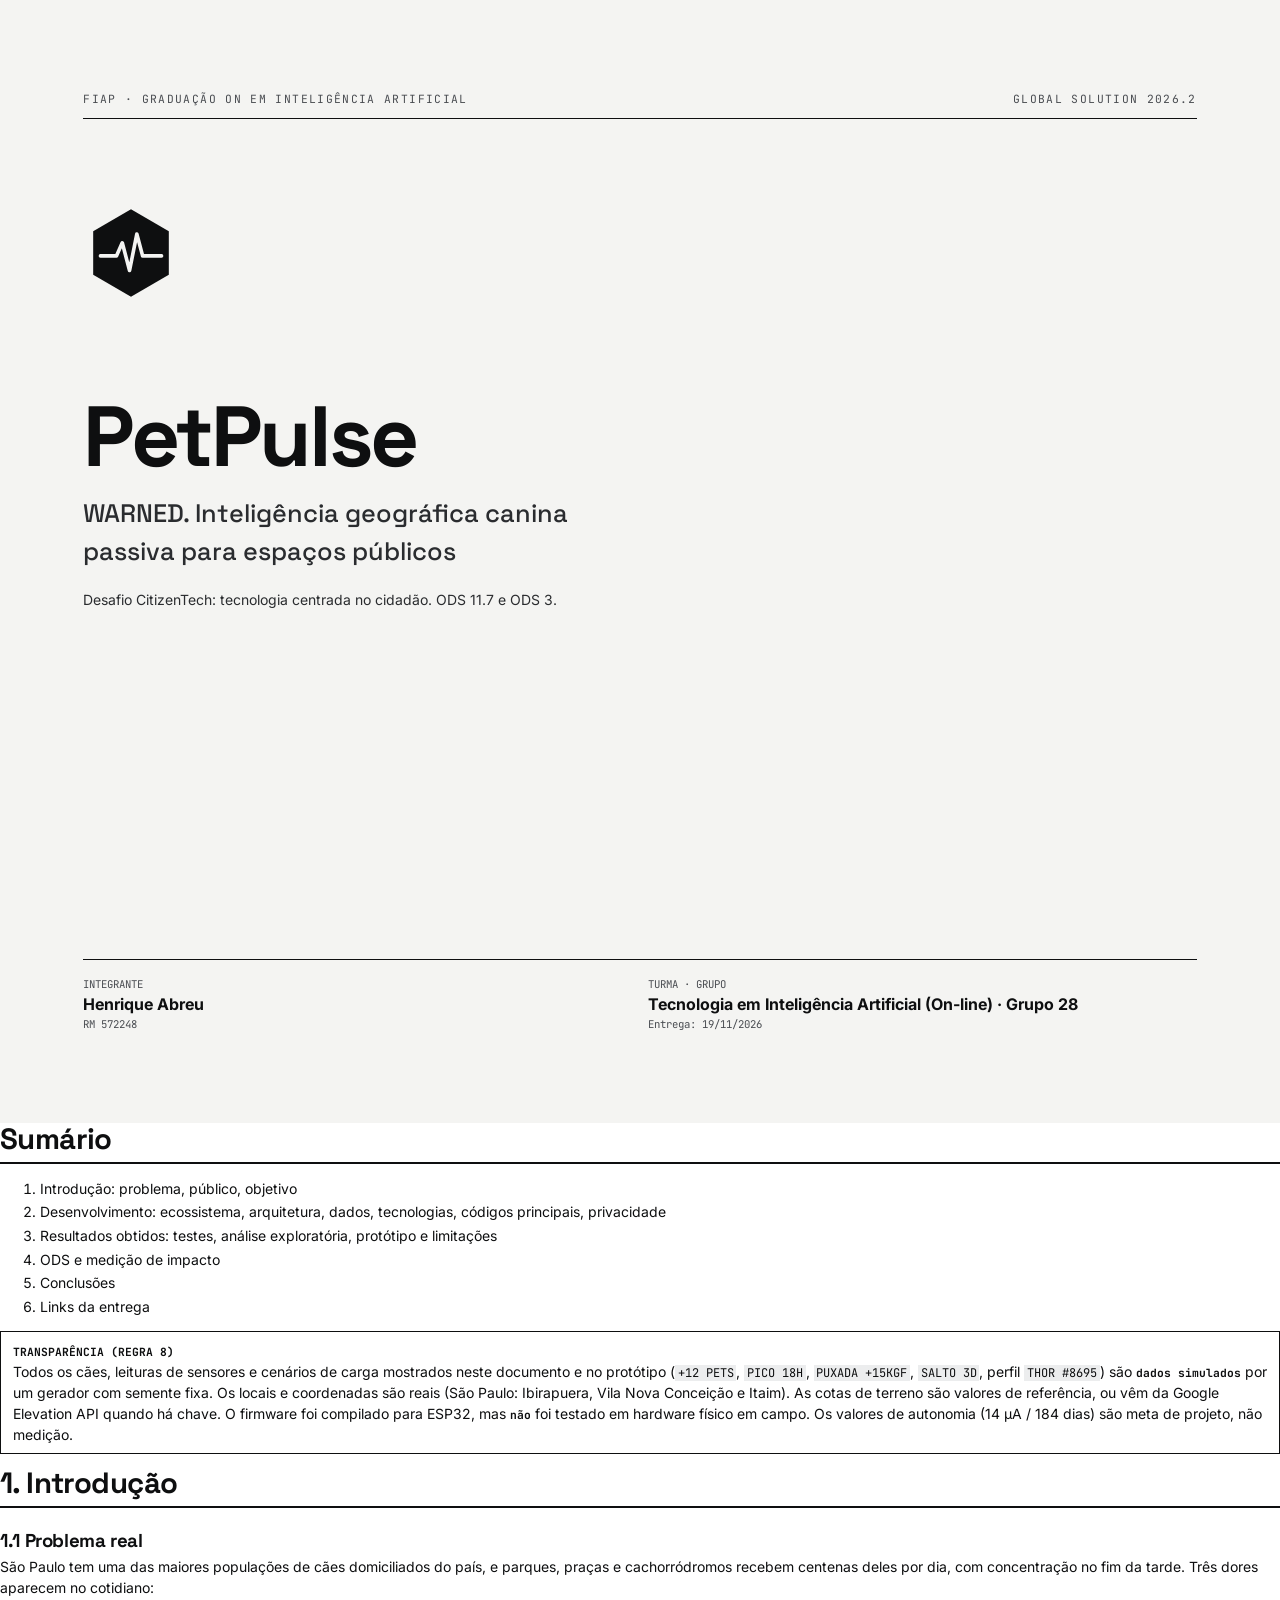
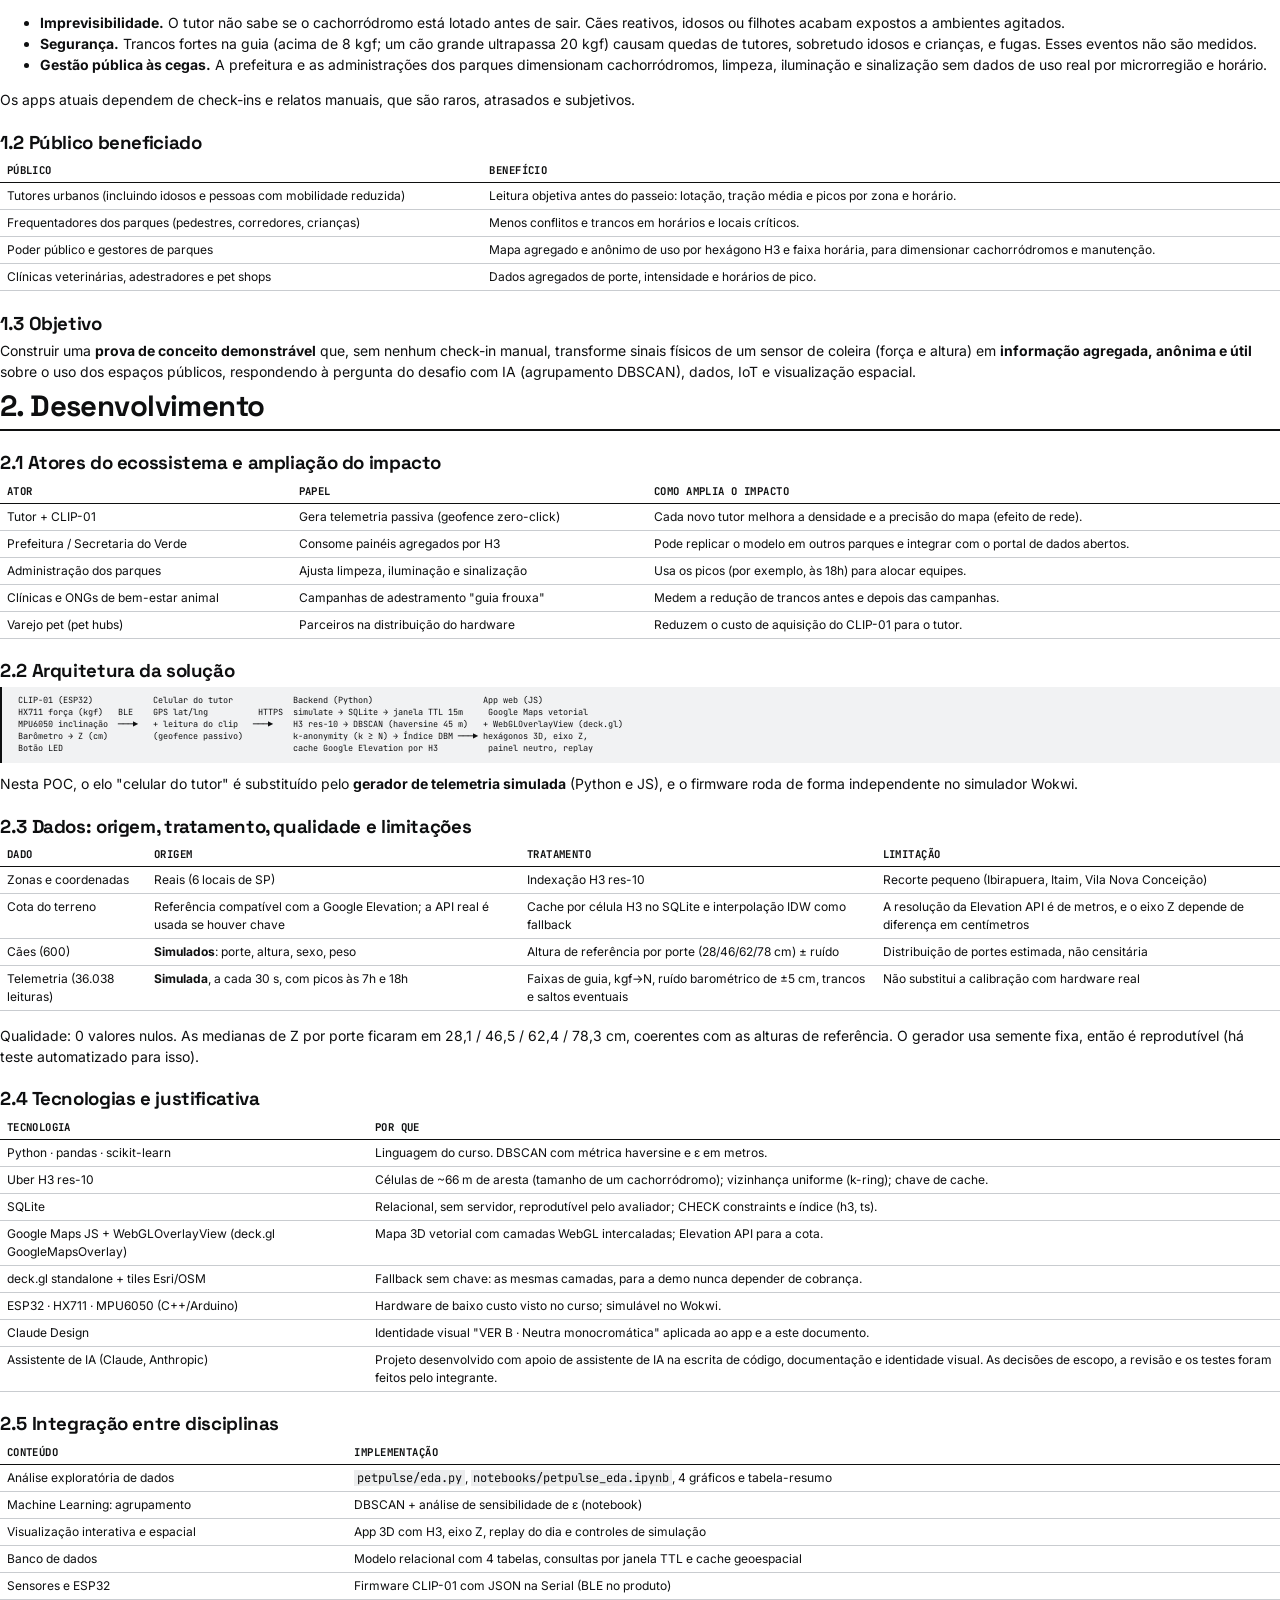
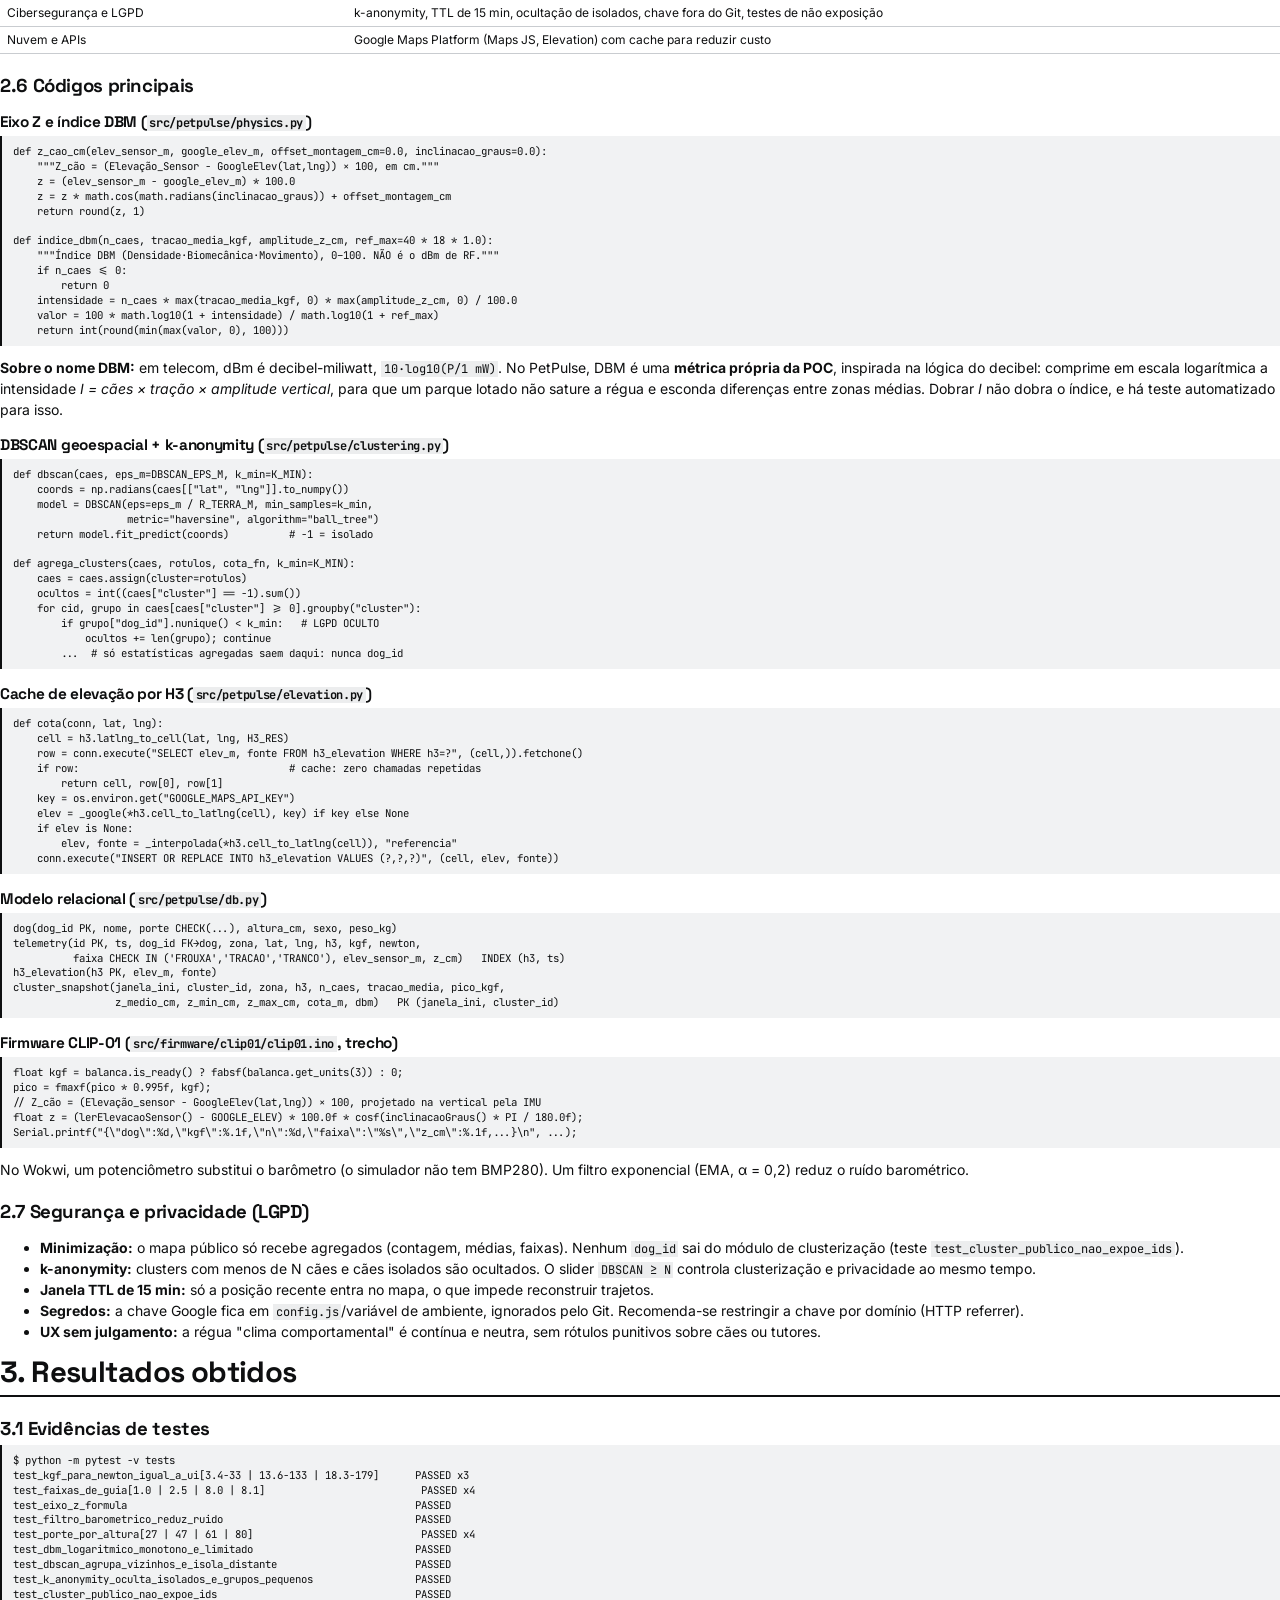
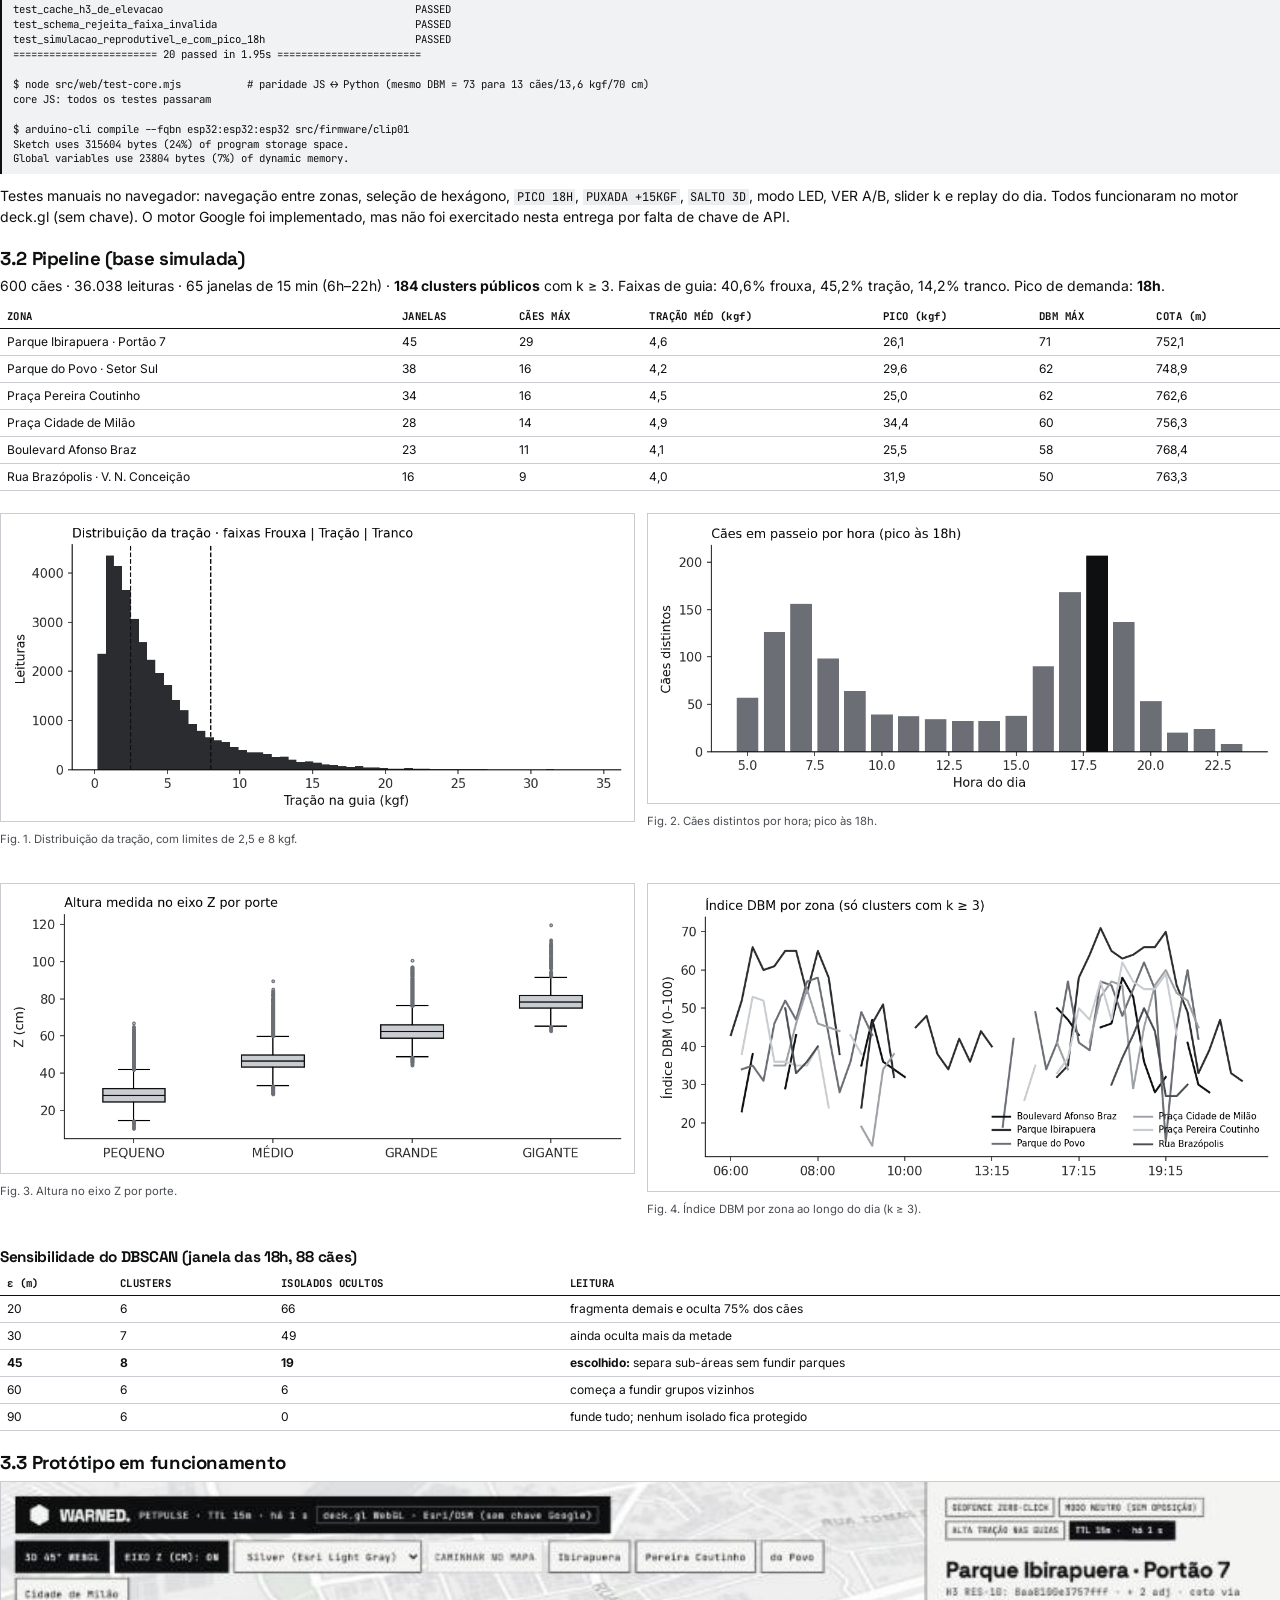
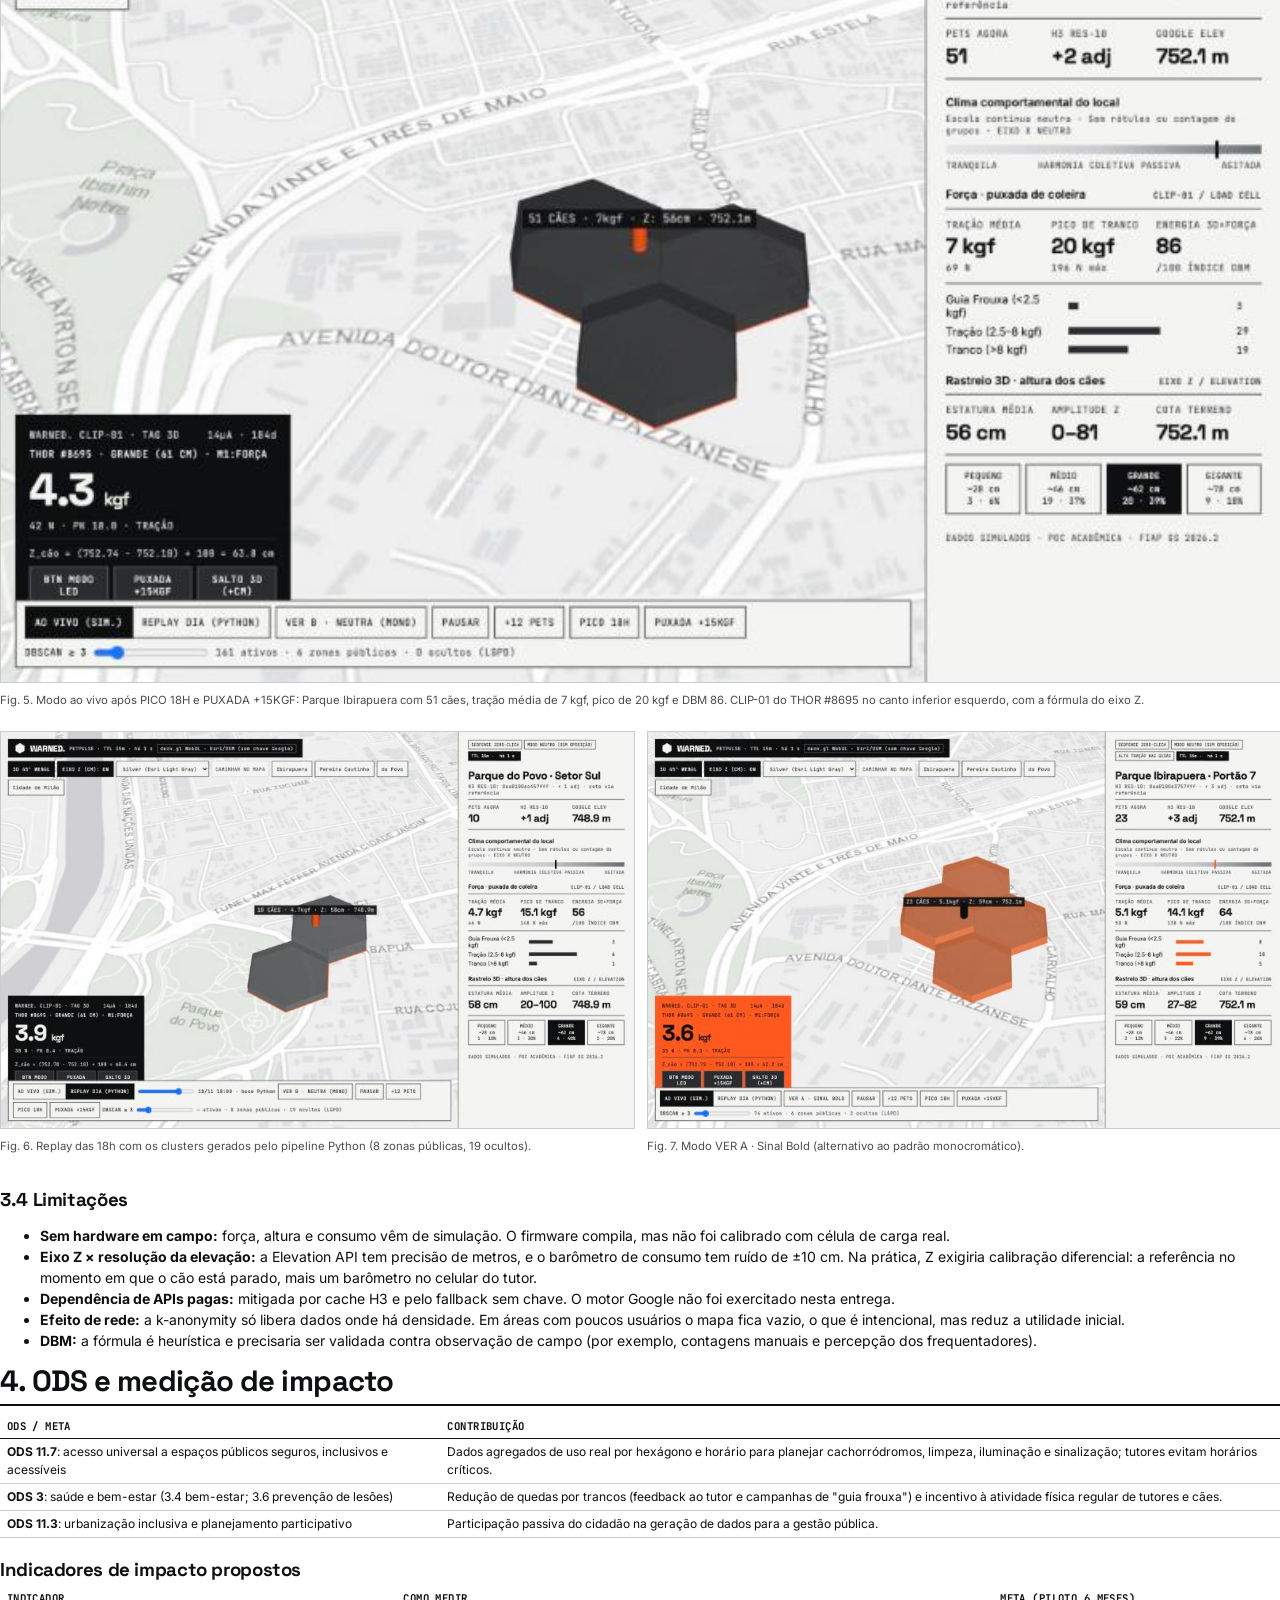
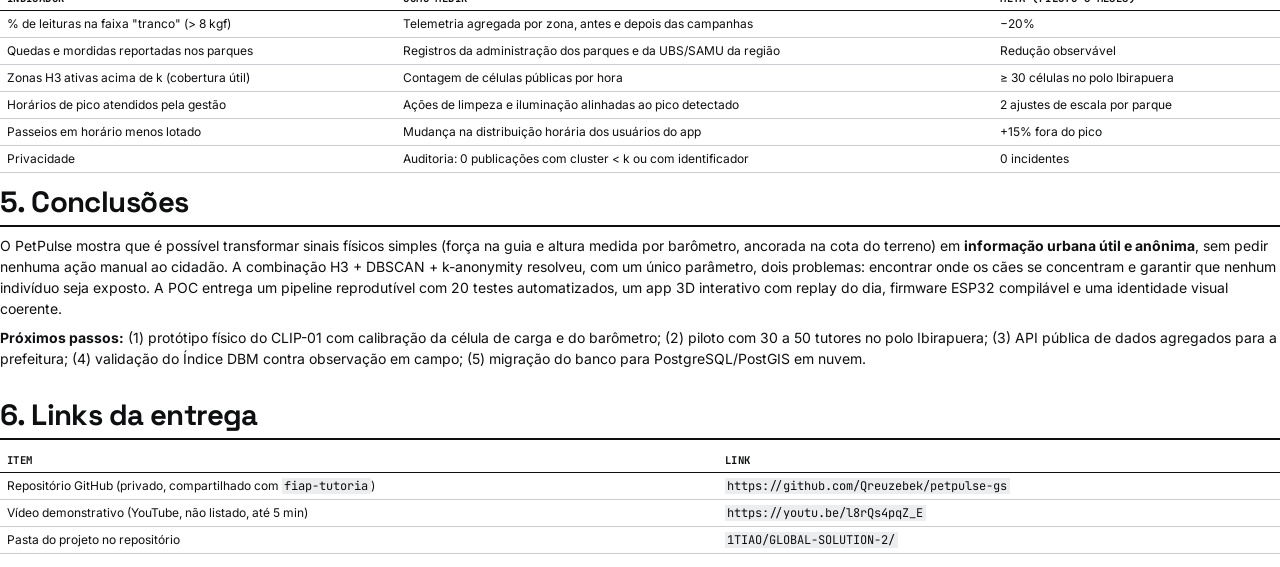
==== commit 20af85f8: "Link do vídeo no README e no PDF; deck executivo em PDF Co-Authored-By: Claude Opus 5.5 <noreply@ant" ====
--- a/1TIAO/GLOBAL-SOLUTION-2/docs/entrega.html
+++ b/1TIAO/GLOBAL-SOLUTION-2/docs/entrega.html
@@ -321,7 +321,7 @@
 <table>
 <tr><th>ITEM</th><th>LINK</th></tr>
 <tr><td>Repositório GitHub (privado, compartilhado com <code>fiap-tutoria</code>)</td><td><code>https://github.com/Qreuzebek/petpulse-gs</code></td></tr>
-<tr><td>Vídeo demonstrativo (YouTube, não listado, até 5 min)</td><td><code>[COLE_AQUI_O_LINK_DO_YOUTUBE]</code></td></tr>
+<tr><td>Vídeo demonstrativo (YouTube, não listado, até 5 min)</td><td><code>https://youtu.be/l8rQs4pqZ_E</code></td></tr>
 <tr><td>Pasta do projeto no repositório</td><td><code>1TIAO/GLOBAL-SOLUTION-2/</code></td></tr>
 </table>
 </section>
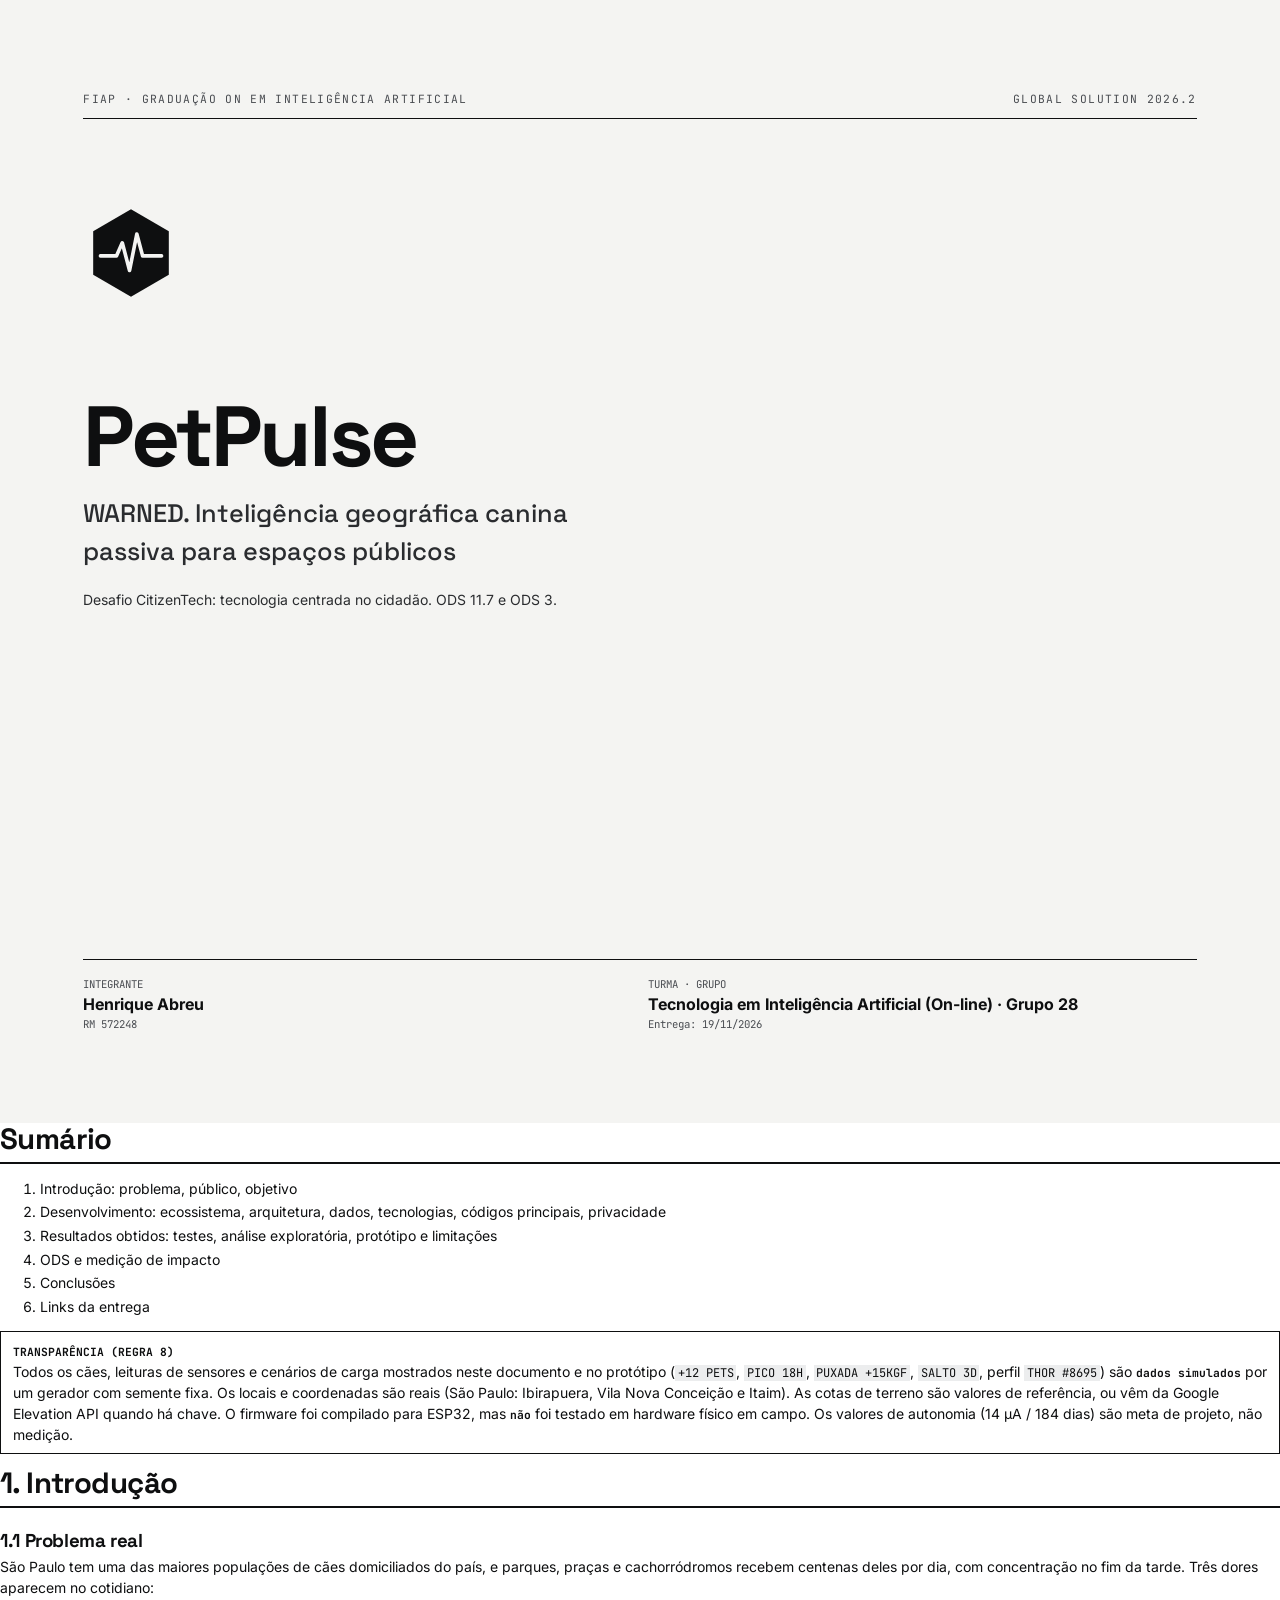
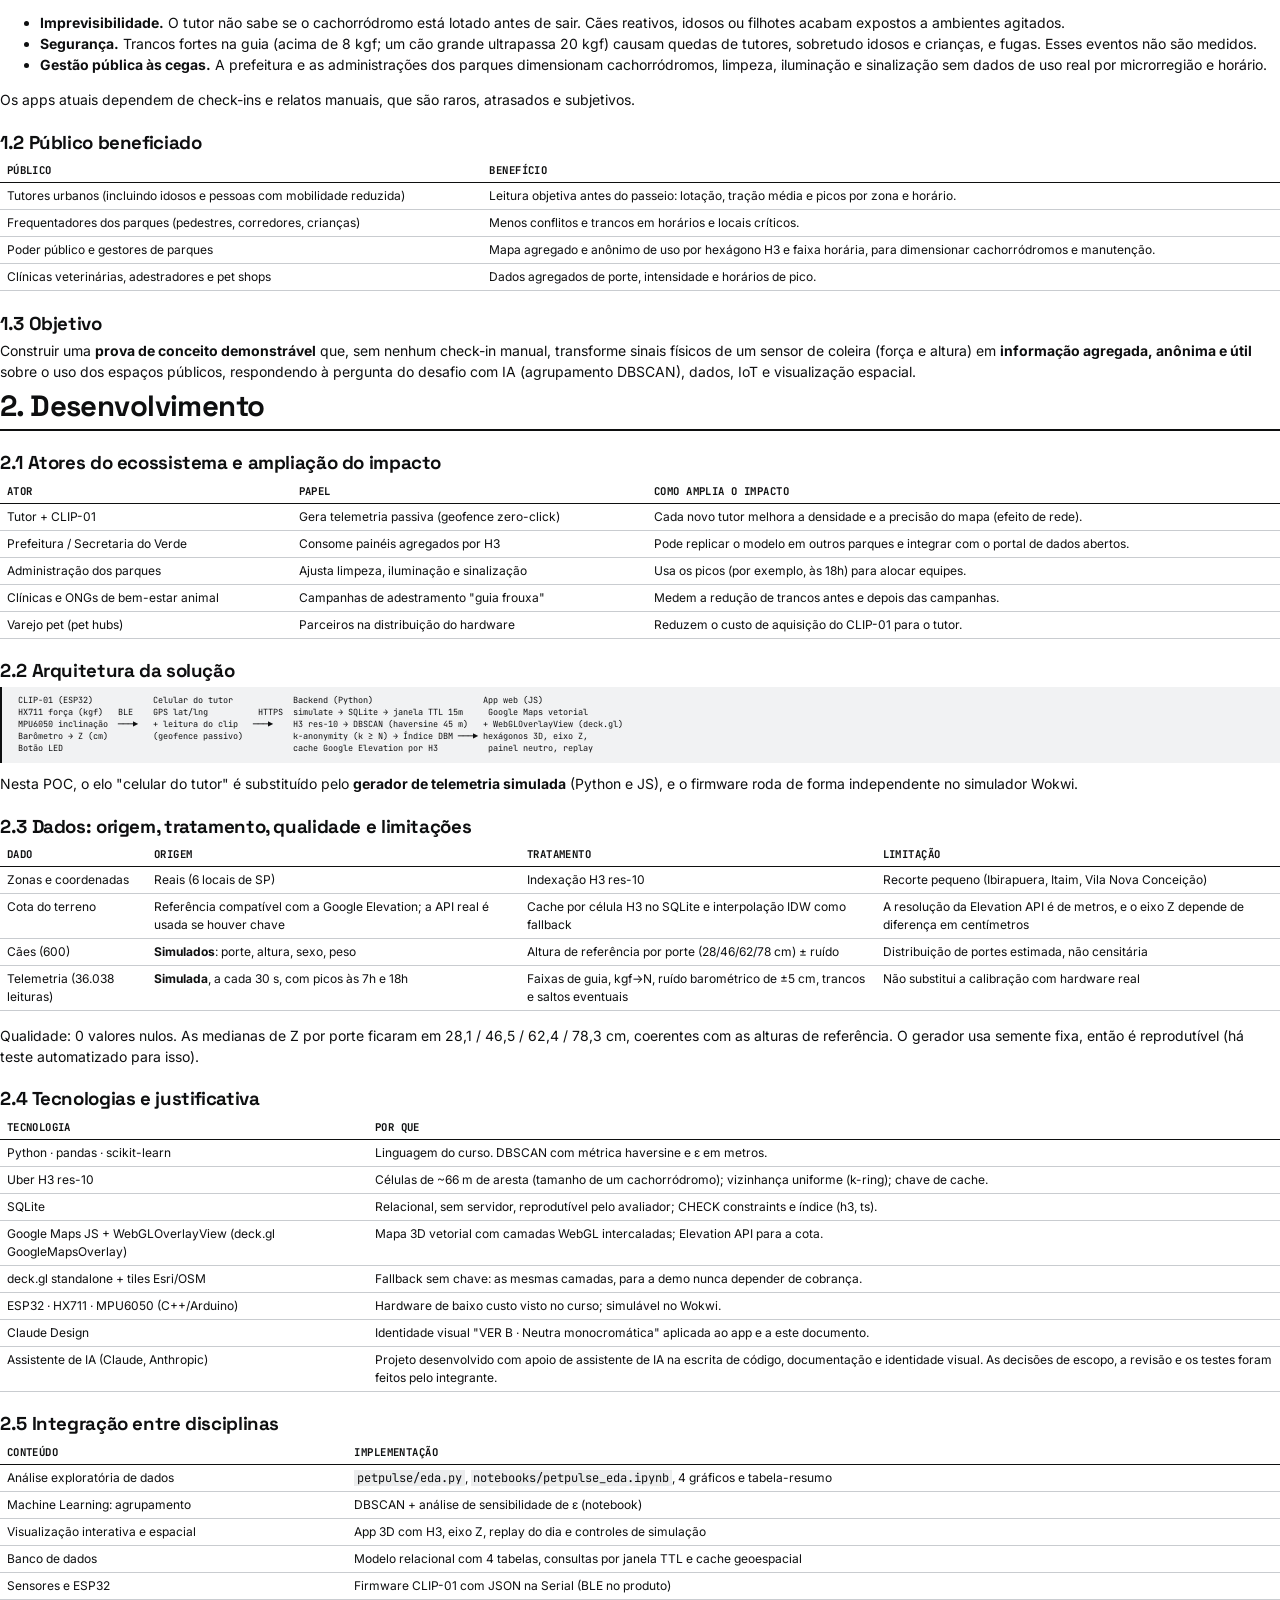
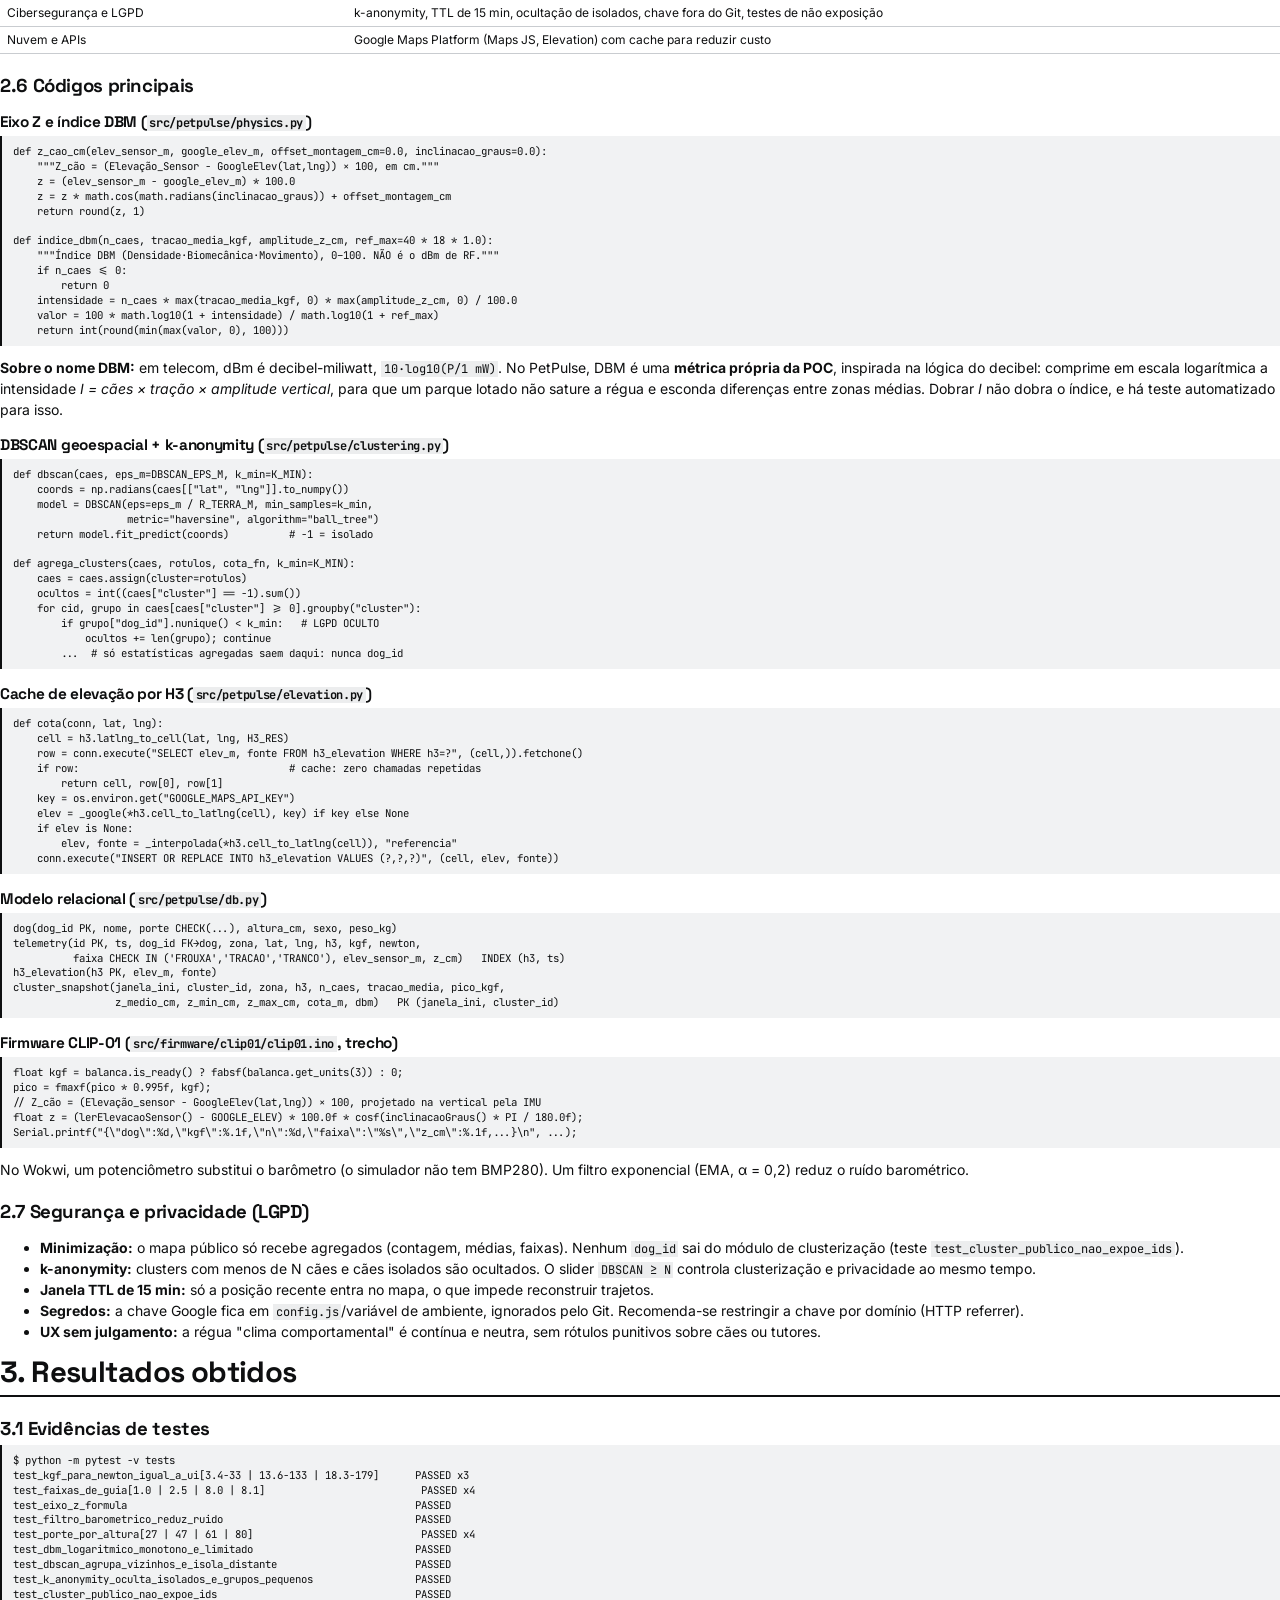
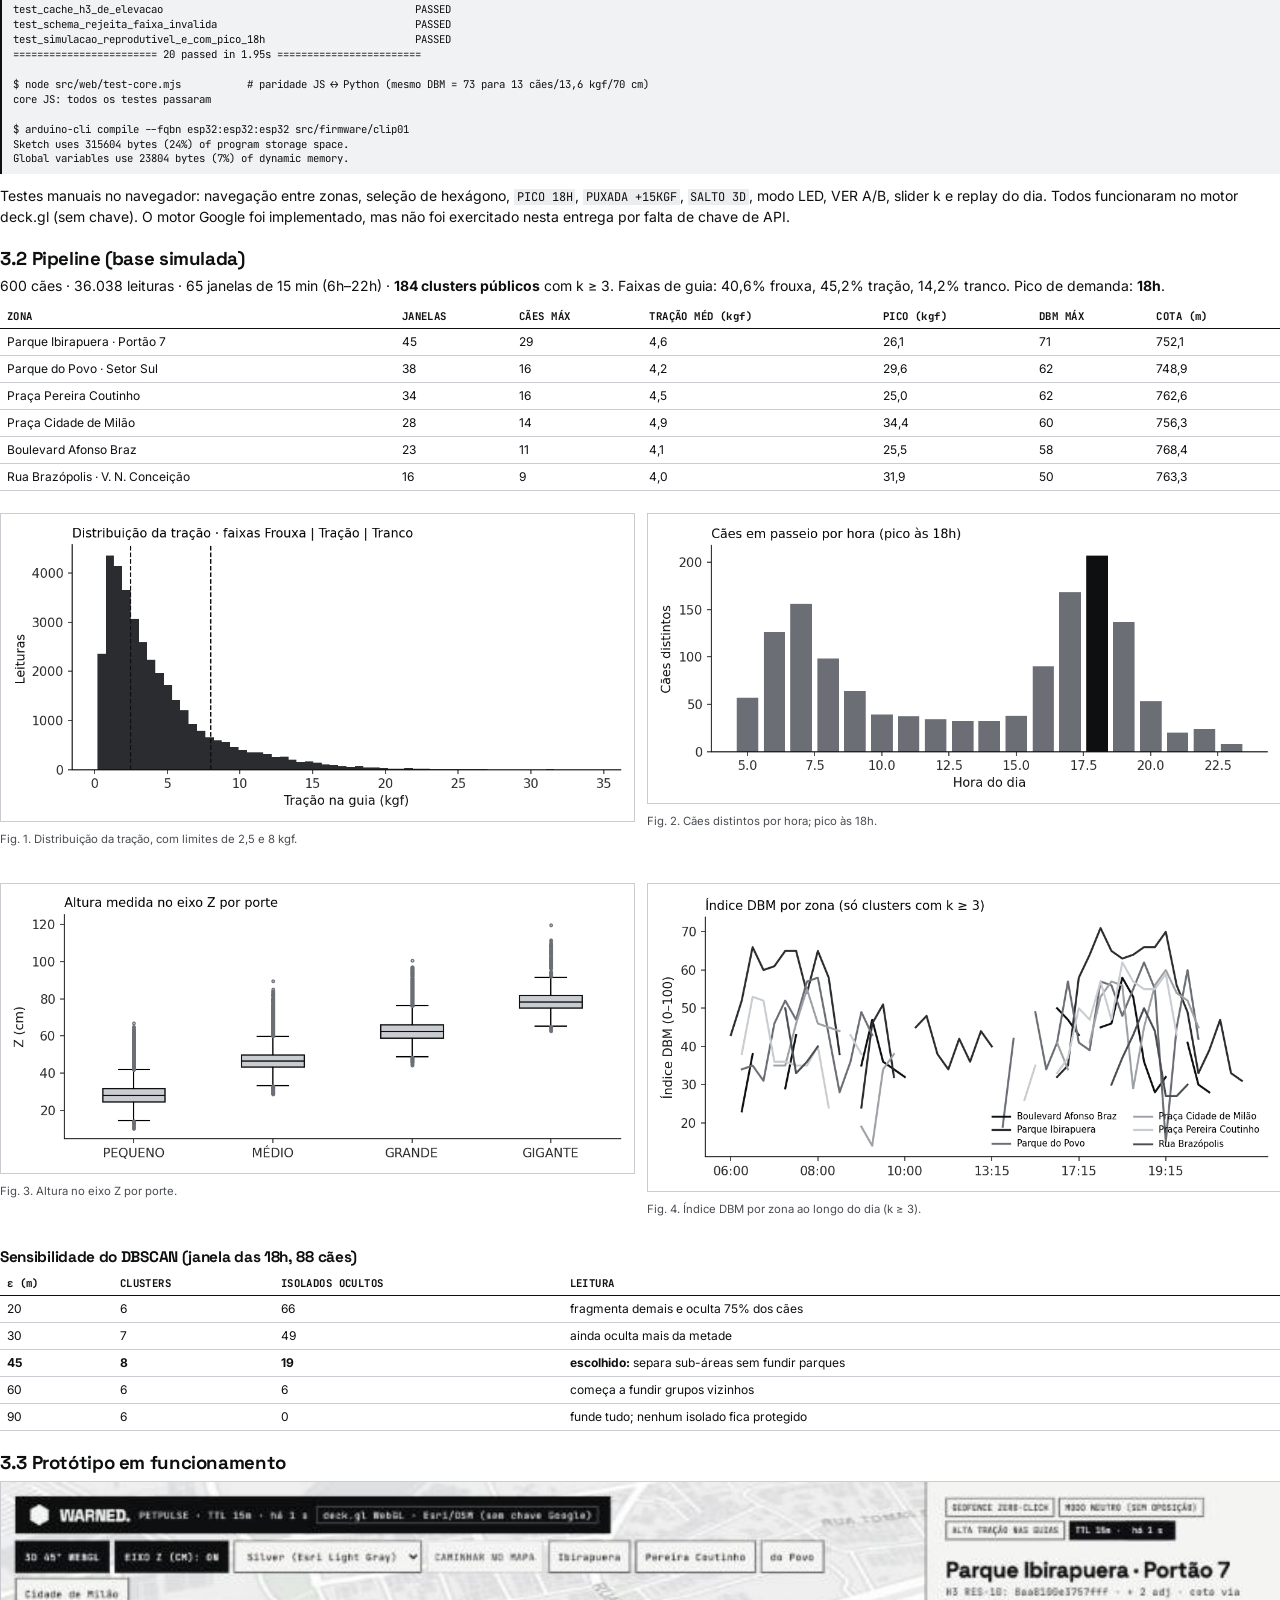
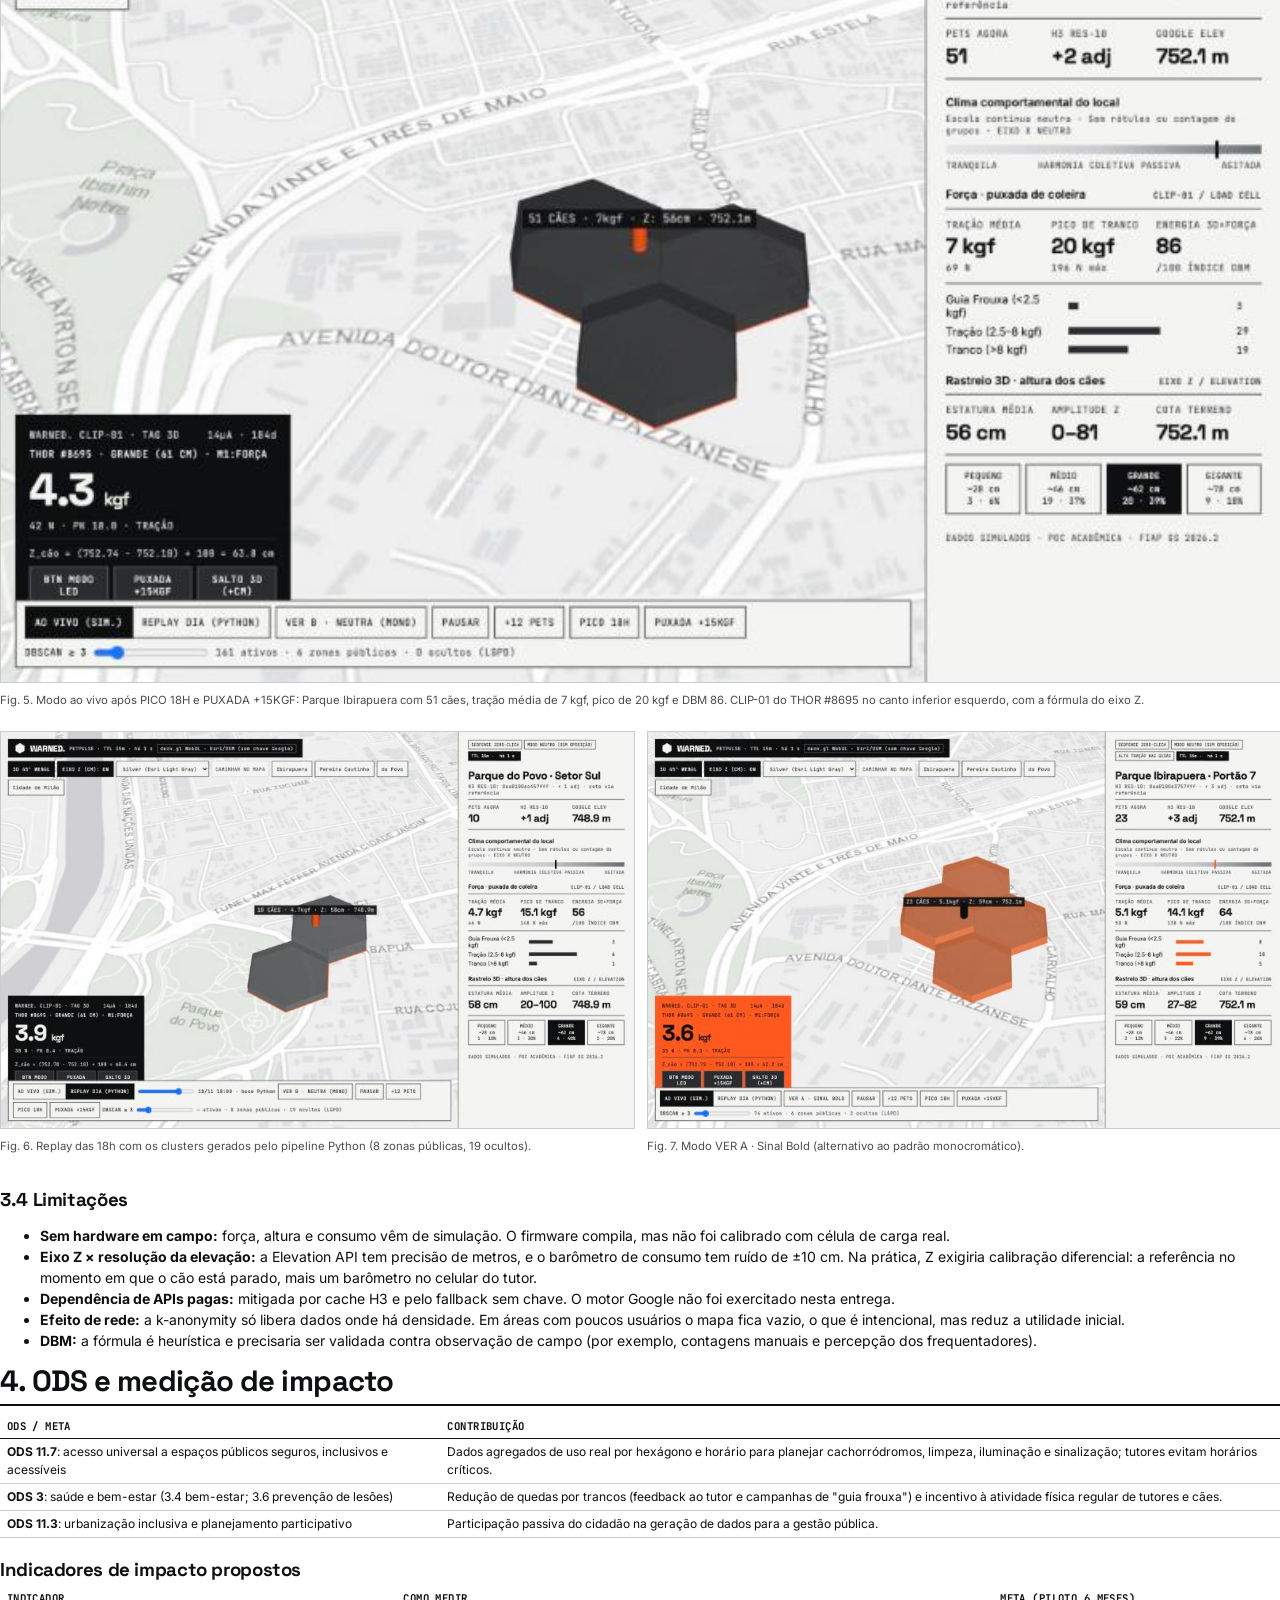
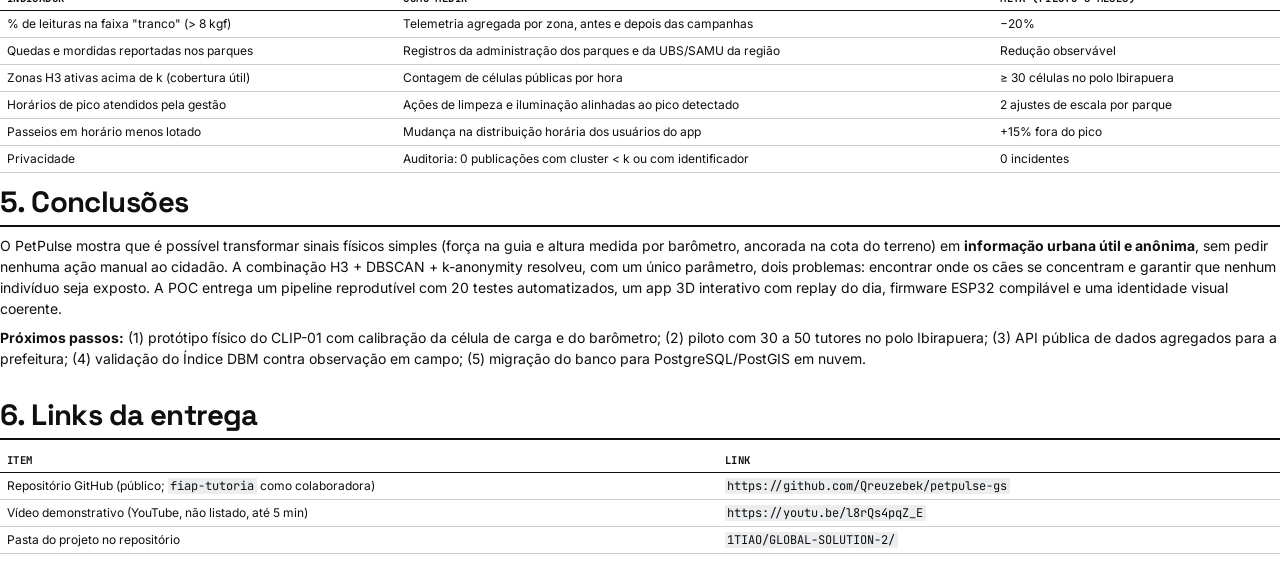
==== commit b034ebed: "Ajusta menção à visibilidade do repositório Co-Authored-By: Claude Opus 5.5 <noreply@anthropic.com>" ====
--- a/1TIAO/GLOBAL-SOLUTION-2/docs/entrega.html
+++ b/1TIAO/GLOBAL-SOLUTION-2/docs/entrega.html
@@ -320,7 +320,7 @@
 <h1 style="margin-top:22pt">6. Links da entrega</h1>
 <table>
 <tr><th>ITEM</th><th>LINK</th></tr>
-<tr><td>Repositório GitHub (privado, compartilhado com <code>fiap-tutoria</code>)</td><td><code>https://github.com/Qreuzebek/petpulse-gs</code></td></tr>
+<tr><td>Repositório GitHub (público; <code>fiap-tutoria</code> como colaboradora)</td><td><code>https://github.com/Qreuzebek/petpulse-gs</code></td></tr>
 <tr><td>Vídeo demonstrativo (YouTube, não listado, até 5 min)</td><td><code>https://youtu.be/l8rQs4pqZ_E</code></td></tr>
 <tr><td>Pasta do projeto no repositório</td><td><code>1TIAO/GLOBAL-SOLUTION-2/</code></td></tr>
 </table>
